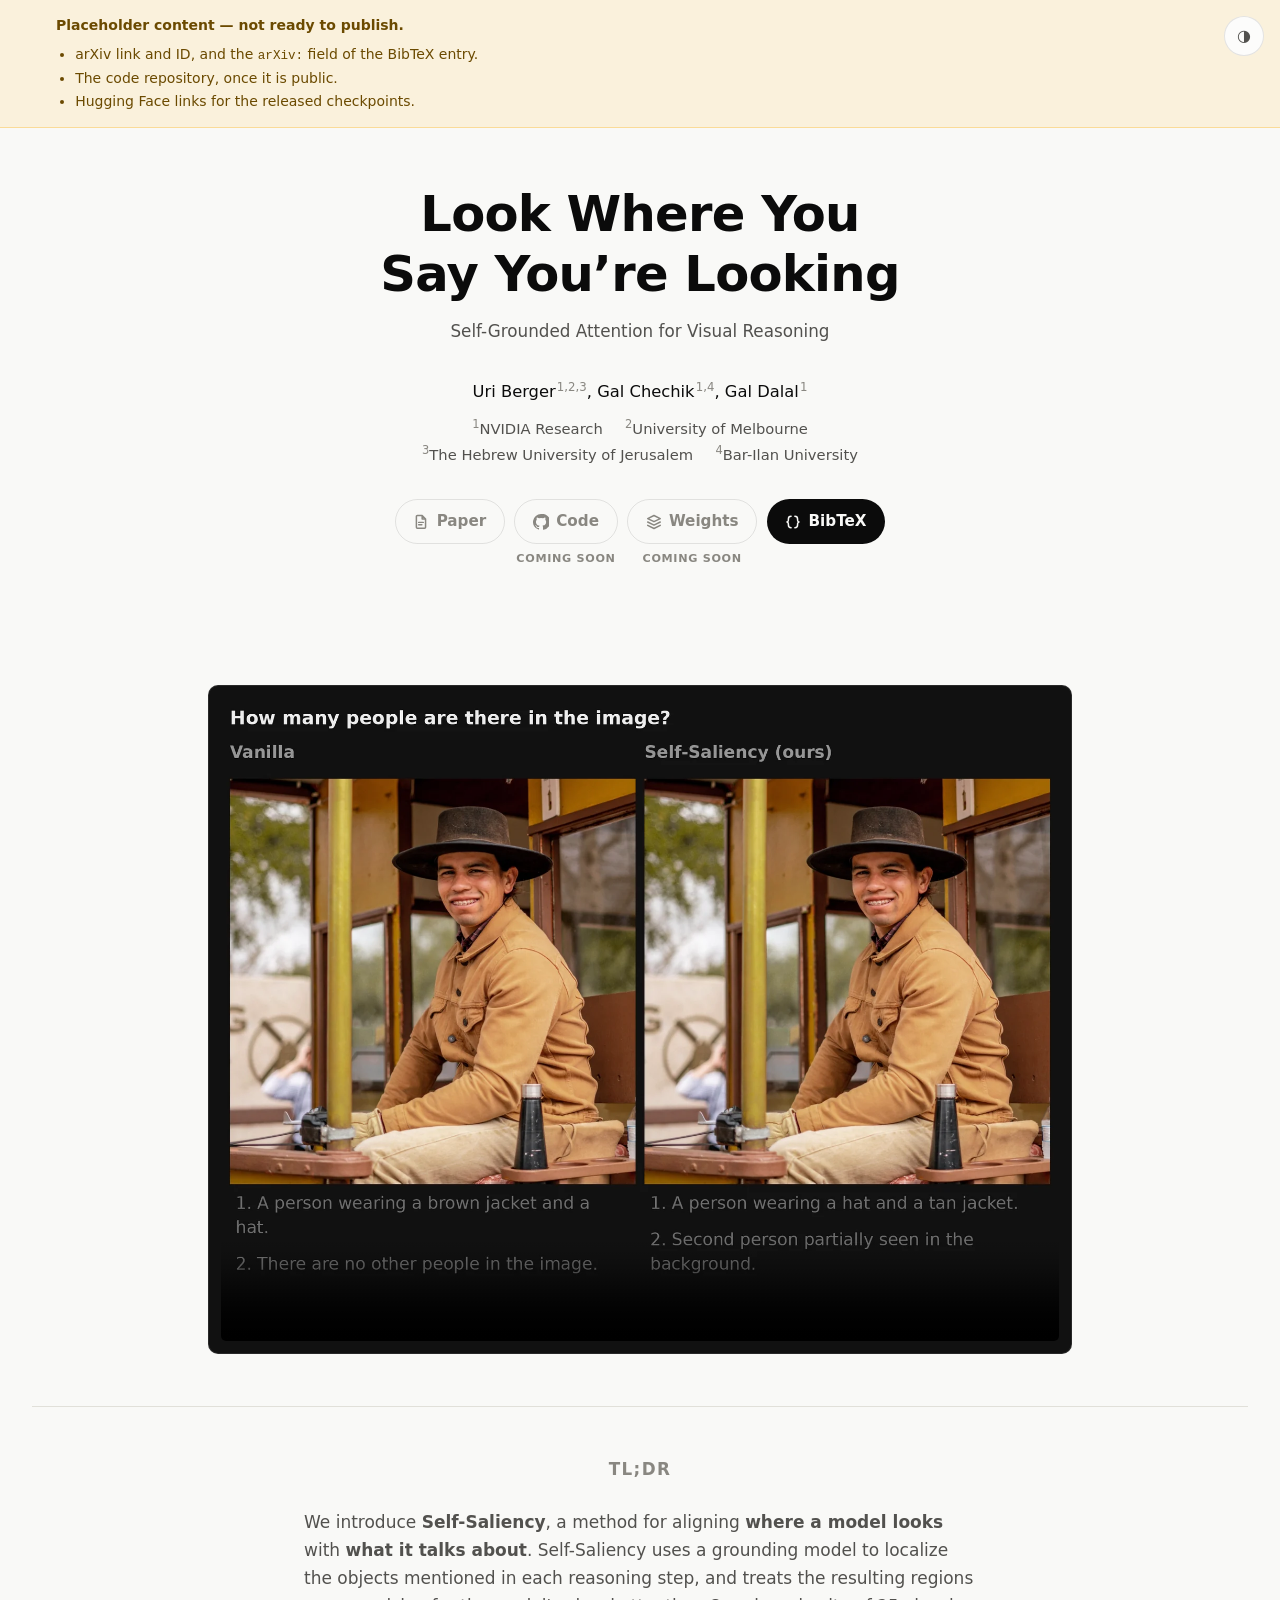
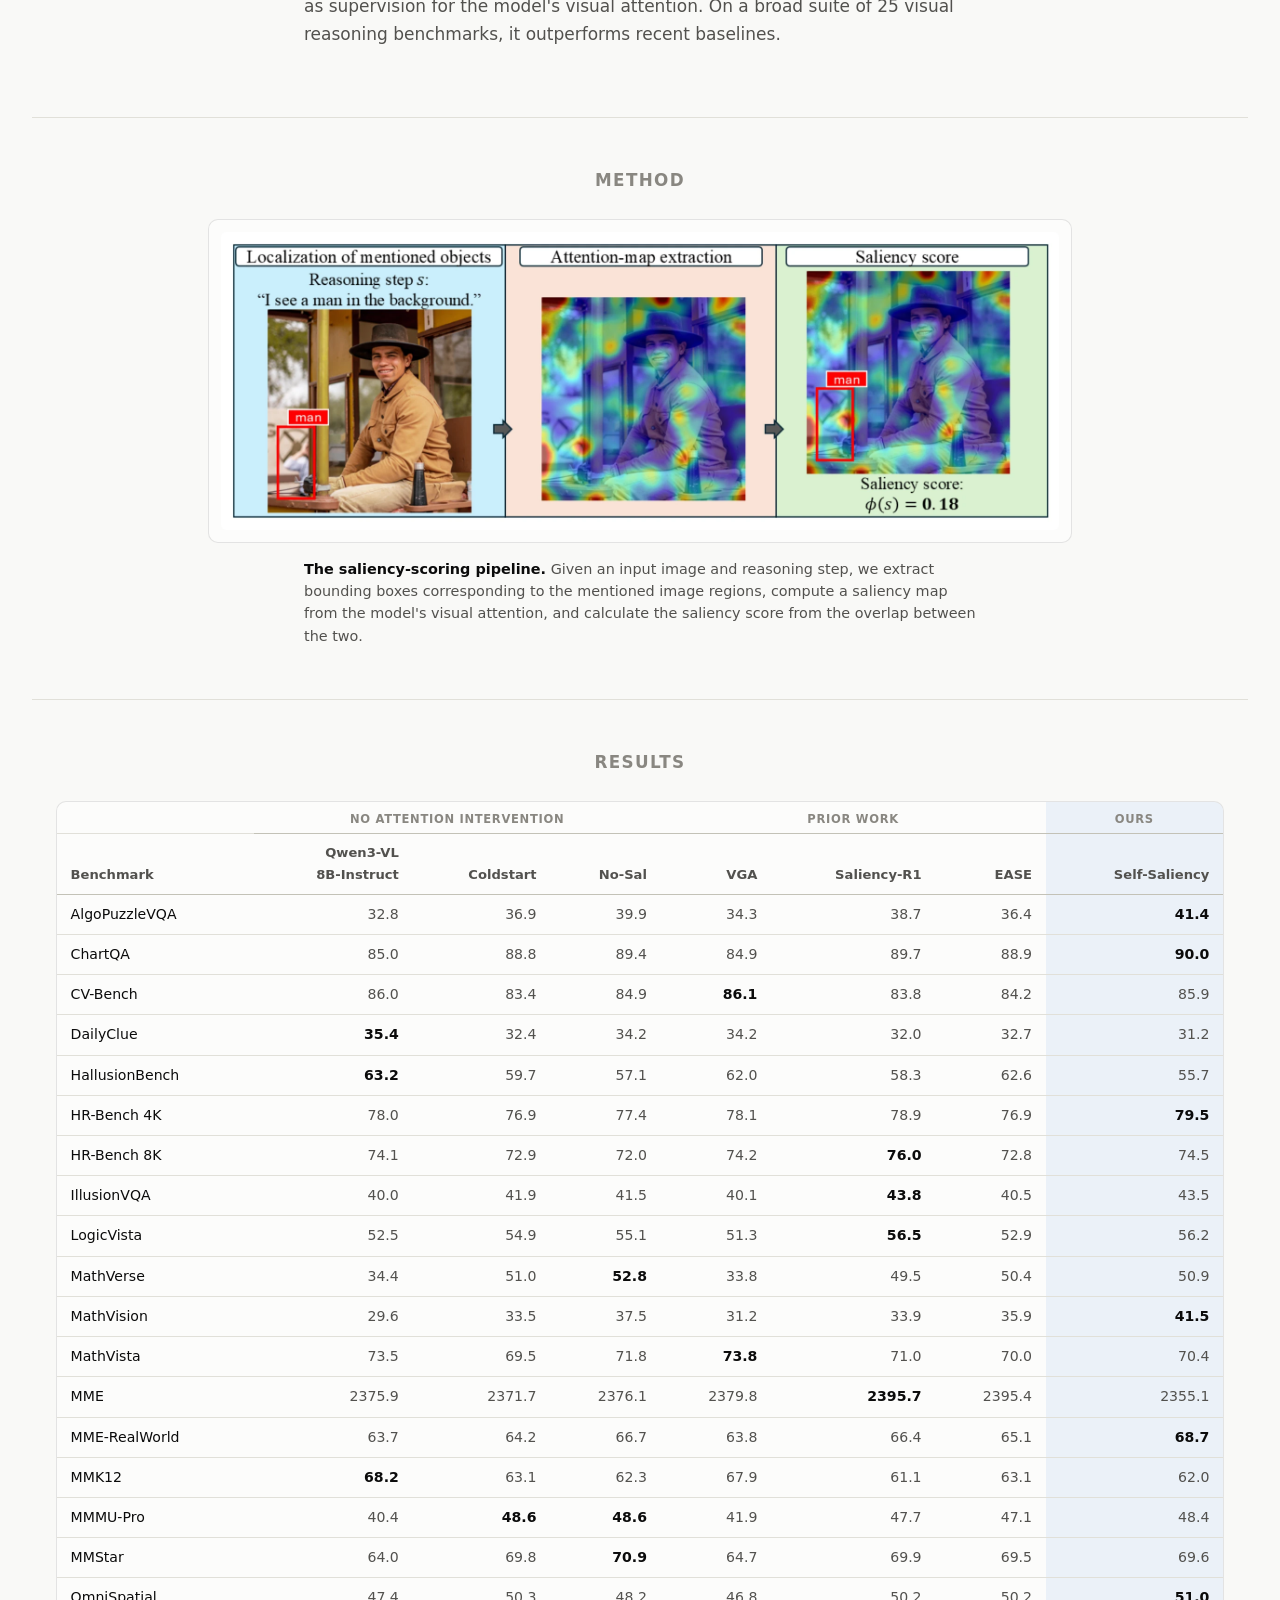
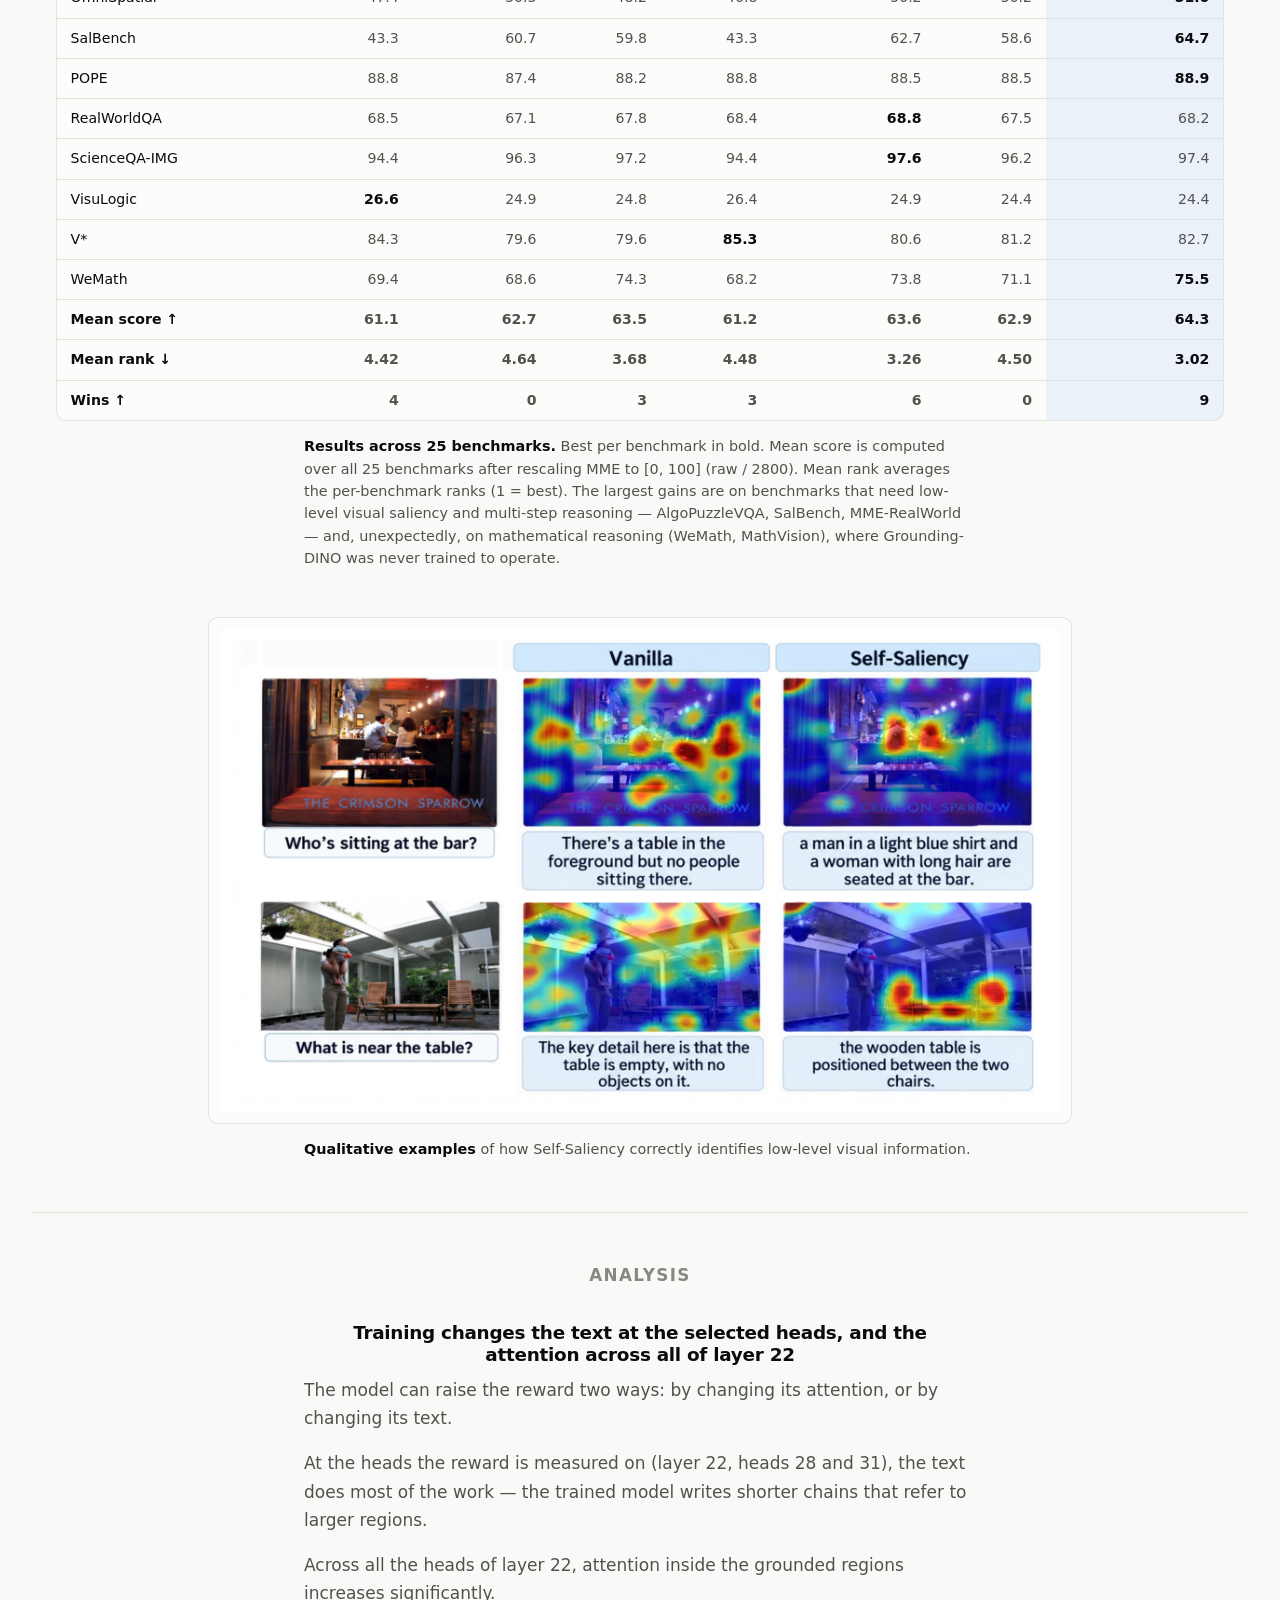
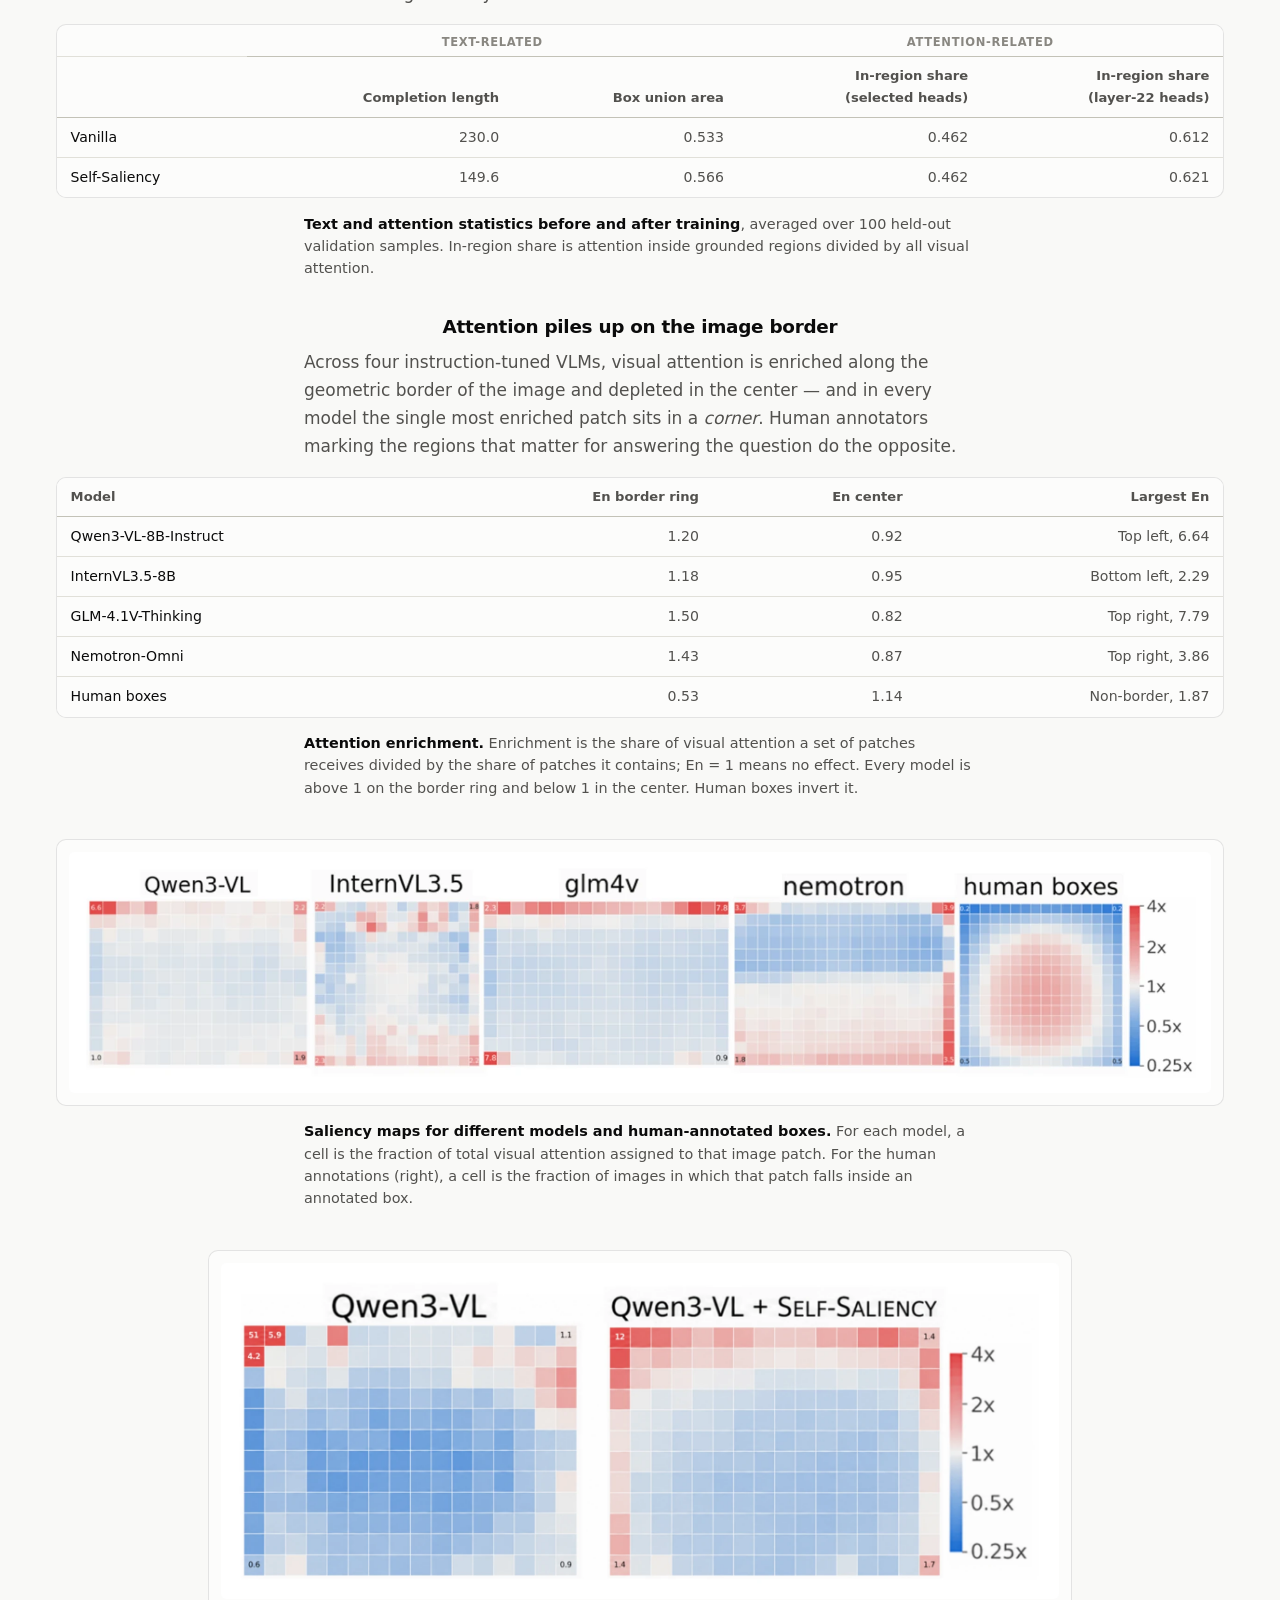
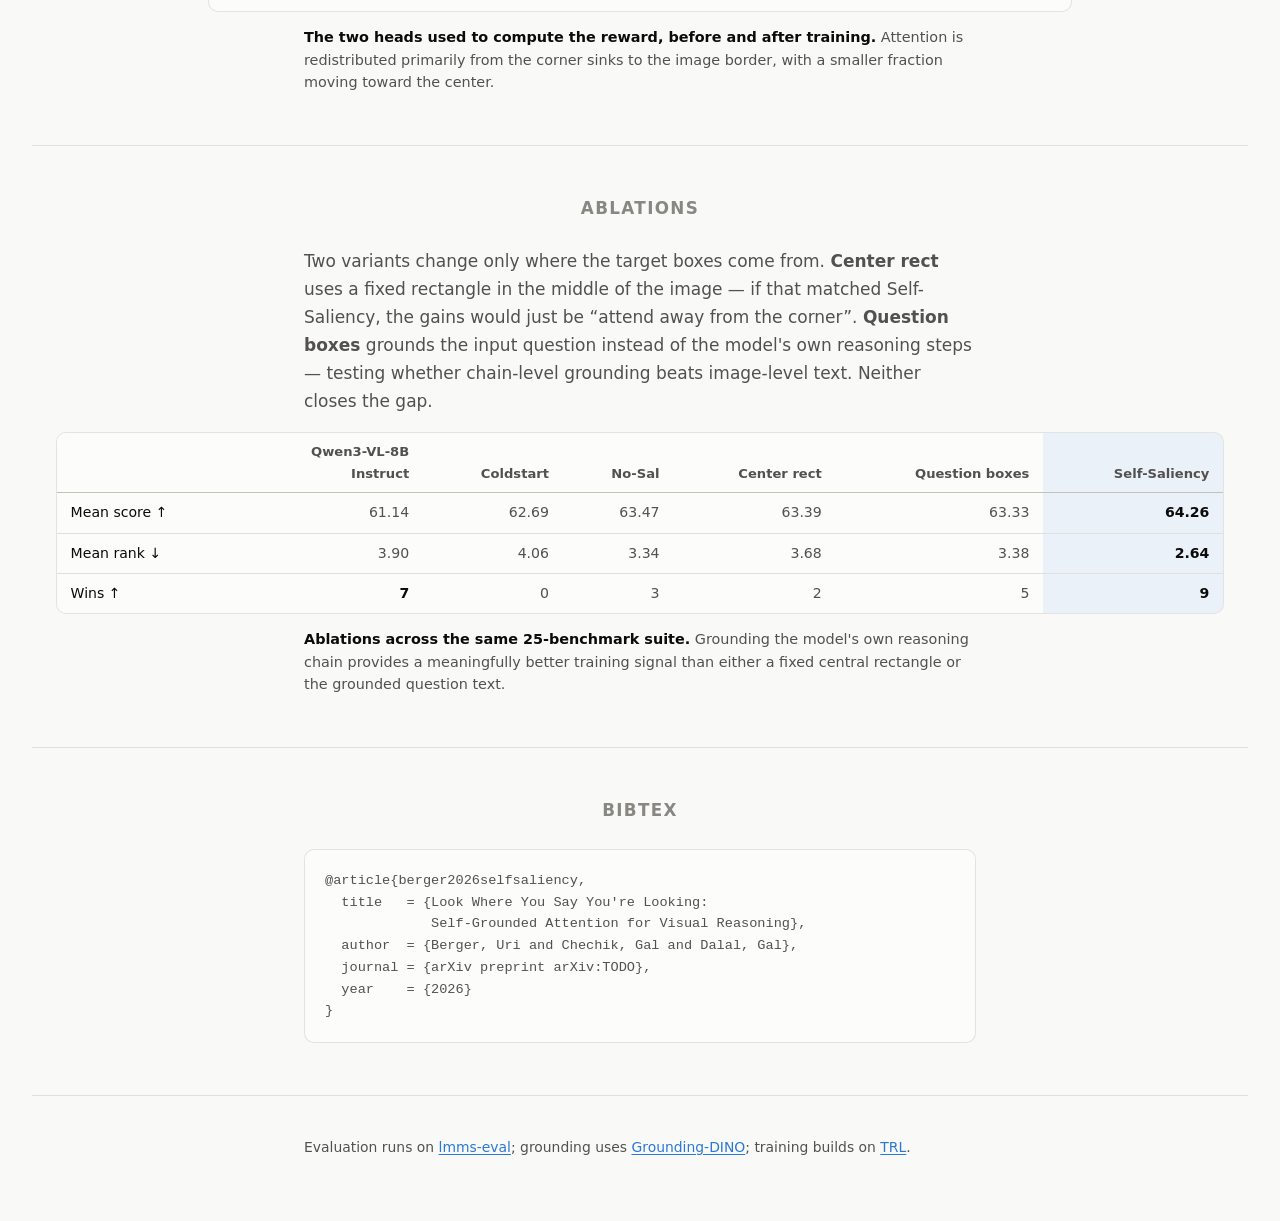
==== index.html @ 47819e26 "tighten the page: new teaser, TL;DR, less prose Content, in the order it reads:  * no venue chip; NV" ====
<!DOCTYPE html>
<html lang="en">
<head>
<meta charset="utf-8">
<meta name="viewport" content="width=device-width, initial-scale=1">

<title>Self-Saliency &mdash; Look Where You Say You're Looking</title>
<meta name="description" content="Self-Saliency post-trains a vision-language model to put its visual attention inside the image regions its own reasoning chain just named. Best mean score, best mean rank and most wins across a 25-benchmark visual-reasoning suite.">

<!-- TODO(publish): confirm this is the final Pages URL before the social card is scraped. -->
<link rel="canonical" href="https://uriberger.github.io/self-saliency/">
<meta property="og:type" content="website">
<meta property="og:title" content="Self-Saliency: Look Where You Say You're Looking">
<meta property="og:description" content="Grounding a VLM's own reasoning chain, and rewarding it for attending to the regions it just described.">
<meta property="og:url" content="https://uriberger.github.io/self-saliency/">
<meta property="og:image" content="https://uriberger.github.io/self-saliency/static/images/og-image.jpg">
<meta name="twitter:card" content="summary_large_image">

<!-- Google Scholar. TODO(publish): add citation_arxiv_id and citation_pdf_url. -->
<meta name="citation_title" content="Look Where You Say You're Looking: Self-Grounded Attention for Visual Reasoning">
<meta name="citation_author" content="Berger, Uri">
<meta name="citation_author" content="Chechik, Gal">
<meta name="citation_author" content="Dalal, Gal">

<link rel="icon" href="data:image/svg+xml,<svg xmlns='http://www.w3.org/2000/svg' viewBox='0 0 32 32'><circle cx='16' cy='16' r='13' fill='none' stroke='%232a78d6' stroke-width='3'/><circle cx='16' cy='16' r='4' fill='%232a78d6'/></svg>">
<link rel="stylesheet" href="static/css/index.css">
</head>

<body>
<a class="skip" href="#main">Skip to content</a>

<!-- ====================================================================
     TODO(publish): delete this entire banner once the placeholders below
     are filled in. Each item is also marked inline with <mark class="todo">.
     ==================================================================== -->
<div class="todo-banner" id="todo-banner">
  <div class="wrap">
    <strong>Placeholder content &mdash; not ready to publish.</strong>
    <ul>
      <li>arXiv link and ID, and the <code>arXiv:</code> field of the BibTeX entry.</li>
      <li>The code repository, once it is public.</li>
      <li>Hugging Face links for the released checkpoints.</li>
    </ul>
  </div>
</div>

<button class="theme-toggle" id="theme-toggle" type="button"
        aria-label="Switch between light and dark theme">&#9681;</button>

<main id="main">

<!-- ================================ hero ================================ -->
<header class="hero wrap">
  <h1>Look Where You Say You&rsquo;re Looking</h1>
  <p class="subtitle">Self-Grounded Attention for Visual Reasoning</p>

  <!-- Homepage/ORCID links can be added by wrapping each name in an <a>. -->
  <p class="authors">
    Uri Berger<sup>1,2,3</sup>,
    Gal Chechik<sup>1,4</sup>,
    Gal Dalal<sup>1</sup>
  </p>
  <p class="affil">
    <span><sup>1</sup>NVIDIA Research</span>
    <span><sup>2</sup>University of Melbourne</span>
    <span><sup>3</sup>The Hebrew University of Jerusalem</span>
    <span><sup>4</sup>Bar-Ilan University</span>
  </p>

  <ul class="links">
    <li><a aria-disabled="true" title="TODO(publish): arXiv link">
      <svg class="ico-stroke" viewBox="0 0 16 16" aria-hidden="true"><path d="M9.2 1.6H4.4a1 1 0 00-1 1v10.8a1 1 0 001 1h7.2a1 1 0 001-1V5zM9.2 1.6V5h3.4M5.7 8.4h4.6M5.7 10.8h3.2"/></svg>
      Paper</a></li>
    <li><a aria-disabled="true" title="TODO(publish): link the repository once it is public">
      <svg class="ico-fill" viewBox="0 0 16 16" aria-hidden="true"><path d="M8 0a8 8 0 00-2.5 15.6c.4.07.55-.17.55-.38v-1.3C3.83 14.3 3.35 13 3.35 13c-.36-.92-.89-1.17-.89-1.17-.73-.5.06-.49.06-.49.8.06 1.23.83 1.23.83.72 1.23 1.88.87 2.34.67.07-.52.28-.87.51-1.07-1.78-.2-3.64-.89-3.64-3.95 0-.87.31-1.59.82-2.15-.08-.2-.36-1.02.08-2.12 0 0 .67-.21 2.2.82a7.6 7.6 0 014 0c1.53-1.03 2.2-.82 2.2-.82.44 1.1.16 1.92.08 2.12.51.56.82 1.28.82 2.15 0 3.07-1.87 3.75-3.65 3.95.29.25.54.73.54 1.48v2.2c0 .21.14.46.55.38A8 8 0 008 0z"/></svg>
      Code</a><span class="soon">Coming soon</span></li>
    <li><a aria-disabled="true" title="TODO(publish): Hugging Face links">
      <svg class="ico-stroke" viewBox="0 0 16 16" aria-hidden="true"><path d="M8 1.5l6.3 3.1L8 7.7 1.7 4.6zM1.7 8l6.3 3.1L14.3 8M1.7 11.4l6.3 3.1 6.3-3.1"/></svg>
      Weights</a><span class="soon">Coming soon</span></li>
    <li><a href="#bibtex">
      <svg class="ico-stroke" viewBox="0 0 16 16" aria-hidden="true"><path d="M6.1 2.2c-2 0-2.7 1.2-2.7 2.7v1.3c0 1-.5 1.5-1.4 1.8.9.3 1.4.8 1.4 1.8v1.3c0 1.5.7 2.7 2.7 2.7M9.9 2.2c2 0 2.7 1.2 2.7 2.7v1.3c0 1 .5 1.5 1.4 1.8-.9.3-1.4.8-1.4 1.8v1.3c0 1.5-.7 2.7-2.7 2.7"/></svg>
      BibTeX</a></li>
  </ul>
</header>

<!-- ============================== teaser ================================ -->
<section class="wrap" aria-label="Teaser">
  <figure class="fig-narrow">
    <div class="fig fig--dark">
      <video id="teaser" playsinline muted loop controls preload="metadata"
             poster="static/images/chain-poster.webp">
        <source src="static/videos/chain.mp4" type="video/mp4">
        Your browser cannot play this video. It shows two counting questions
        answered side by side: the vanilla model's visual attention scatters and
        it miscounts, while Self-Saliency's attention lands on the people its
        reasoning names and it counts correctly.
      </video>
    </div>
  </figure>
</section>

<!-- =============================== tl;dr =============================== -->
<section class="wrap" aria-labelledby="tldr-h">
  <h2 id="tldr-h">TL;DR</h2>
  <div class="prose">
    <p>
      We introduce <b>Self-Saliency</b>, a method for aligning <b>where a model
      looks</b> with <b>what it talks about</b>. Self-Saliency uses a grounding
      model to localize the objects mentioned in each reasoning step, and treats
      the resulting regions as supervision for the model's visual attention. On
      a broad suite of 25 visual reasoning benchmarks, it outperforms recent
      baselines.
    </p>
  </div>
</section>

<!-- =============================== method =============================== -->
<section class="wrap" aria-labelledby="method-h">
  <h2 id="method-h">Method</h2>

  <figure class="fig-narrow">
    <div class="fig">
      <img src="static/images/fig2.webp" width="1800" height="642" loading="lazy"
           alt="Pipeline diagram: an input image and reasoning step feed a grounding model that produces bounding boxes; the model's visual attention produces a saliency map; the two are combined into a saliency score.">
    </div>
    <figcaption>
      <b>The saliency-scoring pipeline.</b> Given an input image and reasoning
      step, we extract bounding boxes corresponding to the mentioned image
      regions, compute a saliency map from the model's visual attention, and
      calculate the saliency score from the overlap between the two.
    </figcaption>
  </figure>
</section>

<!-- =============================== results ============================== -->
<section class="wrap" aria-labelledby="results-h">
  <h2 id="results-h">Results</h2>

  <figure>
    <div class="table-scroll">
      <table>
        <thead>
          <tr class="colgroup">
            <td></td>
            <th colspan="3" scope="colgroup" data-span>No attention intervention</th>
            <th colspan="3" scope="colgroup" data-span>Prior work</th>
            <th class="col-ours" scope="colgroup" data-span>Ours</th>
          </tr>
          <tr>
            <th scope="col">Benchmark</th>
            <th scope="col">Qwen3-VL<br>8B-Instruct</th>
            <th scope="col">Coldstart</th>
            <th scope="col">No-Sal</th>
            <th scope="col">VGA</th>
            <th scope="col">Saliency-R1</th>
            <th scope="col">EASE</th>
            <th scope="col" class="col-ours">Self-Saliency</th>
          </tr>
        </thead>
        <tbody>
          <tr><th scope="row">AlgoPuzzleVQA</th><td>32.8</td><td>36.9</td><td>39.9</td><td>34.3</td><td>38.7</td><td>36.4</td><td class="col-ours best">41.4</td></tr>
          <tr><th scope="row">ChartQA</th><td>85.0</td><td>88.8</td><td>89.4</td><td>84.9</td><td>89.7</td><td>88.9</td><td class="col-ours best">90.0</td></tr>
          <tr><th scope="row">CV-Bench</th><td>86.0</td><td>83.4</td><td>84.9</td><td class="best">86.1</td><td>83.8</td><td>84.2</td><td class="col-ours">85.9</td></tr>
          <tr><th scope="row">DailyClue</th><td class="best">35.4</td><td>32.4</td><td>34.2</td><td>34.2</td><td>32.0</td><td>32.7</td><td class="col-ours">31.2</td></tr>
          <tr><th scope="row">HallusionBench</th><td class="best">63.2</td><td>59.7</td><td>57.1</td><td>62.0</td><td>58.3</td><td>62.6</td><td class="col-ours">55.7</td></tr>
          <tr><th scope="row">HR-Bench 4K</th><td>78.0</td><td>76.9</td><td>77.4</td><td>78.1</td><td>78.9</td><td>76.9</td><td class="col-ours best">79.5</td></tr>
          <tr><th scope="row">HR-Bench 8K</th><td>74.1</td><td>72.9</td><td>72.0</td><td>74.2</td><td class="best">76.0</td><td>72.8</td><td class="col-ours">74.5</td></tr>
          <tr><th scope="row">IllusionVQA</th><td>40.0</td><td>41.9</td><td>41.5</td><td>40.1</td><td class="best">43.8</td><td>40.5</td><td class="col-ours">43.5</td></tr>
          <tr><th scope="row">LogicVista</th><td>52.5</td><td>54.9</td><td>55.1</td><td>51.3</td><td class="best">56.5</td><td>52.9</td><td class="col-ours">56.2</td></tr>
          <tr><th scope="row">MathVerse</th><td>34.4</td><td>51.0</td><td class="best">52.8</td><td>33.8</td><td>49.5</td><td>50.4</td><td class="col-ours">50.9</td></tr>
          <tr><th scope="row">MathVision</th><td>29.6</td><td>33.5</td><td>37.5</td><td>31.2</td><td>33.9</td><td>35.9</td><td class="col-ours best">41.5</td></tr>
          <tr><th scope="row">MathVista</th><td>73.5</td><td>69.5</td><td>71.8</td><td class="best">73.8</td><td>71.0</td><td>70.0</td><td class="col-ours">70.4</td></tr>
          <tr><th scope="row">MME</th><td>2375.9</td><td>2371.7</td><td>2376.1</td><td>2379.8</td><td class="best">2395.7</td><td>2395.4</td><td class="col-ours">2355.1</td></tr>
          <tr><th scope="row">MME-RealWorld</th><td>63.7</td><td>64.2</td><td>66.7</td><td>63.8</td><td>66.4</td><td>65.1</td><td class="col-ours best">68.7</td></tr>
          <tr><th scope="row">MMK12</th><td class="best">68.2</td><td>63.1</td><td>62.3</td><td>67.9</td><td>61.1</td><td>63.1</td><td class="col-ours">62.0</td></tr>
          <tr><th scope="row">MMMU-Pro</th><td>40.4</td><td class="best">48.6</td><td class="best">48.6</td><td>41.9</td><td>47.7</td><td>47.1</td><td class="col-ours">48.4</td></tr>
          <tr><th scope="row">MMStar</th><td>64.0</td><td>69.8</td><td class="best">70.9</td><td>64.7</td><td>69.9</td><td>69.5</td><td class="col-ours">69.6</td></tr>
          <tr><th scope="row">OmniSpatial</th><td>47.4</td><td>50.3</td><td>48.2</td><td>46.8</td><td>50.2</td><td>50.2</td><td class="col-ours best">51.0</td></tr>
          <tr><th scope="row">SalBench</th><td>43.3</td><td>60.7</td><td>59.8</td><td>43.3</td><td>62.7</td><td>58.6</td><td class="col-ours best">64.7</td></tr>
          <tr><th scope="row">POPE</th><td>88.8</td><td>87.4</td><td>88.2</td><td>88.8</td><td>88.5</td><td>88.5</td><td class="col-ours best">88.9</td></tr>
          <tr><th scope="row">RealWorldQA</th><td>68.5</td><td>67.1</td><td>67.8</td><td>68.4</td><td class="best">68.8</td><td>67.5</td><td class="col-ours">68.2</td></tr>
          <tr><th scope="row">ScienceQA-IMG</th><td>94.4</td><td>96.3</td><td>97.2</td><td>94.4</td><td class="best">97.6</td><td>96.2</td><td class="col-ours">97.4</td></tr>
          <tr><th scope="row">VisuLogic</th><td class="best">26.6</td><td>24.9</td><td>24.8</td><td>26.4</td><td>24.9</td><td>24.4</td><td class="col-ours">24.4</td></tr>
          <tr><th scope="row">V*</th><td>84.3</td><td>79.6</td><td>79.6</td><td class="best">85.3</td><td>80.6</td><td>81.2</td><td class="col-ours">82.7</td></tr>
          <tr><th scope="row">WeMath</th><td>69.4</td><td>68.6</td><td>74.3</td><td>68.2</td><td>73.8</td><td>71.1</td><td class="col-ours best">75.5</td></tr>

          <tr class="summary"><th scope="row">Mean score &uarr;</th><td>61.1</td><td>62.7</td><td>63.5</td><td>61.2</td><td>63.6</td><td>62.9</td><td class="col-ours best">64.3</td></tr>
          <tr class="summary"><th scope="row">Mean rank &darr;</th><td>4.42</td><td>4.64</td><td>3.68</td><td>4.48</td><td>3.26</td><td>4.50</td><td class="col-ours best">3.02</td></tr>
          <tr class="summary"><th scope="row">Wins &uarr;</th><td>4</td><td>0</td><td>3</td><td>3</td><td>6</td><td>0</td><td class="col-ours best">9</td></tr>
        </tbody>
      </table>
    </div>
    <figcaption>
      <b>Results across 25 benchmarks.</b> Best per benchmark in bold. Mean
      score is computed over all 25 benchmarks after rescaling MME to [0,&nbsp;100]
      (raw&nbsp;/&nbsp;2800). Mean rank averages the per-benchmark ranks
      (1&nbsp;=&nbsp;best). The largest gains are on benchmarks that need
      low-level visual saliency and multi-step reasoning &mdash; AlgoPuzzleVQA,
      SalBench, MME-RealWorld &mdash; and, unexpectedly, on mathematical
      reasoning (WeMath, MathVision), where Grounding-DINO was never trained to
      operate.
    </figcaption>
  </figure>

  <figure class="fig-narrow spaced-lg">
    <div class="fig">
      <img src="static/images/fig3.webp" width="1800" height="1032" loading="lazy"
           alt="Qualitative examples in which Self-Saliency attends to and correctly reads small, low-level visual details.">
    </div>
    <figcaption>
      <b>Qualitative examples</b> of how Self-Saliency correctly identifies
      low-level visual information.
    </figcaption>
  </figure>
</section>

<!-- ============================== analysis ============================== -->
<section class="wrap" aria-labelledby="analysis-h">
  <h2 id="analysis-h">Analysis</h2>

  <h3 class="prose subhead">
    Training changes the text at the selected heads, and the attention across
    all of layer 22
  </h3>
  <div class="prose">
    <p>
      The model can raise the reward two ways: by changing its attention, or by
      changing its text.
    </p>
    <p>
      At the heads the reward is measured on (layer 22, heads 28 and 31), the
      text does most of the work &mdash; the trained model writes shorter chains
      that refer to larger regions.
    </p>
    <p>
      Across all the heads of layer 22, attention inside the grounded regions
      increases significantly.
    </p>
  </div>

  <figure>
    <div class="table-scroll">
      <table>
        <thead>
          <tr class="colgroup">
            <td></td>
            <th colspan="2" scope="colgroup" data-span>Text-related</th>
            <th colspan="2" scope="colgroup" data-span>Attention-related</th>
          </tr>
          <tr>
            <th scope="col"></th>
            <th scope="col">Completion length</th>
            <th scope="col">Box union area</th>
            <th scope="col">In-region share<br>(selected heads)</th>
            <th scope="col">In-region share<br>(layer-22 heads)</th>
          </tr>
        </thead>
        <tbody>
          <tr><th scope="row">Vanilla</th><td>230.0</td><td>0.533</td><td>0.462</td><td>0.612</td></tr>
          <tr><th scope="row">Self-Saliency</th><td>149.6</td><td>0.566</td><td>0.462</td><td>0.621</td></tr>
        </tbody>
      </table>
    </div>
    <figcaption>
      <b>Text and attention statistics before and after training</b>, averaged
      over 100 held-out validation samples. In-region share is attention inside
      grounded regions divided by all visual attention.
    </figcaption>
  </figure>

  <h3 class="prose subhead">Attention piles up on the image border</h3>
  <div class="prose">
    <p>
      Across four instruction-tuned VLMs, visual attention is enriched along the
      geometric border of the image and depleted in the center &mdash; and in
      every model the single most enriched patch sits in a <em>corner</em>.
      Human annotators marking the regions that matter for answering the
      question do the opposite.
    </p>
  </div>

  <figure>
    <div class="table-scroll">
      <table>
        <thead>
          <tr>
            <th scope="col">Model</th>
            <th scope="col">En border ring</th>
            <th scope="col">En center</th>
            <th scope="col">Largest En</th>
          </tr>
        </thead>
        <tbody>
          <tr><th scope="row">Qwen3-VL-8B-Instruct</th><td>1.20</td><td>0.92</td><td>Top left, 6.64</td></tr>
          <tr><th scope="row">InternVL3.5-8B</th><td>1.18</td><td>0.95</td><td>Bottom left, 2.29</td></tr>
          <tr><th scope="row">GLM-4.1V-Thinking</th><td>1.50</td><td>0.82</td><td>Top right, 7.79</td></tr>
          <tr><th scope="row">Nemotron-Omni</th><td>1.43</td><td>0.87</td><td>Top right, 3.86</td></tr>
          <tr><th scope="row">Human boxes</th><td>0.53</td><td>1.14</td><td>Non-border, 1.87</td></tr>
        </tbody>
      </table>
    </div>
    <figcaption>
      <b>Attention enrichment.</b> Enrichment is the share of visual attention a
      set of patches receives divided by the share of patches it contains;
      En&nbsp;=&nbsp;1 means no effect. Every model is above 1 on the border ring
      and below 1 in the center. Human boxes invert it.
    </figcaption>
  </figure>

  <figure class="spaced">
    <div class="fig">
      <img src="static/images/fig4.webp" width="1800" height="380" loading="lazy"
           alt="Five patch-grid heatmaps. The four model maps light up along the image border with a bright corner; the human-annotation map is brightest in the middle.">
    </div>
    <figcaption>
      <b>Saliency maps for different models and human-annotated boxes.</b> For
      each model, a cell is the fraction of total visual attention assigned to
      that image patch. For the human annotations (right), a cell is the
      fraction of images in which that patch falls inside an annotated box.
    </figcaption>
  </figure>

  <figure class="fig-narrow spaced">
    <div class="fig">
      <img src="static/images/fig5.webp" width="1800" height="722" loading="lazy"
           alt="Two patch-grid heatmaps of the two heads used to compute the reward, before and after training. The bright top-left corner is much weaker after training and the mass is spread along the border and toward the center.">
    </div>
    <figcaption>
      <b>The two heads used to compute the reward, before and after
      training.</b> Attention is redistributed primarily from the corner sinks
      to the image border, with a smaller fraction moving toward the center.
    </figcaption>
  </figure>
</section>

<!-- ============================= ablations ============================== -->
<section class="wrap" aria-labelledby="ablation-h">
  <h2 id="ablation-h">Ablations</h2>

  <div class="prose">
    <p>
      Two variants change only where the target boxes come from.
      <b>Center rect</b> uses a fixed rectangle in the middle of the image
      &mdash; if that matched Self-Saliency, the gains would just be
      &ldquo;attend away from the corner&rdquo;.
      <b>Question boxes</b> grounds the input question instead of the model's
      own reasoning steps &mdash; testing whether chain-level grounding beats
      image-level text. Neither closes the gap.
    </p>
  </div>

  <figure>
    <div class="table-scroll">
      <table>
        <thead>
          <tr>
            <th scope="col"></th>
            <th scope="col">Qwen3-VL-8B<br>Instruct</th>
            <th scope="col">Coldstart</th>
            <th scope="col">No-Sal</th>
            <th scope="col">Center rect</th>
            <th scope="col">Question boxes</th>
            <th scope="col" class="col-ours">Self-Saliency</th>
          </tr>
        </thead>
        <tbody>
          <tr><th scope="row">Mean score &uarr;</th><td>61.14</td><td>62.69</td><td>63.47</td><td>63.39</td><td>63.33</td><td class="col-ours best">64.26</td></tr>
          <tr><th scope="row">Mean rank &darr;</th><td>3.90</td><td>4.06</td><td>3.34</td><td>3.68</td><td>3.38</td><td class="col-ours best">2.64</td></tr>
          <tr><th scope="row">Wins &uarr;</th><td class="best">7</td><td>0</td><td>3</td><td>2</td><td>5</td><td class="col-ours best">9</td></tr>
        </tbody>
      </table>
    </div>
    <figcaption>
      <b>Ablations across the same 25-benchmark suite.</b> Grounding the model's
      own reasoning chain provides a meaningfully better training signal than
      either a fixed central rectangle or the grounded question text.
    </figcaption>
  </figure>
</section>

<!-- ============================== bibtex =============================== -->
<section class="wrap" id="bibtex" aria-labelledby="bibtex-h">
  <h2 id="bibtex-h">BibTeX</h2>
  <div class="prose">
<!-- TODO(publish): fill in the arXiv ID once the preprint is posted. -->
<pre><code>@article{berger2026selfsaliency,
  title   = {Look Where You Say You're Looking:
             Self-Grounded Attention for Visual Reasoning},
  author  = {Berger, Uri and Chechik, Gal and Dalal, Gal},
  journal = {arXiv preprint arXiv:TODO},
  year    = {2026}
}</code></pre>
  </div>
</section>

</main>

<footer class="wrap">
  <div class="prose">
    <p>
      Evaluation runs on <a href="https://github.com/EvolvingLMMs-Lab/lmms-eval">lmms-eval</a>;
      grounding uses <a href="https://github.com/IDEA-Research/GroundingDINO">Grounding-DINO</a>;
      training builds on <a href="https://github.com/huggingface/trl">TRL</a>.
    </p>
  </div>
</footer>

<script src="static/js/index.js"></script>
</body>
</html>
---- static/css/index.css ----
/* Self-Saliency project page
   Design tokens follow the validated reference palette: chart/page surfaces,
   ink roles and the slot-1 blue accent, with dark mode stepped for the dark
   surface rather than flipped. */

:root {
  color-scheme: light;

  --plane:        #f9f9f7;
  --surface:      #fcfcfb;
  --ink:          #0b0b0b;
  --ink-2:        #52514e;
  --ink-muted:    #898781;
  --rule:         #e1e0d9;
  --baseline:     #c3c2b7;
  --border:       rgba(11, 11, 11, 0.10);
  --accent:       #2a78d6;
  --accent-wash:  rgba(42, 120, 214, 0.08);
  --warn:         #fab219;
  --warn-ink:     #6b4a00;
  --warn-wash:    rgba(250, 178, 25, 0.12);

  --measure: 42rem;      /* prose column */
  --wide:    76rem;      /* figures and tables */

  --sans: system-ui, -apple-system, "Segoe UI", sans-serif;
  --mono: ui-monospace, SFMono-Regular, Menlo, Consolas, monospace;
}

@media (prefers-color-scheme: dark) {
  :root:where(:not([data-theme="light"])) {
    color-scheme: dark;
    --plane:       #0d0d0d;
    --surface:     #1a1a19;
    --ink:         #ffffff;
    --ink-2:       #c3c2b7;
    --ink-muted:   #898781;
    --rule:        #2c2c2a;
    --baseline:    #383835;
    --border:      rgba(255, 255, 255, 0.10);
    --accent:      #3987e5;
    --accent-wash: rgba(57, 135, 229, 0.14);
    --warn-ink:    #fab219;
    --warn-wash:   rgba(250, 178, 25, 0.10);
  }
}

:root[data-theme="dark"] {
  color-scheme: dark;
  --plane:       #0d0d0d;
  --surface:     #1a1a19;
  --ink:         #ffffff;
  --ink-2:       #c3c2b7;
  --ink-muted:   #898781;
  --rule:        #2c2c2a;
  --baseline:    #383835;
  --border:      rgba(255, 255, 255, 0.10);
  --accent:      #3987e5;
  --accent-wash: rgba(57, 135, 229, 0.14);
  --warn-ink:    #fab219;
  --warn-wash:   rgba(250, 178, 25, 0.10);
}

*, *::before, *::after { box-sizing: border-box; }

html { scroll-behavior: smooth; }
@media (prefers-reduced-motion: reduce) {
  html { scroll-behavior: auto; }
}

body {
  margin: 0;
  background: var(--plane);
  color: var(--ink);
  font-family: var(--sans);
  font-size: 17px;
  line-height: 1.65;
  -webkit-font-smoothing: antialiased;
  text-rendering: optimizeLegibility;
}

.skip {
  position: absolute; left: -9999px;
  background: var(--surface); color: var(--ink);
  padding: 0.6rem 1rem; border-radius: 6px; z-index: 100;
}
.skip:focus { left: 1rem; top: 1rem; }

a { color: var(--accent); text-underline-offset: 2px; }
a:hover { text-decoration-thickness: 2px; }

:focus-visible {
  outline: 2px solid var(--accent);
  outline-offset: 2px;
  border-radius: 4px;
}

/* ---------- layout ---------- */

.wrap  { max-width: var(--wide);    margin-inline: auto; padding-inline: 1.5rem; }
.prose { max-width: var(--measure); margin-inline: auto; }
.prose p { color: var(--ink-2); }
.prose p:first-child { margin-top: 0; }

section { padding-block: 3.25rem; }
section + section { border-top: 1px solid var(--rule); }

h1, h2, h3 { line-height: 1.22; letter-spacing: -0.015em; margin: 0; }

h2 {
  font-size: 1.05rem; font-weight: 650;
  text-transform: uppercase; letter-spacing: 0.08em;
  color: var(--ink-muted);
  margin-bottom: 1.75rem;
  text-align: center;
}

h3 {
  font-size: 1.15rem; font-weight: 640;
  margin: 2.25rem 0 0.6rem;
}

/* ---------- theme toggle ---------- */

.theme-toggle {
  position: fixed; top: 1rem; right: 1rem; z-index: 50;
  width: 2.5rem; height: 2.5rem;
  display: grid; place-items: center;
  background: var(--surface);
  border: 1px solid var(--border);
  border-radius: 50%;
  color: var(--ink-2);
  cursor: pointer;
  font-size: 1rem; line-height: 1;
}
.theme-toggle:hover { color: var(--ink); border-color: var(--baseline); }

/* ---------- placeholder banner (delete before publishing) ---------- */

.todo-banner {
  background: var(--warn-wash);
  border-bottom: 1px solid rgba(250, 178, 25, 0.35);
  color: var(--warn-ink);
  font-size: 0.875rem;
  padding: 0.85rem 1.5rem;
}
.todo-banner strong { font-weight: 660; }
.todo-banner ul { margin: 0.4rem 0 0; padding-left: 1.2rem; }
.todo-banner code { font-family: var(--mono); font-size: 0.9em; }

mark.todo {
  background: var(--warn-wash);
  color: inherit;
  border-bottom: 1.5px dashed rgba(250, 178, 25, 0.8);
  padding: 0 0.15em;
  border-radius: 2px;
}

/* ---------- hero ---------- */

.hero { padding-block: 3.5rem 2.5rem; text-align: center; }

.hero h1 {
  font-size: clamp(1.9rem, 1.2rem + 2.6vw, 3.1rem);
  font-weight: 700;
  max-width: 20ch;
  margin-inline: auto;
  text-wrap: balance;
}

.hero .subtitle {
  margin: 0.85rem auto 0;
  max-width: 46ch;
  color: var(--ink-2);
  font-size: 1.05rem;
  text-wrap: balance;
}

.authors {
  margin: 2rem auto 0;
  max-width: 52ch;
  font-size: 1.02rem;
  color: var(--ink);
}
.authors a { color: inherit; text-decoration-color: var(--baseline); }
.authors sup { color: var(--ink-muted); font-size: 0.72em; padding-left: 0.1em; }

.affil {
  margin: 0.55rem auto 0;
  max-width: 60ch;
  font-size: 0.92rem;
  color: var(--ink-2);
}
/* each affiliation is atomic: lines break between them, never inside a name */
.affil span { display: inline-block; white-space: nowrap; margin: 0 0.55rem; }
.affil sup { color: var(--ink-muted); font-size: 0.78em; }

/* link buttons */

.links {
  display: flex; flex-wrap: wrap; justify-content: center; align-items: flex-start;
  gap: 0.6rem;
  margin-top: 2rem;
  padding: 0;
  list-style: none;
}
.links li { display: flex; flex-direction: column; align-items: center; gap: 0.35rem; }

.soon {
  font-size: 0.7rem; font-weight: 650;
  letter-spacing: 0.06em; text-transform: uppercase;
  color: var(--ink-muted);
}
.links a {
  display: inline-flex; align-items: center; gap: 0.45rem;
  background: var(--ink);
  color: var(--plane);
  text-decoration: none;
  font-size: 0.95rem; font-weight: 550;
  padding: 0.55rem 1.1rem;
  border-radius: 999px;
  border: 1px solid transparent;
}
.links a:hover { opacity: 0.85; }
.links a[aria-disabled="true"] {
  background: transparent;
  color: var(--ink-muted);
  border-color: var(--border);
  cursor: not-allowed;
}
.links svg { width: 1.05em; height: 1.05em; flex: none; }
.links svg.ico-fill { fill: currentColor; }
.links svg.ico-stroke {
  fill: none; stroke: currentColor;
  stroke-width: 1.5; stroke-linecap: round; stroke-linejoin: round;
}

/* ---------- figures ---------- */

figure { margin: 0; }

.fig {
  margin-top: 0.5rem;
  background: var(--surface);
  border: 1px solid var(--border);
  border-radius: 10px;
  padding: 0.75rem;
}
.fig img, .fig video {
  display: block; width: 100%; height: auto;
  border-radius: 5px;
}
/* the teaser is rendered on its own near-black canvas; match it so the video
   does not sit in a lighter box */
.fig--dark { background: #111111; border-color: rgba(255, 255, 255, 0.10); }

figcaption {
  max-width: var(--measure);
  margin: 0.9rem auto 0;
  font-size: 0.9rem;
  line-height: 1.55;
  color: var(--ink-2);
}
figcaption b { color: var(--ink); font-weight: 620; }

.fig-narrow { max-width: 54rem; margin-inline: auto; }

/* spacing utilities, so figures that follow a figure get room */
.spaced    { margin-top: 2.5rem; }
.spaced-lg { margin-top: 3rem; }

/* a centred sub-heading inside a section */
.subhead { text-align: center; }

/* ---------- tables ---------- */

.table-scroll {
  overflow-x: auto;
  border: 1px solid var(--border);
  border-radius: 10px;
  background: var(--surface);
}

table {
  border-collapse: collapse;
  width: 100%;
  font-size: 0.88rem;
  font-variant-numeric: tabular-nums;
}

th, td {
  padding: 0.5rem 0.85rem;
  text-align: right;
  white-space: nowrap;
  border-bottom: 1px solid var(--rule);
}

/* losing cells recede, so the winner carries both weight and ink contrast */
tbody td { color: var(--ink-2); }

thead th {
  position: sticky; top: 0;
  background: var(--surface);
  color: var(--ink-2);
  font-weight: 600;
  font-size: 0.82rem;
  vertical-align: bottom;
  border-bottom: 1px solid var(--baseline);
}

/* the leading header sits over the left-aligned row labels */
thead tr:not(.colgroup) th:first-child { text-align: left; }

th[scope="row"] {
  position: sticky; left: 0;
  background: var(--surface);
  text-align: left;
  font-weight: 500;
  color: var(--ink);
}

tbody tr:last-child th, tbody tr:last-child td { border-bottom: none; }

/* the group header row above the method columns */
.colgroup th {
  text-align: center;
  font-size: 0.72rem; font-weight: 640;
  letter-spacing: 0.06em; text-transform: uppercase;
  color: var(--ink-muted);
  border-bottom: 1px solid var(--rule);
  padding-bottom: 0.3rem;
}
.colgroup th[data-span] { border-bottom: 1px solid var(--baseline); }

/* the winner carries weight AND ink contrast: losing cells sit at secondary ink,
   so the bold reads at a glance without recruiting a hue, which would collide
   with the "Ours" column wash */
td.best { font-weight: 800; color: var(--ink); }

.col-ours { background: var(--accent-wash); }
thead th.col-ours { background: var(--accent-wash); }

tr.summary th[scope="row"], tr.summary td { border-top: 1px solid var(--baseline); }
tr.summary td, tr.summary th[scope="row"] { font-weight: 620; }
tr.summary:first-of-type td { padding-top: 0.6rem; }

/* ---------- bibtex ---------- */

pre {
  background: var(--surface);
  border: 1px solid var(--border);
  border-radius: 10px;
  padding: 1.25rem;
  overflow-x: auto;
  font-family: var(--mono);
  font-size: 0.85rem;
  line-height: 1.6;
  color: var(--ink-2);
  margin: 0;
}

/* ---------- footer ---------- */

footer {
  border-top: 1px solid var(--rule);
  padding-block: 2.5rem 3.5rem;
  font-size: 0.87rem;
  color: var(--ink-muted);
}
footer p { margin: 0.4rem 0; }

@media (max-width: 40rem) {
  body { font-size: 16px; }
  section { padding-block: 2.5rem; }
  th, td { padding: 0.45rem 0.6rem; }
}
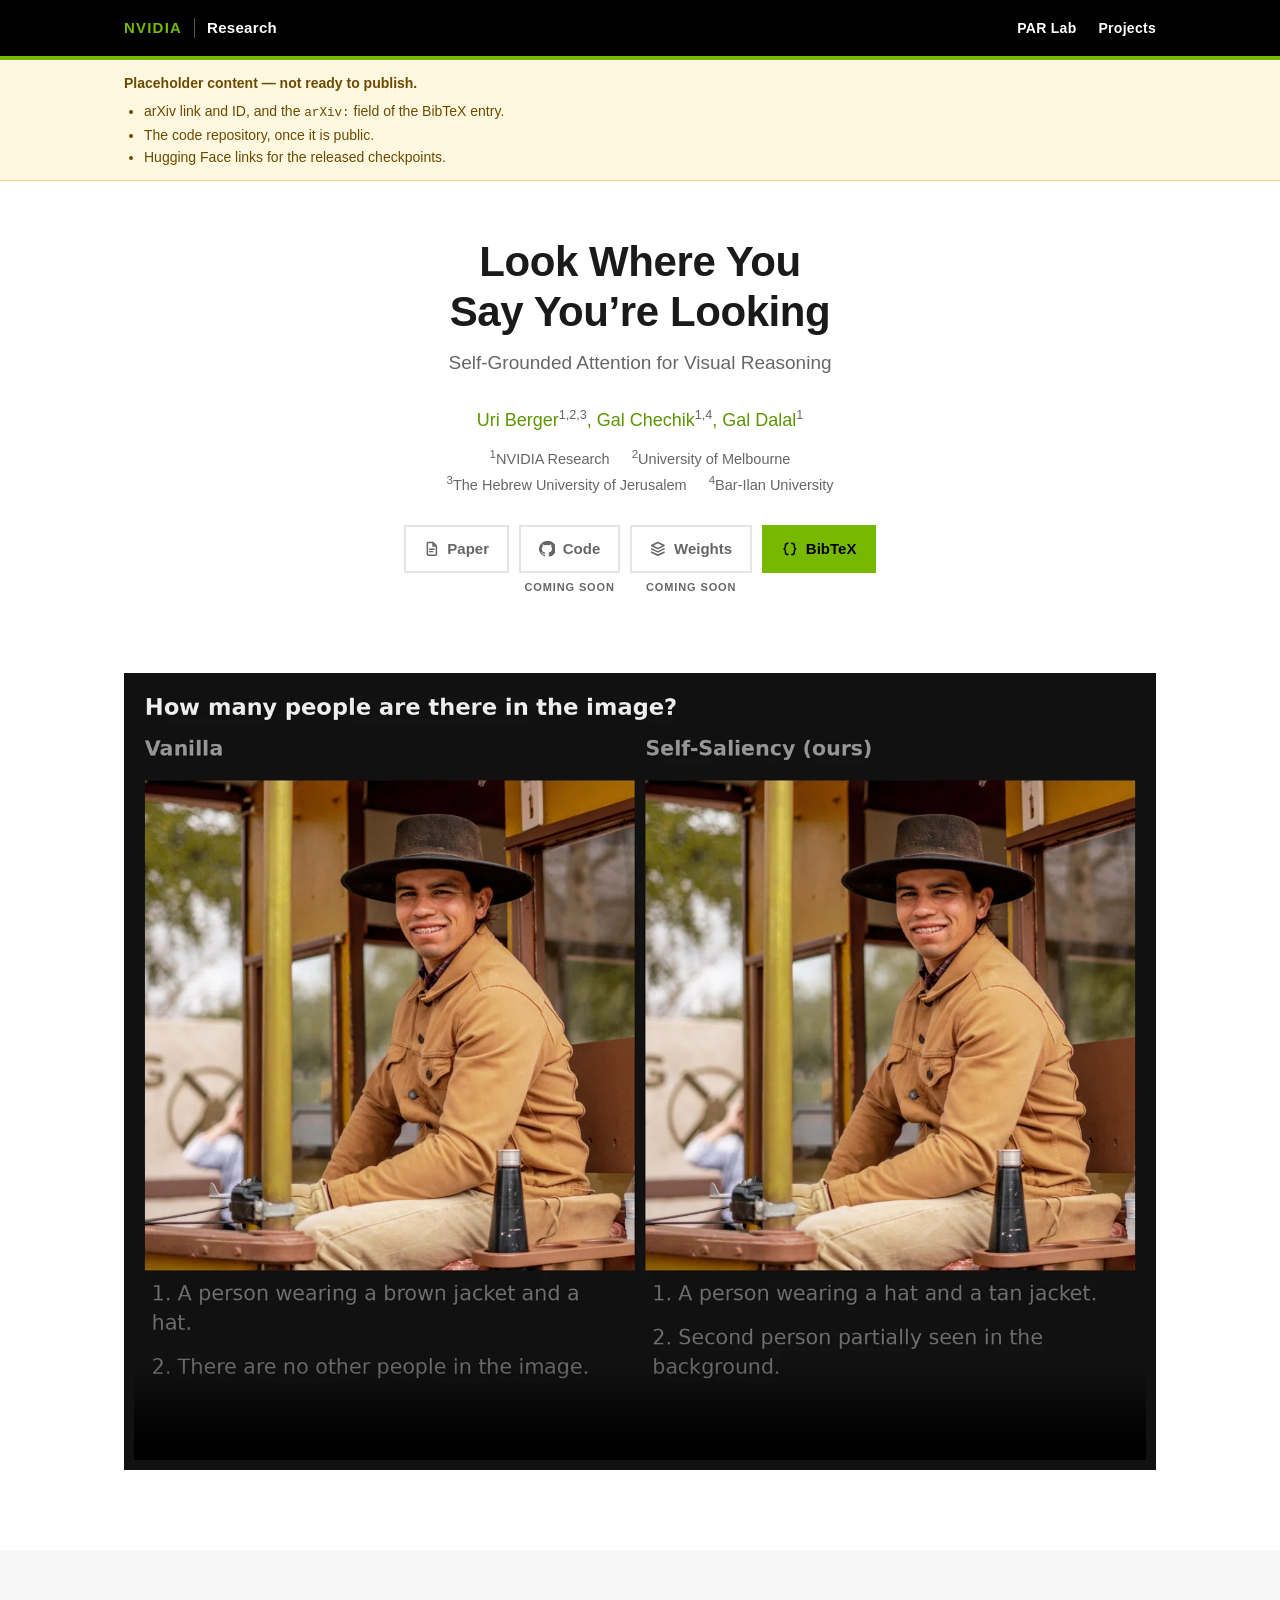
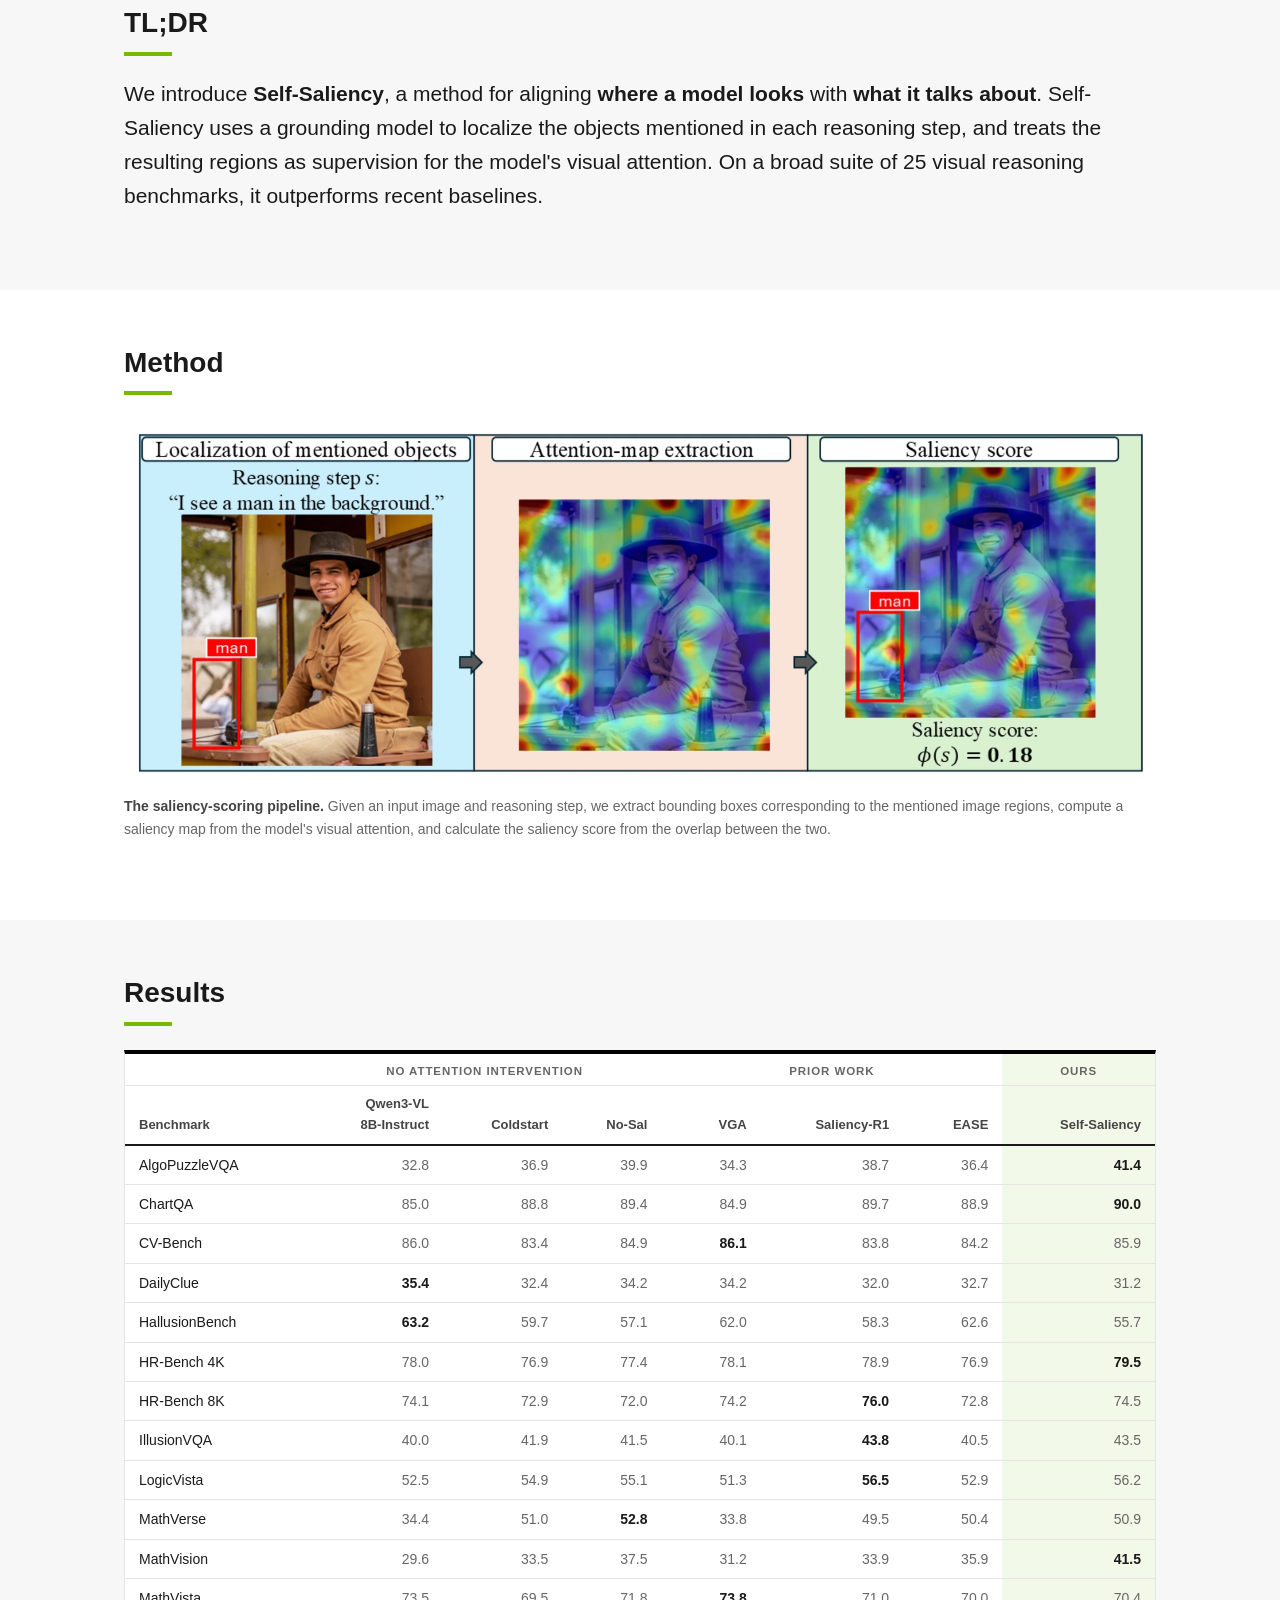
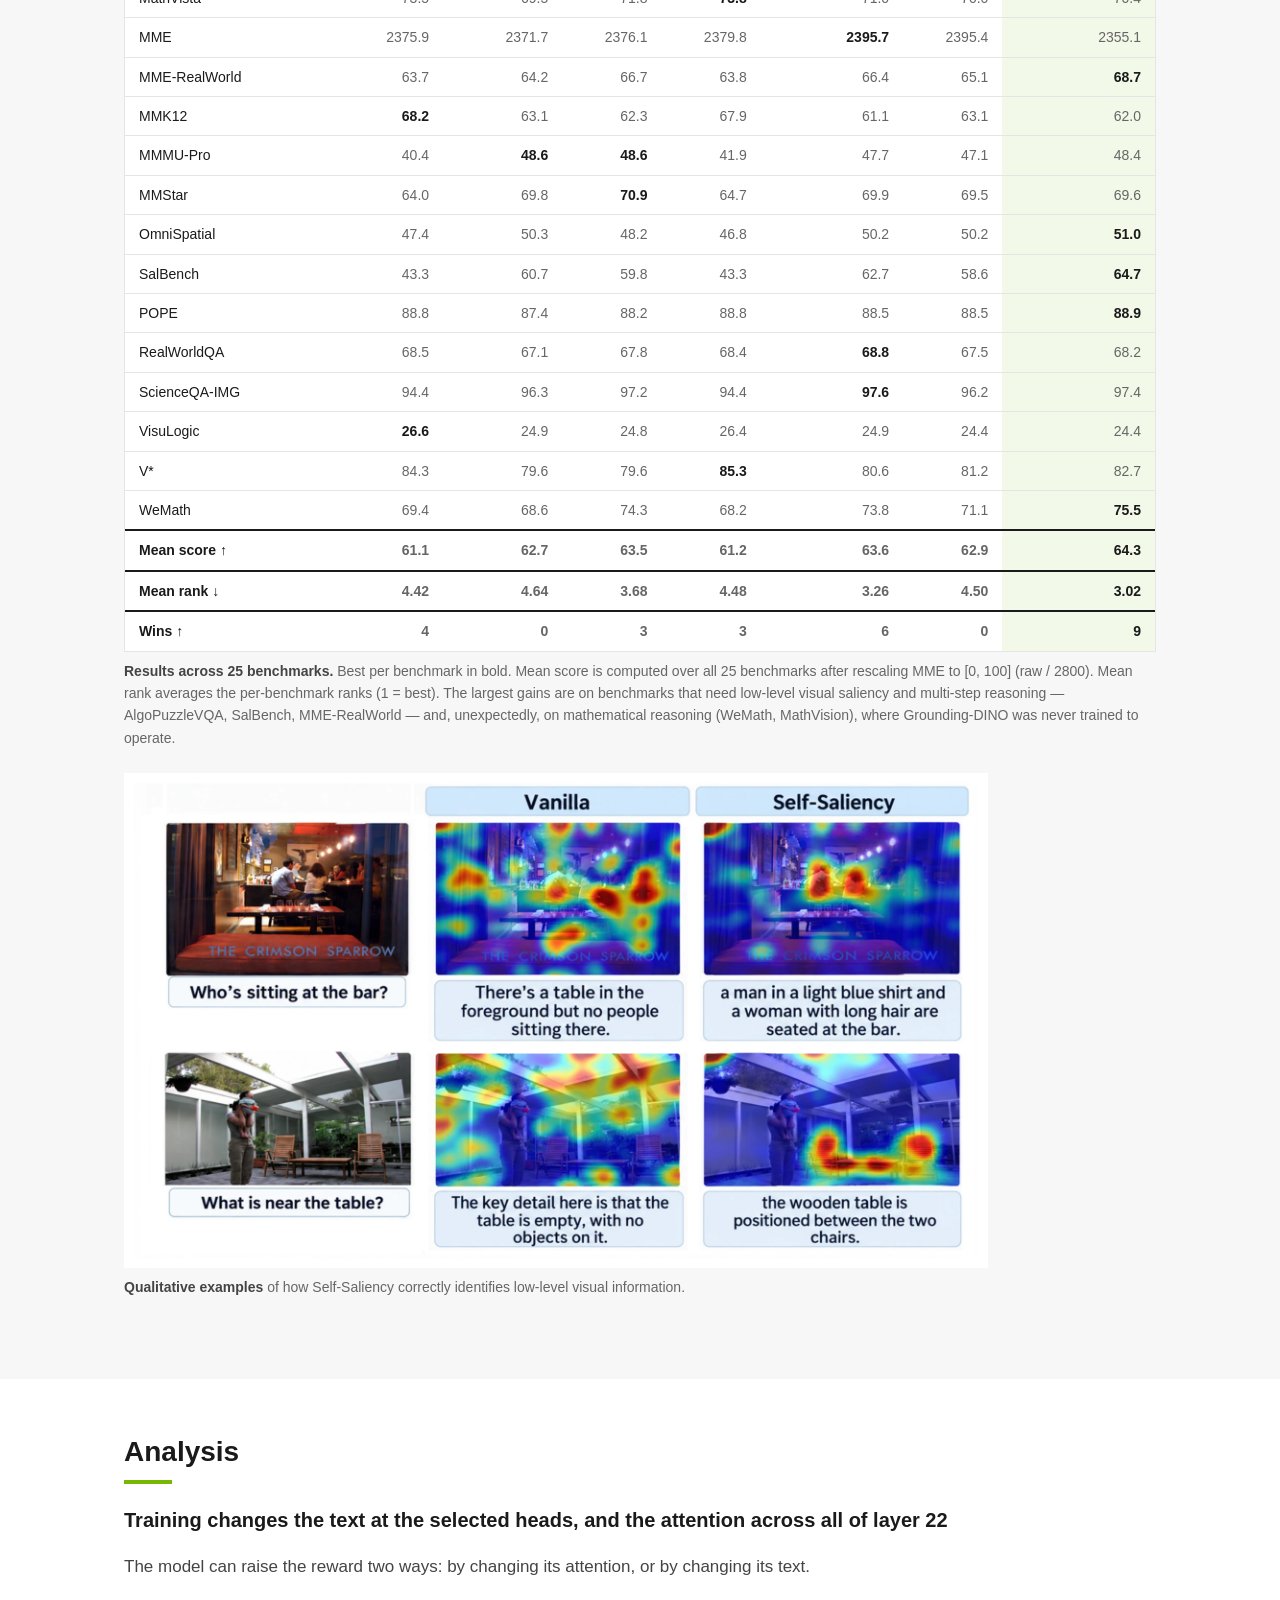
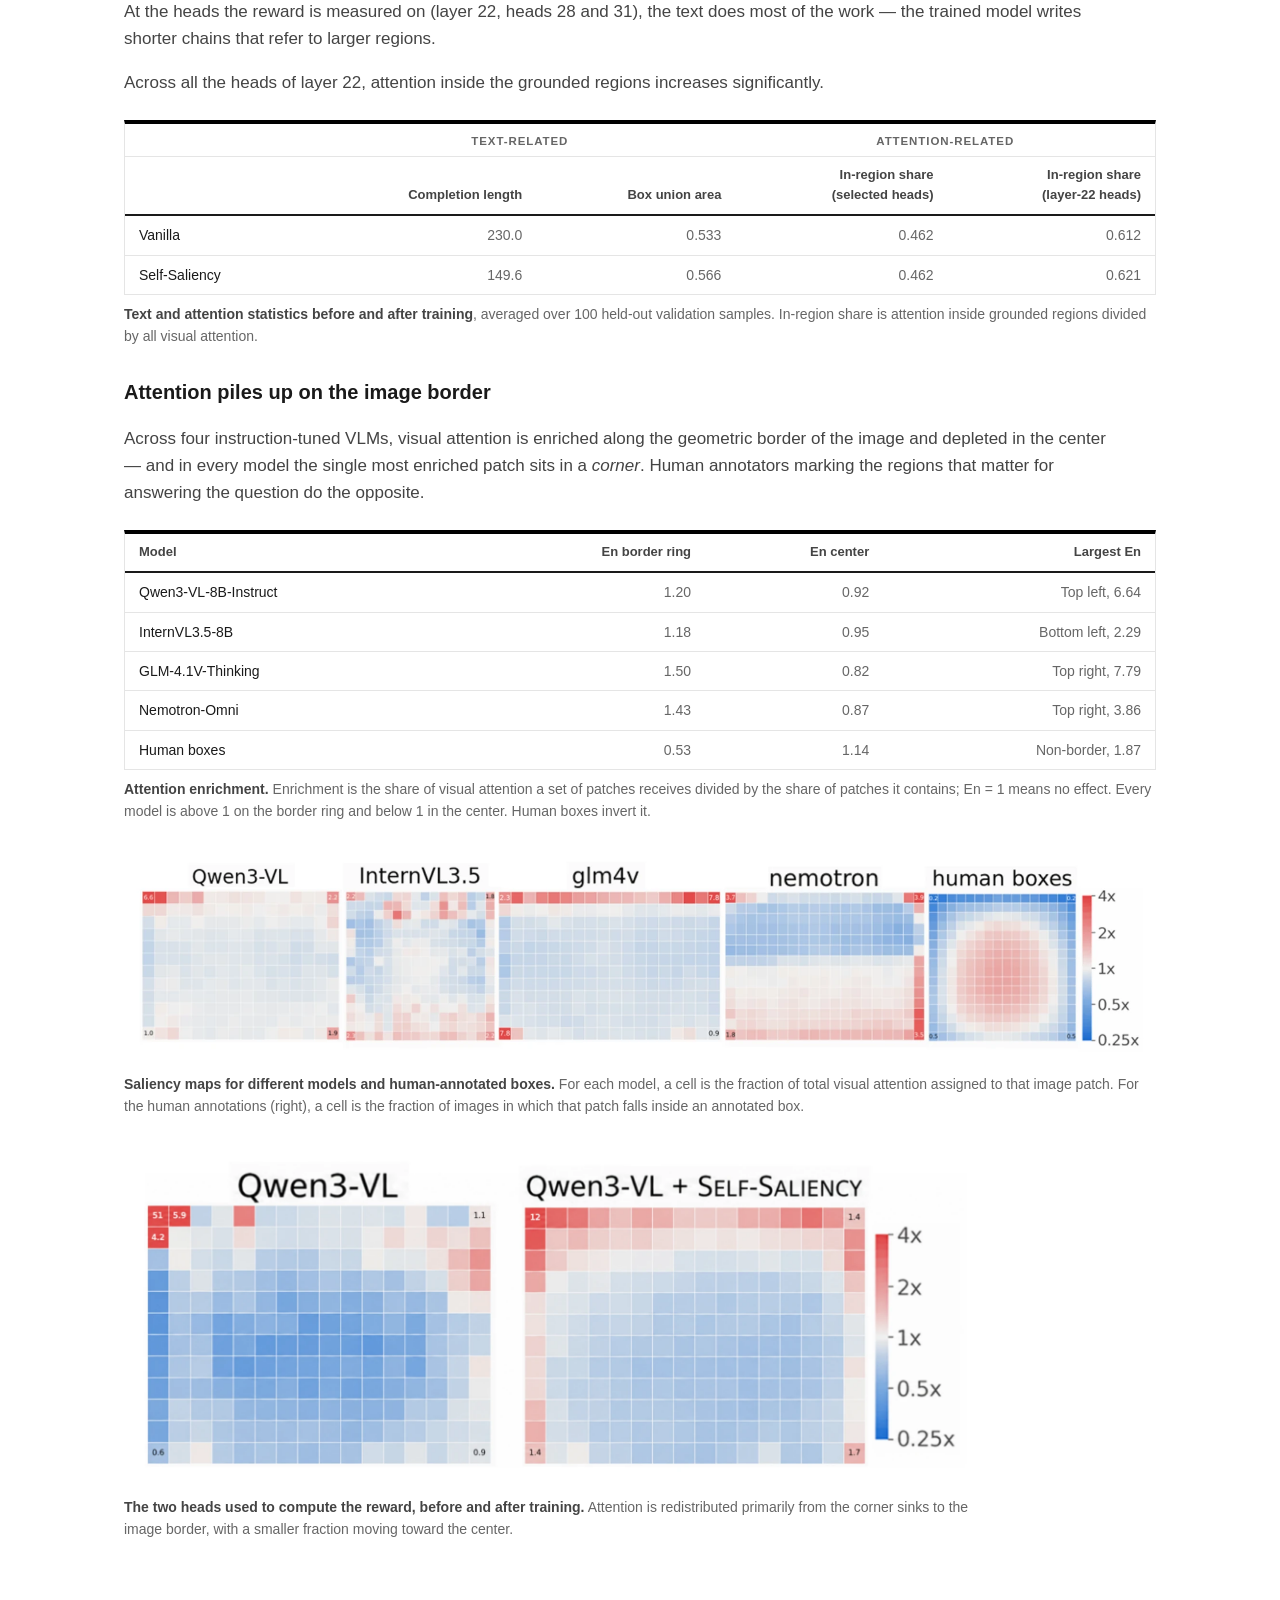
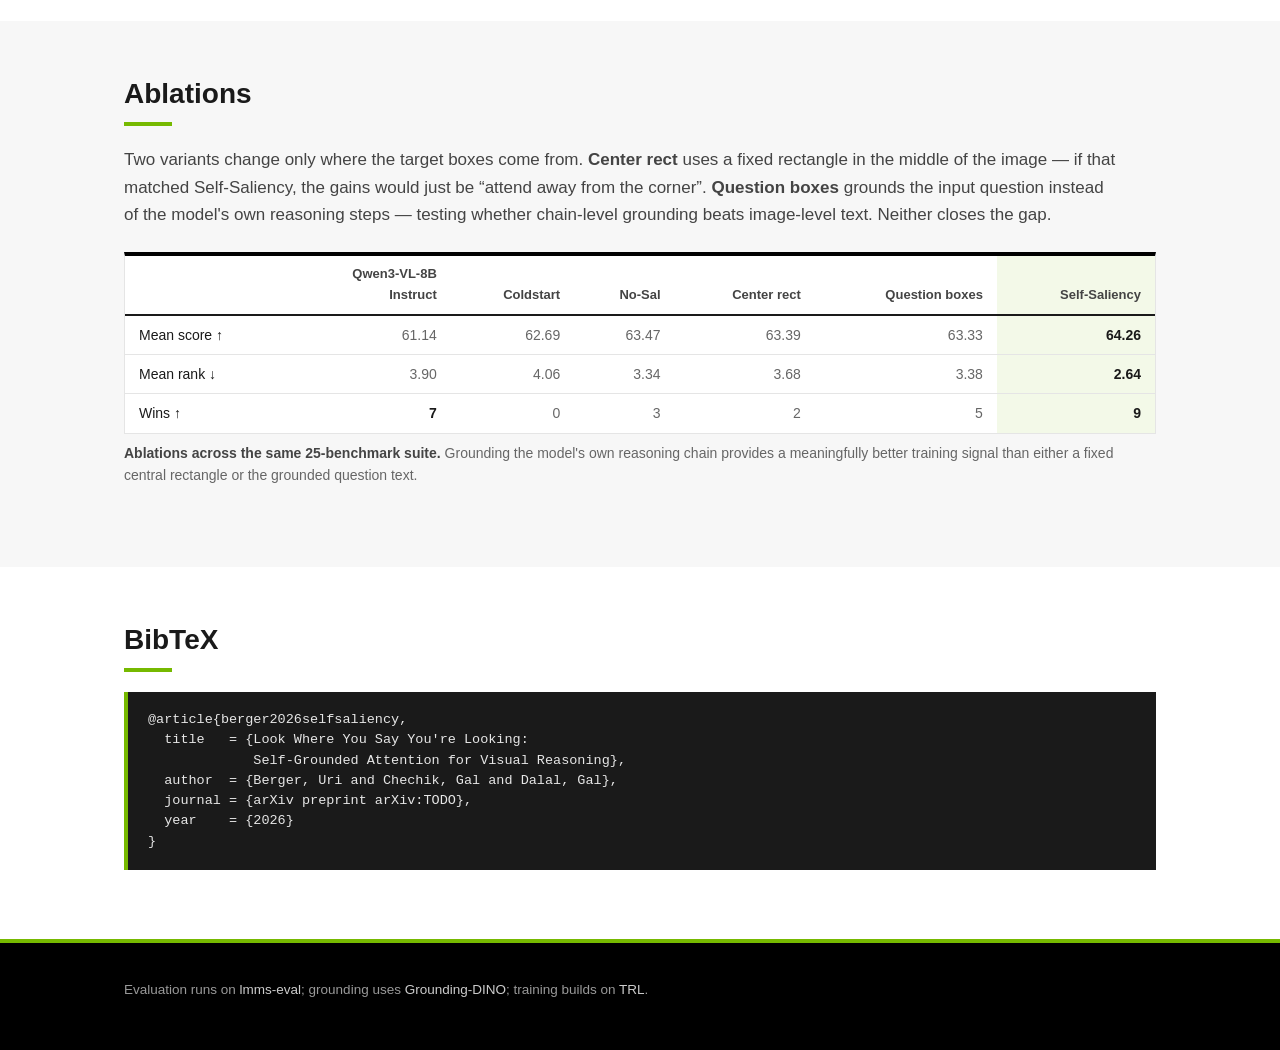
==== commit ec939a73: "restyle on the NVIDIA Research project template Follows research.nvidia.com/labs/par/projects/plamo/" ====
--- a/index.html
+++ b/index.html
@@ -22,19 +22,32 @@
 <meta name="citation_author" content="Chechik, Gal">
 <meta name="citation_author" content="Dalal, Gal">
 
-<link rel="icon" href="data:image/svg+xml,<svg xmlns='http://www.w3.org/2000/svg' viewBox='0 0 32 32'><circle cx='16' cy='16' r='13' fill='none' stroke='%232a78d6' stroke-width='3'/><circle cx='16' cy='16' r='4' fill='%232a78d6'/></svg>">
+<link rel="icon" href="data:image/svg+xml,<svg xmlns='http://www.w3.org/2000/svg' viewBox='0 0 32 32'><circle cx='16' cy='16' r='13' fill='none' stroke='%2376b900' stroke-width='3'/><circle cx='16' cy='16' r='4' fill='%2376b900'/></svg>">
+<link rel="stylesheet" href="static/css/nvidia-project.css">
 <link rel="stylesheet" href="static/css/index.css">
 </head>
 
-<body>
+<body class="nv">
 <a class="skip" href="#main">Skip to content</a>
 
+<header class="nv-topbar">
+  <div class="nv-container">
+    <a class="nv-brand" href="https://research.nvidia.com/">
+      <span class="nv-brand-mark">NVIDIA</span><span class="nv-brand-sep"></span><span>Research</span>
+    </a>
+    <nav class="nv-topnav" aria-label="NVIDIA Research">
+      <a href="https://research.nvidia.com/labs/par/">PAR Lab</a>
+      <a href="https://research.nvidia.com/labs/par/projects/">Projects</a>
+    </nav>
+  </div>
+</header>
+
 <!-- ====================================================================
-     TODO(publish): delete this entire banner once the placeholders below
-     are filled in. Each item is also marked inline with <mark class="todo">.
+     TODO(publish): delete this entire banner once the items below are done.
+     Each is also marked inline with a TODO(publish) comment.
      ==================================================================== -->
 <div class="todo-banner" id="todo-banner">
-  <div class="wrap">
+  <div class="nv-container">
     <strong>Placeholder content &mdash; not ready to publish.</strong>
     <ul>
       <li>arXiv link and ID, and the <code>arXiv:</code> field of the BibTeX entry.</li>
@@ -44,49 +57,47 @@
   </div>
 </div>
 
-<button class="theme-toggle" id="theme-toggle" type="button"
-        aria-label="Switch between light and dark theme">&#9681;</button>
-
 <main id="main">
 
 <!-- ================================ hero ================================ -->
-<header class="hero wrap">
+<div class="nv-container nv-paper-head">
   <h1>Look Where You Say You&rsquo;re Looking</h1>
-  <p class="subtitle">Self-Grounded Attention for Visual Reasoning</p>
-
-  <!-- Homepage/ORCID links can be added by wrapping each name in an <a>. -->
-  <p class="authors">
+  <p class="nv-subtitle">Self-Grounded Attention for Visual Reasoning</p>
+
+  <!-- TODO(publish): Uri Berger has no research.nvidia.com/person page (404);
+       wrap the name in an <a> once there is a homepage to point at. -->
+  <p class="nv-authors">
     Uri Berger<sup>1,2,3</sup>,
-    Gal Chechik<sup>1,4</sup>,
-    Gal Dalal<sup>1</sup>
+    <a href="https://research.nvidia.com/person/gal-chechik">Gal Chechik</a><sup>1,4</sup>,
+    <a href="https://research.nvidia.com/person/gal-dalal">Gal Dalal</a><sup>1</sup>
   </p>
-  <p class="affil">
+  <p class="nv-affil">
     <span><sup>1</sup>NVIDIA Research</span>
     <span><sup>2</sup>University of Melbourne</span>
     <span><sup>3</sup>The Hebrew University of Jerusalem</span>
     <span><sup>4</sup>Bar-Ilan University</span>
   </p>
 
-  <ul class="links">
-    <li><a aria-disabled="true" title="TODO(publish): arXiv link">
+  <ul class="nv-buttons">
+    <li><a class="nv-btn" aria-disabled="true" title="TODO(publish): arXiv link">
       <svg class="ico-stroke" viewBox="0 0 16 16" aria-hidden="true"><path d="M9.2 1.6H4.4a1 1 0 00-1 1v10.8a1 1 0 001 1h7.2a1 1 0 001-1V5zM9.2 1.6V5h3.4M5.7 8.4h4.6M5.7 10.8h3.2"/></svg>
       Paper</a></li>
-    <li><a aria-disabled="true" title="TODO(publish): link the repository once it is public">
+    <li><a class="nv-btn" aria-disabled="true" title="TODO(publish): link the repository once it is public">
       <svg class="ico-fill" viewBox="0 0 16 16" aria-hidden="true"><path d="M8 0a8 8 0 00-2.5 15.6c.4.07.55-.17.55-.38v-1.3C3.83 14.3 3.35 13 3.35 13c-.36-.92-.89-1.17-.89-1.17-.73-.5.06-.49.06-.49.8.06 1.23.83 1.23.83.72 1.23 1.88.87 2.34.67.07-.52.28-.87.51-1.07-1.78-.2-3.64-.89-3.64-3.95 0-.87.31-1.59.82-2.15-.08-.2-.36-1.02.08-2.12 0 0 .67-.21 2.2.82a7.6 7.6 0 014 0c1.53-1.03 2.2-.82 2.2-.82.44 1.1.16 1.92.08 2.12.51.56.82 1.28.82 2.15 0 3.07-1.87 3.75-3.65 3.95.29.25.54.73.54 1.48v2.2c0 .21.14.46.55.38A8 8 0 008 0z"/></svg>
-      Code</a><span class="soon">Coming soon</span></li>
-    <li><a aria-disabled="true" title="TODO(publish): Hugging Face links">
+      Code</a><span class="nv-soon">Coming soon</span></li>
+    <li><a class="nv-btn" aria-disabled="true" title="TODO(publish): Hugging Face links">
       <svg class="ico-stroke" viewBox="0 0 16 16" aria-hidden="true"><path d="M8 1.5l6.3 3.1L8 7.7 1.7 4.6zM1.7 8l6.3 3.1L14.3 8M1.7 11.4l6.3 3.1 6.3-3.1"/></svg>
-      Weights</a><span class="soon">Coming soon</span></li>
-    <li><a href="#bibtex">
+      Weights</a><span class="nv-soon">Coming soon</span></li>
+    <li><a class="nv-btn" href="#bibtex">
       <svg class="ico-stroke" viewBox="0 0 16 16" aria-hidden="true"><path d="M6.1 2.2c-2 0-2.7 1.2-2.7 2.7v1.3c0 1-.5 1.5-1.4 1.8.9.3 1.4.8 1.4 1.8v1.3c0 1.5.7 2.7 2.7 2.7M9.9 2.2c2 0 2.7 1.2 2.7 2.7v1.3c0 1 .5 1.5 1.4 1.8-.9.3-1.4.8-1.4 1.8v1.3c0 1.5-.7 2.7-2.7 2.7"/></svg>
       BibTeX</a></li>
   </ul>
-</header>
+</div>
 
 <!-- ============================== teaser ================================ -->
-<section class="wrap" aria-label="Teaser">
-  <figure class="fig-narrow">
-    <div class="fig fig--dark">
+<section class="nv-section" aria-label="Teaser">
+  <div class="nv-container">
+    <figure class="nv-figure nv-figure--dark">
       <video id="teaser" playsinline muted loop controls preload="metadata"
              poster="static/images/chain-poster.webp">
         <source src="static/videos/chain.mp4" type="video/mp4">
@@ -95,14 +106,14 @@
         it miscounts, while Self-Saliency's attention lands on the people its
         reasoning names and it counts correctly.
       </video>
-    </div>
-  </figure>
+    </figure>
+  </div>
 </section>
 
 <!-- =============================== tl;dr =============================== -->
-<section class="wrap" aria-labelledby="tldr-h">
-  <h2 id="tldr-h">TL;DR</h2>
-  <div class="prose">
+<section class="nv-section nv-alt" aria-labelledby="tldr-h">
+  <div class="nv-container nv-tldr">
+    <h2 id="tldr-h">TL;DR</h2>
     <p>
       We introduce <b>Self-Saliency</b>, a method for aligning <b>where a model
       looks</b> with <b>what it talks about</b>. Self-Saliency uses a grounding
@@ -115,114 +126,113 @@
 </section>
 
 <!-- =============================== method =============================== -->
-<section class="wrap" aria-labelledby="method-h">
-  <h2 id="method-h">Method</h2>
-
-  <figure class="fig-narrow">
-    <div class="fig">
+<section class="nv-section" aria-labelledby="method-h">
+  <div class="nv-container">
+    <h2 id="method-h">Method</h2>
+    <figure class="nv-figure">
       <img src="static/images/fig2.webp" width="1800" height="642" loading="lazy"
            alt="Pipeline diagram: an input image and reasoning step feed a grounding model that produces bounding boxes; the model's visual attention produces a saliency map; the two are combined into a saliency score.">
-    </div>
-    <figcaption>
-      <b>The saliency-scoring pipeline.</b> Given an input image and reasoning
-      step, we extract bounding boxes corresponding to the mentioned image
-      regions, compute a saliency map from the model's visual attention, and
-      calculate the saliency score from the overlap between the two.
-    </figcaption>
-  </figure>
+      <figcaption>
+        <b>The saliency-scoring pipeline.</b> Given an input image and reasoning
+        step, we extract bounding boxes corresponding to the mentioned image
+        regions, compute a saliency map from the model's visual attention, and
+        calculate the saliency score from the overlap between the two.
+      </figcaption>
+    </figure>
+  </div>
 </section>
 
 <!-- =============================== results ============================== -->
-<section class="wrap" aria-labelledby="results-h">
-  <h2 id="results-h">Results</h2>
-
-  <figure>
-    <div class="table-scroll">
-      <table>
-        <thead>
-          <tr class="colgroup">
-            <td></td>
-            <th colspan="3" scope="colgroup" data-span>No attention intervention</th>
-            <th colspan="3" scope="colgroup" data-span>Prior work</th>
-            <th class="col-ours" scope="colgroup" data-span>Ours</th>
-          </tr>
-          <tr>
-            <th scope="col">Benchmark</th>
-            <th scope="col">Qwen3-VL<br>8B-Instruct</th>
-            <th scope="col">Coldstart</th>
-            <th scope="col">No-Sal</th>
-            <th scope="col">VGA</th>
-            <th scope="col">Saliency-R1</th>
-            <th scope="col">EASE</th>
-            <th scope="col" class="col-ours">Self-Saliency</th>
-          </tr>
-        </thead>
-        <tbody>
-          <tr><th scope="row">AlgoPuzzleVQA</th><td>32.8</td><td>36.9</td><td>39.9</td><td>34.3</td><td>38.7</td><td>36.4</td><td class="col-ours best">41.4</td></tr>
-          <tr><th scope="row">ChartQA</th><td>85.0</td><td>88.8</td><td>89.4</td><td>84.9</td><td>89.7</td><td>88.9</td><td class="col-ours best">90.0</td></tr>
-          <tr><th scope="row">CV-Bench</th><td>86.0</td><td>83.4</td><td>84.9</td><td class="best">86.1</td><td>83.8</td><td>84.2</td><td class="col-ours">85.9</td></tr>
-          <tr><th scope="row">DailyClue</th><td class="best">35.4</td><td>32.4</td><td>34.2</td><td>34.2</td><td>32.0</td><td>32.7</td><td class="col-ours">31.2</td></tr>
-          <tr><th scope="row">HallusionBench</th><td class="best">63.2</td><td>59.7</td><td>57.1</td><td>62.0</td><td>58.3</td><td>62.6</td><td class="col-ours">55.7</td></tr>
-          <tr><th scope="row">HR-Bench 4K</th><td>78.0</td><td>76.9</td><td>77.4</td><td>78.1</td><td>78.9</td><td>76.9</td><td class="col-ours best">79.5</td></tr>
-          <tr><th scope="row">HR-Bench 8K</th><td>74.1</td><td>72.9</td><td>72.0</td><td>74.2</td><td class="best">76.0</td><td>72.8</td><td class="col-ours">74.5</td></tr>
-          <tr><th scope="row">IllusionVQA</th><td>40.0</td><td>41.9</td><td>41.5</td><td>40.1</td><td class="best">43.8</td><td>40.5</td><td class="col-ours">43.5</td></tr>
-          <tr><th scope="row">LogicVista</th><td>52.5</td><td>54.9</td><td>55.1</td><td>51.3</td><td class="best">56.5</td><td>52.9</td><td class="col-ours">56.2</td></tr>
-          <tr><th scope="row">MathVerse</th><td>34.4</td><td>51.0</td><td class="best">52.8</td><td>33.8</td><td>49.5</td><td>50.4</td><td class="col-ours">50.9</td></tr>
-          <tr><th scope="row">MathVision</th><td>29.6</td><td>33.5</td><td>37.5</td><td>31.2</td><td>33.9</td><td>35.9</td><td class="col-ours best">41.5</td></tr>
-          <tr><th scope="row">MathVista</th><td>73.5</td><td>69.5</td><td>71.8</td><td class="best">73.8</td><td>71.0</td><td>70.0</td><td class="col-ours">70.4</td></tr>
-          <tr><th scope="row">MME</th><td>2375.9</td><td>2371.7</td><td>2376.1</td><td>2379.8</td><td class="best">2395.7</td><td>2395.4</td><td class="col-ours">2355.1</td></tr>
-          <tr><th scope="row">MME-RealWorld</th><td>63.7</td><td>64.2</td><td>66.7</td><td>63.8</td><td>66.4</td><td>65.1</td><td class="col-ours best">68.7</td></tr>
-          <tr><th scope="row">MMK12</th><td class="best">68.2</td><td>63.1</td><td>62.3</td><td>67.9</td><td>61.1</td><td>63.1</td><td class="col-ours">62.0</td></tr>
-          <tr><th scope="row">MMMU-Pro</th><td>40.4</td><td class="best">48.6</td><td class="best">48.6</td><td>41.9</td><td>47.7</td><td>47.1</td><td class="col-ours">48.4</td></tr>
-          <tr><th scope="row">MMStar</th><td>64.0</td><td>69.8</td><td class="best">70.9</td><td>64.7</td><td>69.9</td><td>69.5</td><td class="col-ours">69.6</td></tr>
-          <tr><th scope="row">OmniSpatial</th><td>47.4</td><td>50.3</td><td>48.2</td><td>46.8</td><td>50.2</td><td>50.2</td><td class="col-ours best">51.0</td></tr>
-          <tr><th scope="row">SalBench</th><td>43.3</td><td>60.7</td><td>59.8</td><td>43.3</td><td>62.7</td><td>58.6</td><td class="col-ours best">64.7</td></tr>
-          <tr><th scope="row">POPE</th><td>88.8</td><td>87.4</td><td>88.2</td><td>88.8</td><td>88.5</td><td>88.5</td><td class="col-ours best">88.9</td></tr>
-          <tr><th scope="row">RealWorldQA</th><td>68.5</td><td>67.1</td><td>67.8</td><td>68.4</td><td class="best">68.8</td><td>67.5</td><td class="col-ours">68.2</td></tr>
-          <tr><th scope="row">ScienceQA-IMG</th><td>94.4</td><td>96.3</td><td>97.2</td><td>94.4</td><td class="best">97.6</td><td>96.2</td><td class="col-ours">97.4</td></tr>
-          <tr><th scope="row">VisuLogic</th><td class="best">26.6</td><td>24.9</td><td>24.8</td><td>26.4</td><td>24.9</td><td>24.4</td><td class="col-ours">24.4</td></tr>
-          <tr><th scope="row">V*</th><td>84.3</td><td>79.6</td><td>79.6</td><td class="best">85.3</td><td>80.6</td><td>81.2</td><td class="col-ours">82.7</td></tr>
-          <tr><th scope="row">WeMath</th><td>69.4</td><td>68.6</td><td>74.3</td><td>68.2</td><td>73.8</td><td>71.1</td><td class="col-ours best">75.5</td></tr>
-
-          <tr class="summary"><th scope="row">Mean score &uarr;</th><td>61.1</td><td>62.7</td><td>63.5</td><td>61.2</td><td>63.6</td><td>62.9</td><td class="col-ours best">64.3</td></tr>
-          <tr class="summary"><th scope="row">Mean rank &darr;</th><td>4.42</td><td>4.64</td><td>3.68</td><td>4.48</td><td>3.26</td><td>4.50</td><td class="col-ours best">3.02</td></tr>
-          <tr class="summary"><th scope="row">Wins &uarr;</th><td>4</td><td>0</td><td>3</td><td>3</td><td>6</td><td>0</td><td class="col-ours best">9</td></tr>
-        </tbody>
-      </table>
-    </div>
-    <figcaption>
-      <b>Results across 25 benchmarks.</b> Best per benchmark in bold. Mean
-      score is computed over all 25 benchmarks after rescaling MME to [0,&nbsp;100]
-      (raw&nbsp;/&nbsp;2800). Mean rank averages the per-benchmark ranks
-      (1&nbsp;=&nbsp;best). The largest gains are on benchmarks that need
-      low-level visual saliency and multi-step reasoning &mdash; AlgoPuzzleVQA,
-      SalBench, MME-RealWorld &mdash; and, unexpectedly, on mathematical
-      reasoning (WeMath, MathVision), where Grounding-DINO was never trained to
-      operate.
-    </figcaption>
-  </figure>
-
-  <figure class="fig-narrow spaced-lg">
-    <div class="fig">
+<section class="nv-section nv-alt" aria-labelledby="results-h">
+  <div class="nv-container">
+    <h2 id="results-h">Results</h2>
+
+    <figure class="nv-figure">
+      <div class="nv-table-scroll">
+        <table>
+          <thead>
+            <tr class="colgroup">
+              <td></td>
+              <th colspan="3" scope="colgroup">No attention intervention</th>
+              <th colspan="3" scope="colgroup">Prior work</th>
+              <th class="col-ours" scope="colgroup">Ours</th>
+            </tr>
+            <tr>
+              <th scope="col">Benchmark</th>
+              <th scope="col">Qwen3-VL<br>8B-Instruct</th>
+              <th scope="col">Coldstart</th>
+              <th scope="col">No-Sal</th>
+              <th scope="col">VGA</th>
+              <th scope="col">Saliency-R1</th>
+              <th scope="col">EASE</th>
+              <th scope="col" class="col-ours">Self-Saliency</th>
+            </tr>
+          </thead>
+          <tbody>
+            <tr><th scope="row">AlgoPuzzleVQA</th><td>32.8</td><td>36.9</td><td>39.9</td><td>34.3</td><td>38.7</td><td>36.4</td><td class="col-ours best">41.4</td></tr>
+            <tr><th scope="row">ChartQA</th><td>85.0</td><td>88.8</td><td>89.4</td><td>84.9</td><td>89.7</td><td>88.9</td><td class="col-ours best">90.0</td></tr>
+            <tr><th scope="row">CV-Bench</th><td>86.0</td><td>83.4</td><td>84.9</td><td class="best">86.1</td><td>83.8</td><td>84.2</td><td class="col-ours">85.9</td></tr>
+            <tr><th scope="row">DailyClue</th><td class="best">35.4</td><td>32.4</td><td>34.2</td><td>34.2</td><td>32.0</td><td>32.7</td><td class="col-ours">31.2</td></tr>
+            <tr><th scope="row">HallusionBench</th><td class="best">63.2</td><td>59.7</td><td>57.1</td><td>62.0</td><td>58.3</td><td>62.6</td><td class="col-ours">55.7</td></tr>
+            <tr><th scope="row">HR-Bench 4K</th><td>78.0</td><td>76.9</td><td>77.4</td><td>78.1</td><td>78.9</td><td>76.9</td><td class="col-ours best">79.5</td></tr>
+            <tr><th scope="row">HR-Bench 8K</th><td>74.1</td><td>72.9</td><td>72.0</td><td>74.2</td><td class="best">76.0</td><td>72.8</td><td class="col-ours">74.5</td></tr>
+            <tr><th scope="row">IllusionVQA</th><td>40.0</td><td>41.9</td><td>41.5</td><td>40.1</td><td class="best">43.8</td><td>40.5</td><td class="col-ours">43.5</td></tr>
+            <tr><th scope="row">LogicVista</th><td>52.5</td><td>54.9</td><td>55.1</td><td>51.3</td><td class="best">56.5</td><td>52.9</td><td class="col-ours">56.2</td></tr>
+            <tr><th scope="row">MathVerse</th><td>34.4</td><td>51.0</td><td class="best">52.8</td><td>33.8</td><td>49.5</td><td>50.4</td><td class="col-ours">50.9</td></tr>
+            <tr><th scope="row">MathVision</th><td>29.6</td><td>33.5</td><td>37.5</td><td>31.2</td><td>33.9</td><td>35.9</td><td class="col-ours best">41.5</td></tr>
+            <tr><th scope="row">MathVista</th><td>73.5</td><td>69.5</td><td>71.8</td><td class="best">73.8</td><td>71.0</td><td>70.0</td><td class="col-ours">70.4</td></tr>
+            <tr><th scope="row">MME</th><td>2375.9</td><td>2371.7</td><td>2376.1</td><td>2379.8</td><td class="best">2395.7</td><td>2395.4</td><td class="col-ours">2355.1</td></tr>
+            <tr><th scope="row">MME-RealWorld</th><td>63.7</td><td>64.2</td><td>66.7</td><td>63.8</td><td>66.4</td><td>65.1</td><td class="col-ours best">68.7</td></tr>
+            <tr><th scope="row">MMK12</th><td class="best">68.2</td><td>63.1</td><td>62.3</td><td>67.9</td><td>61.1</td><td>63.1</td><td class="col-ours">62.0</td></tr>
+            <tr><th scope="row">MMMU-Pro</th><td>40.4</td><td class="best">48.6</td><td class="best">48.6</td><td>41.9</td><td>47.7</td><td>47.1</td><td class="col-ours">48.4</td></tr>
+            <tr><th scope="row">MMStar</th><td>64.0</td><td>69.8</td><td class="best">70.9</td><td>64.7</td><td>69.9</td><td>69.5</td><td class="col-ours">69.6</td></tr>
+            <tr><th scope="row">OmniSpatial</th><td>47.4</td><td>50.3</td><td>48.2</td><td>46.8</td><td>50.2</td><td>50.2</td><td class="col-ours best">51.0</td></tr>
+            <tr><th scope="row">SalBench</th><td>43.3</td><td>60.7</td><td>59.8</td><td>43.3</td><td>62.7</td><td>58.6</td><td class="col-ours best">64.7</td></tr>
+            <tr><th scope="row">POPE</th><td>88.8</td><td>87.4</td><td>88.2</td><td>88.8</td><td>88.5</td><td>88.5</td><td class="col-ours best">88.9</td></tr>
+            <tr><th scope="row">RealWorldQA</th><td>68.5</td><td>67.1</td><td>67.8</td><td>68.4</td><td class="best">68.8</td><td>67.5</td><td class="col-ours">68.2</td></tr>
+            <tr><th scope="row">ScienceQA-IMG</th><td>94.4</td><td>96.3</td><td>97.2</td><td>94.4</td><td class="best">97.6</td><td>96.2</td><td class="col-ours">97.4</td></tr>
+            <tr><th scope="row">VisuLogic</th><td class="best">26.6</td><td>24.9</td><td>24.8</td><td>26.4</td><td>24.9</td><td>24.4</td><td class="col-ours">24.4</td></tr>
+            <tr><th scope="row">V*</th><td>84.3</td><td>79.6</td><td>79.6</td><td class="best">85.3</td><td>80.6</td><td>81.2</td><td class="col-ours">82.7</td></tr>
+            <tr><th scope="row">WeMath</th><td>69.4</td><td>68.6</td><td>74.3</td><td>68.2</td><td>73.8</td><td>71.1</td><td class="col-ours best">75.5</td></tr>
+
+            <tr class="summary"><th scope="row">Mean score &uarr;</th><td>61.1</td><td>62.7</td><td>63.5</td><td>61.2</td><td>63.6</td><td>62.9</td><td class="col-ours best">64.3</td></tr>
+            <tr class="summary"><th scope="row">Mean rank &darr;</th><td>4.42</td><td>4.64</td><td>3.68</td><td>4.48</td><td>3.26</td><td>4.50</td><td class="col-ours best">3.02</td></tr>
+            <tr class="summary"><th scope="row">Wins &uarr;</th><td>4</td><td>0</td><td>3</td><td>3</td><td>6</td><td>0</td><td class="col-ours best">9</td></tr>
+          </tbody>
+        </table>
+      </div>
+      <figcaption>
+        <b>Results across 25 benchmarks.</b> Best per benchmark in bold. Mean
+        score is computed over all 25 benchmarks after rescaling MME to
+        [0,&nbsp;100] (raw&nbsp;/&nbsp;2800). Mean rank averages the
+        per-benchmark ranks (1&nbsp;=&nbsp;best). The largest gains are on
+        benchmarks that need low-level visual saliency and multi-step reasoning
+        &mdash; AlgoPuzzleVQA, SalBench, MME-RealWorld &mdash; and, unexpectedly,
+        on mathematical reasoning (WeMath, MathVision), where Grounding-DINO was
+        never trained to operate.
+      </figcaption>
+    </figure>
+
+    <figure class="nv-figure nv-figure--narrow">
       <img src="static/images/fig3.webp" width="1800" height="1032" loading="lazy"
            alt="Qualitative examples in which Self-Saliency attends to and correctly reads small, low-level visual details.">
-    </div>
-    <figcaption>
-      <b>Qualitative examples</b> of how Self-Saliency correctly identifies
-      low-level visual information.
-    </figcaption>
-  </figure>
+      <figcaption>
+        <b>Qualitative examples</b> of how Self-Saliency correctly identifies
+        low-level visual information.
+      </figcaption>
+    </figure>
+  </div>
 </section>
 
 <!-- ============================== analysis ============================== -->
-<section class="wrap" aria-labelledby="analysis-h">
-  <h2 id="analysis-h">Analysis</h2>
-
-  <h3 class="prose subhead">
-    Training changes the text at the selected heads, and the attention across
-    all of layer 22
-  </h3>
-  <div class="prose">
+<section class="nv-section" aria-labelledby="analysis-h">
+  <div class="nv-container">
+    <h2 id="analysis-h">Analysis</h2>
+
+    <h3>
+      Training changes the text at the selected heads, and the attention across
+      all of layer 22
+    </h3>
     <p>
       The model can raise the reward two ways: by changing its attention, or by
       changing its text.
@@ -236,40 +246,38 @@
       Across all the heads of layer 22, attention inside the grounded regions
       increases significantly.
     </p>
-  </div>
-
-  <figure>
-    <div class="table-scroll">
-      <table>
-        <thead>
-          <tr class="colgroup">
-            <td></td>
-            <th colspan="2" scope="colgroup" data-span>Text-related</th>
-            <th colspan="2" scope="colgroup" data-span>Attention-related</th>
-          </tr>
-          <tr>
-            <th scope="col"></th>
-            <th scope="col">Completion length</th>
-            <th scope="col">Box union area</th>
-            <th scope="col">In-region share<br>(selected heads)</th>
-            <th scope="col">In-region share<br>(layer-22 heads)</th>
-          </tr>
-        </thead>
-        <tbody>
-          <tr><th scope="row">Vanilla</th><td>230.0</td><td>0.533</td><td>0.462</td><td>0.612</td></tr>
-          <tr><th scope="row">Self-Saliency</th><td>149.6</td><td>0.566</td><td>0.462</td><td>0.621</td></tr>
-        </tbody>
-      </table>
-    </div>
-    <figcaption>
-      <b>Text and attention statistics before and after training</b>, averaged
-      over 100 held-out validation samples. In-region share is attention inside
-      grounded regions divided by all visual attention.
-    </figcaption>
-  </figure>
-
-  <h3 class="prose subhead">Attention piles up on the image border</h3>
-  <div class="prose">
+
+    <figure class="nv-figure">
+      <div class="nv-table-scroll">
+        <table>
+          <thead>
+            <tr class="colgroup">
+              <td></td>
+              <th colspan="2" scope="colgroup">Text-related</th>
+              <th colspan="2" scope="colgroup">Attention-related</th>
+            </tr>
+            <tr>
+              <th scope="col"></th>
+              <th scope="col">Completion length</th>
+              <th scope="col">Box union area</th>
+              <th scope="col">In-region share<br>(selected heads)</th>
+              <th scope="col">In-region share<br>(layer-22 heads)</th>
+            </tr>
+          </thead>
+          <tbody>
+            <tr><th scope="row">Vanilla</th><td>230.0</td><td>0.533</td><td>0.462</td><td>0.612</td></tr>
+            <tr><th scope="row">Self-Saliency</th><td>149.6</td><td>0.566</td><td>0.462</td><td>0.621</td></tr>
+          </tbody>
+        </table>
+      </div>
+      <figcaption>
+        <b>Text and attention statistics before and after training</b>, averaged
+        over 100 held-out validation samples. In-region share is attention inside
+        grounded regions divided by all visual attention.
+      </figcaption>
+    </figure>
+
+    <h3>Attention piles up on the image border</h3>
     <p>
       Across four instruction-tuned VLMs, visual attention is enriched along the
       geometric border of the image and depleted in the center &mdash; and in
@@ -277,67 +285,63 @@
       Human annotators marking the regions that matter for answering the
       question do the opposite.
     </p>
-  </div>
-
-  <figure>
-    <div class="table-scroll">
-      <table>
-        <thead>
-          <tr>
-            <th scope="col">Model</th>
-            <th scope="col">En border ring</th>
-            <th scope="col">En center</th>
-            <th scope="col">Largest En</th>
-          </tr>
-        </thead>
-        <tbody>
-          <tr><th scope="row">Qwen3-VL-8B-Instruct</th><td>1.20</td><td>0.92</td><td>Top left, 6.64</td></tr>
-          <tr><th scope="row">InternVL3.5-8B</th><td>1.18</td><td>0.95</td><td>Bottom left, 2.29</td></tr>
-          <tr><th scope="row">GLM-4.1V-Thinking</th><td>1.50</td><td>0.82</td><td>Top right, 7.79</td></tr>
-          <tr><th scope="row">Nemotron-Omni</th><td>1.43</td><td>0.87</td><td>Top right, 3.86</td></tr>
-          <tr><th scope="row">Human boxes</th><td>0.53</td><td>1.14</td><td>Non-border, 1.87</td></tr>
-        </tbody>
-      </table>
-    </div>
-    <figcaption>
-      <b>Attention enrichment.</b> Enrichment is the share of visual attention a
-      set of patches receives divided by the share of patches it contains;
-      En&nbsp;=&nbsp;1 means no effect. Every model is above 1 on the border ring
-      and below 1 in the center. Human boxes invert it.
-    </figcaption>
-  </figure>
-
-  <figure class="spaced">
-    <div class="fig">
+
+    <figure class="nv-figure">
+      <div class="nv-table-scroll">
+        <table>
+          <thead>
+            <tr>
+              <th scope="col">Model</th>
+              <th scope="col">En border ring</th>
+              <th scope="col">En center</th>
+              <th scope="col">Largest En</th>
+            </tr>
+          </thead>
+          <tbody>
+            <tr><th scope="row">Qwen3-VL-8B-Instruct</th><td>1.20</td><td>0.92</td><td>Top left, 6.64</td></tr>
+            <tr><th scope="row">InternVL3.5-8B</th><td>1.18</td><td>0.95</td><td>Bottom left, 2.29</td></tr>
+            <tr><th scope="row">GLM-4.1V-Thinking</th><td>1.50</td><td>0.82</td><td>Top right, 7.79</td></tr>
+            <tr><th scope="row">Nemotron-Omni</th><td>1.43</td><td>0.87</td><td>Top right, 3.86</td></tr>
+            <tr><th scope="row">Human boxes</th><td>0.53</td><td>1.14</td><td>Non-border, 1.87</td></tr>
+          </tbody>
+        </table>
+      </div>
+      <figcaption>
+        <b>Attention enrichment.</b> Enrichment is the share of visual attention
+        a set of patches receives divided by the share of patches it contains;
+        En&nbsp;=&nbsp;1 means no effect. Every model is above 1 on the border
+        ring and below 1 in the center. Human boxes invert it.
+      </figcaption>
+    </figure>
+
+    <figure class="nv-figure">
       <img src="static/images/fig4.webp" width="1800" height="380" loading="lazy"
            alt="Five patch-grid heatmaps. The four model maps light up along the image border with a bright corner; the human-annotation map is brightest in the middle.">
-    </div>
-    <figcaption>
-      <b>Saliency maps for different models and human-annotated boxes.</b> For
-      each model, a cell is the fraction of total visual attention assigned to
-      that image patch. For the human annotations (right), a cell is the
-      fraction of images in which that patch falls inside an annotated box.
-    </figcaption>
-  </figure>
-
-  <figure class="fig-narrow spaced">
-    <div class="fig">
+      <figcaption>
+        <b>Saliency maps for different models and human-annotated boxes.</b> For
+        each model, a cell is the fraction of total visual attention assigned to
+        that image patch. For the human annotations (right), a cell is the
+        fraction of images in which that patch falls inside an annotated box.
+      </figcaption>
+    </figure>
+
+    <figure class="nv-figure nv-figure--narrow">
       <img src="static/images/fig5.webp" width="1800" height="722" loading="lazy"
            alt="Two patch-grid heatmaps of the two heads used to compute the reward, before and after training. The bright top-left corner is much weaker after training and the mass is spread along the border and toward the center.">
-    </div>
-    <figcaption>
-      <b>The two heads used to compute the reward, before and after
-      training.</b> Attention is redistributed primarily from the corner sinks
-      to the image border, with a smaller fraction moving toward the center.
-    </figcaption>
-  </figure>
+      <figcaption>
+        <b>The two heads used to compute the reward, before and after
+        training.</b> Attention is redistributed primarily from the corner sinks
+        to the image border, with a smaller fraction moving toward the center.
+      </figcaption>
+    </figure>
+  </div>
 </section>
 
 <!-- ============================= ablations ============================== -->
-<section class="wrap" aria-labelledby="ablation-h">
-  <h2 id="ablation-h">Ablations</h2>
-
-  <div class="prose">
+<section class="nv-section nv-alt" aria-labelledby="ablation-h">
+  <div class="nv-container">
+    <h2 id="ablation-h">Ablations</h2>
+
     <p>
       Two variants change only where the target boxes come from.
       <b>Center rect</b> uses a fixed rectangle in the middle of the image
@@ -347,43 +351,44 @@
       own reasoning steps &mdash; testing whether chain-level grounding beats
       image-level text. Neither closes the gap.
     </p>
-  </div>
-
-  <figure>
-    <div class="table-scroll">
-      <table>
-        <thead>
-          <tr>
-            <th scope="col"></th>
-            <th scope="col">Qwen3-VL-8B<br>Instruct</th>
-            <th scope="col">Coldstart</th>
-            <th scope="col">No-Sal</th>
-            <th scope="col">Center rect</th>
-            <th scope="col">Question boxes</th>
-            <th scope="col" class="col-ours">Self-Saliency</th>
-          </tr>
-        </thead>
-        <tbody>
-          <tr><th scope="row">Mean score &uarr;</th><td>61.14</td><td>62.69</td><td>63.47</td><td>63.39</td><td>63.33</td><td class="col-ours best">64.26</td></tr>
-          <tr><th scope="row">Mean rank &darr;</th><td>3.90</td><td>4.06</td><td>3.34</td><td>3.68</td><td>3.38</td><td class="col-ours best">2.64</td></tr>
-          <tr><th scope="row">Wins &uarr;</th><td class="best">7</td><td>0</td><td>3</td><td>2</td><td>5</td><td class="col-ours best">9</td></tr>
-        </tbody>
-      </table>
-    </div>
-    <figcaption>
-      <b>Ablations across the same 25-benchmark suite.</b> Grounding the model's
-      own reasoning chain provides a meaningfully better training signal than
-      either a fixed central rectangle or the grounded question text.
-    </figcaption>
-  </figure>
+
+    <figure class="nv-figure">
+      <div class="nv-table-scroll">
+        <table>
+          <thead>
+            <tr>
+              <th scope="col"></th>
+              <th scope="col">Qwen3-VL-8B<br>Instruct</th>
+              <th scope="col">Coldstart</th>
+              <th scope="col">No-Sal</th>
+              <th scope="col">Center rect</th>
+              <th scope="col">Question boxes</th>
+              <th scope="col" class="col-ours">Self-Saliency</th>
+            </tr>
+          </thead>
+          <tbody>
+            <tr><th scope="row">Mean score &uarr;</th><td>61.14</td><td>62.69</td><td>63.47</td><td>63.39</td><td>63.33</td><td class="col-ours best">64.26</td></tr>
+            <tr><th scope="row">Mean rank &darr;</th><td>3.90</td><td>4.06</td><td>3.34</td><td>3.68</td><td>3.38</td><td class="col-ours best">2.64</td></tr>
+            <tr><th scope="row">Wins &uarr;</th><td class="best">7</td><td>0</td><td>3</td><td>2</td><td>5</td><td class="col-ours best">9</td></tr>
+          </tbody>
+        </table>
+      </div>
+      <figcaption>
+        <b>Ablations across the same 25-benchmark suite.</b> Grounding the
+        model's own reasoning chain provides a meaningfully better training
+        signal than either a fixed central rectangle or the grounded question
+        text.
+      </figcaption>
+    </figure>
+  </div>
 </section>
 
 <!-- ============================== bibtex =============================== -->
-<section class="wrap" id="bibtex" aria-labelledby="bibtex-h">
-  <h2 id="bibtex-h">BibTeX</h2>
-  <div class="prose">
+<section class="nv-section" id="bibtex" aria-labelledby="bibtex-h">
+  <div class="nv-container">
+    <h2 id="bibtex-h">BibTeX</h2>
 <!-- TODO(publish): fill in the arXiv ID once the preprint is posted. -->
-<pre><code>@article{berger2026selfsaliency,
+<pre class="nv-bibtex"><code>@article{berger2026selfsaliency,
   title   = {Look Where You Say You're Looking:
              Self-Grounded Attention for Visual Reasoning},
   author  = {Berger, Uri and Chechik, Gal and Dalal, Gal},
@@ -395,8 +400,8 @@
 
 </main>
 
-<footer class="wrap">
-  <div class="prose">
+<footer class="nv-footer">
+  <div class="nv-container">
     <p>
       Evaluation runs on <a href="https://github.com/EvolvingLMMs-Lab/lmms-eval">lmms-eval</a>;
       grounding uses <a href="https://github.com/IDEA-Research/GroundingDINO">Grounding-DINO</a>;
--- a/static/css/nvidia-project.css
+++ b/static/css/nvidia-project.css
@@ -0,0 +1,164 @@
+/* Shared NVIDIA Research style for PAR project pages.
+   Usage: <link rel="stylesheet" href="../assets/nvidia-project.css"> */
+
+:root {
+  --nv-green: #76b900;
+  --nv-green-dark: #5e9400;
+  --nv-black: #000000;
+  --nv-ink: #1a1a1a;
+  --nv-ink-2: #444444;
+  --nv-ink-3: #666666;
+  --nv-rule: #e5e5e5;
+  --nv-bg-alt: #f7f7f7;
+  --nv-white: #ffffff;
+  --nv-max: 1080px;
+  --nv-font: "NVIDIA Sans", "NVIDIA", Arial, Helvetica, sans-serif;
+  --nv-mono: "Roboto Mono", Menlo, Consolas, monospace;
+}
+
+*, *::before, *::after { box-sizing: border-box; }
+
+html { scroll-behavior: smooth; }
+
+body.nv {
+  margin: 0;
+  font-family: var(--nv-font);
+  font-size: 17px;
+  line-height: 1.6;
+  color: var(--nv-ink);
+  background: var(--nv-white);
+  -webkit-font-smoothing: antialiased;
+}
+
+.nv a { color: var(--nv-green-dark); text-decoration: none; }
+.nv a:hover { text-decoration: underline; }
+
+.nv-container { max-width: var(--nv-max); margin: 0 auto; padding: 0 24px; }
+
+/* Top bar */
+.nv-topbar {
+  background: var(--nv-black);
+  border-bottom: 4px solid var(--nv-green);
+}
+.nv-topbar .nv-container {
+  display: flex; align-items: center; justify-content: space-between;
+  height: 56px;
+}
+.nv-topbar a { color: var(--nv-white); font-weight: 700; letter-spacing: .02em; }
+.nv-topbar a:hover { color: var(--nv-green); text-decoration: none; }
+.nv-brand { display: flex; align-items: center; gap: 12px; font-size: 15px; }
+.nv-brand .nv-brand-mark { color: var(--nv-green); font-weight: 800; letter-spacing: .08em; }
+.nv-brand .nv-brand-sep { width: 1px; height: 20px; background: #555; }
+.nv-topnav { display: flex; gap: 22px; font-size: 14px; }
+
+/* Hero */
+.nv-hero {
+  background: var(--nv-black);
+  color: var(--nv-white);
+  padding: 64px 0 56px;
+}
+.nv-eyebrow {
+  display: inline-block;
+  color: var(--nv-green);
+  font-size: 13px; font-weight: 700; text-transform: uppercase; letter-spacing: .14em;
+  margin-bottom: 14px;
+}
+.nv-hero h1 {
+  margin: 0 0 18px;
+  font-size: clamp(30px, 4.4vw, 48px);
+  line-height: 1.12; font-weight: 800; letter-spacing: -.01em;
+}
+.nv-hero .nv-lede { max-width: 820px; font-size: 19px; color: #d0d0d0; margin: 0; }
+.nv-authors { margin: 18px 0 6px; font-size: 17px; }
+.nv-authors a { color: var(--nv-white); border-bottom: 1px solid #555; }
+.nv-authors a:hover { border-color: var(--nv-green); text-decoration: none; }
+.nv-affil { font-size: 14px; color: #aaaaaa; }
+.nv-venue {
+  display: inline-block; margin-top: 16px; padding: 4px 10px;
+  border: 1px solid var(--nv-green); color: var(--nv-green);
+  font-size: 13px; font-weight: 700; letter-spacing: .06em; text-transform: uppercase;
+}
+
+/* Buttons */
+.nv-buttons { display: flex; flex-wrap: wrap; gap: 10px; margin-top: 26px; }
+.nv-btn {
+  display: inline-flex; align-items: center; gap: 8px;
+  padding: 10px 18px;
+  background: var(--nv-green); color: var(--nv-black) !important;
+  font-weight: 700; font-size: 15px;
+  border: 2px solid var(--nv-green);
+  transition: background .15s, color .15s;
+}
+.nv-btn:hover { background: transparent; color: var(--nv-green) !important; text-decoration: none; }
+.nv-btn.nv-btn-outline { background: transparent; color: var(--nv-white) !important; border-color: #666; }
+.nv-btn.nv-btn-outline:hover { border-color: var(--nv-green); color: var(--nv-green) !important; }
+
+/* Sections */
+.nv-section { padding: 56px 0; }
+.nv-section.nv-alt { background: var(--nv-bg-alt); }
+.nv-section h2 {
+  margin: 0 0 20px; font-size: 28px; font-weight: 800; line-height: 1.2;
+}
+.nv-section h2::after {
+  content: ""; display: block; width: 48px; height: 4px;
+  background: var(--nv-green); margin-top: 12px;
+}
+.nv-section h3 { font-size: 20px; margin: 28px 0 10px; }
+.nv-section p { color: var(--nv-ink-2); max-width: 860px; }
+
+.nv-figure { margin: 24px 0; }
+.nv-figure img, .nv-figure video { display: block; width: 100%; height: auto; }
+.nv-figure figcaption { font-size: 14px; color: var(--nv-ink-3); margin-top: 8px; }
+
+.nv-bibtex {
+  background: var(--nv-ink); color: #e6e6e6;
+  padding: 18px 20px; overflow-x: auto;
+  font-family: var(--nv-mono); font-size: 13.5px; line-height: 1.5;
+  border-left: 4px solid var(--nv-green);
+}
+
+/* Project cards (used by /projects/ index) */
+.nv-grid {
+  display: grid; gap: 24px;
+  grid-template-columns: repeat(auto-fill, minmax(300px, 1fr));
+}
+.nv-card {
+  display: flex; flex-direction: column;
+  background: var(--nv-white);
+  border: 1px solid var(--nv-rule);
+  border-top: 4px solid var(--nv-black);
+  padding: 22px 22px 20px;
+  color: var(--nv-ink) !important;
+  transition: border-color .15s, transform .15s, box-shadow .15s;
+}
+.nv-card:hover {
+  border-top-color: var(--nv-green);
+  transform: translateY(-2px);
+  box-shadow: 0 8px 24px rgba(0,0,0,.08);
+  text-decoration: none !important;
+}
+.nv-card .nv-card-name { font-size: 22px; font-weight: 800; margin: 0 0 6px; }
+.nv-card .nv-card-title { font-size: 15px; color: var(--nv-ink-2); margin: 0 0 14px; flex: 1; }
+.nv-card .nv-card-meta {
+  font-size: 12px; font-weight: 700; text-transform: uppercase; letter-spacing: .08em;
+  color: var(--nv-green-dark);
+}
+.nv-card .nv-card-cta { margin-top: 10px; font-size: 14px; font-weight: 700; color: var(--nv-black); }
+.nv-card:hover .nv-card-cta { color: var(--nv-green-dark); }
+
+/* Footer */
+.nv-footer {
+  background: var(--nv-black); color: #999999;
+  padding: 36px 0 44px; font-size: 13.5px;
+  border-top: 4px solid var(--nv-green);
+}
+.nv-footer a { color: #cccccc; }
+.nv-footer a:hover { color: var(--nv-green); }
+.nv-footer .nv-legal { display: flex; flex-wrap: wrap; gap: 6px 18px; margin: 10px 0 0; padding: 0; list-style: none; }
+.nv-footer .nv-copy { margin: 0; }
+
+@media (max-width: 640px) {
+  .nv-topnav { display: none; }
+  .nv-hero { padding: 44px 0 40px; }
+  .nv-section { padding: 40px 0; }
+}
--- a/static/css/index.css
+++ b/static/css/index.css
@@ -1,376 +1,221 @@
-/* Self-Saliency project page
-   Design tokens follow the validated reference palette: chart/page surfaces,
-   ink roles and the slot-1 blue accent, with dark mode stepped for the dark
-   surface rather than flipped. */
+/* Self-Saliency project page — page-specific styles.
+   Layered on static/css/nvidia-project.css, the shared NVIDIA Research project
+   stylesheet, which supplies the top bar, the section/figure/BibTeX/footer
+   rules, the green button and every --nv-* token used below. Only what that
+   file does not already cover belongs here.
+
+   Light only, deliberately: the NVIDIA template has no dark variant, and a
+   second theme would drift from it on every future edit. */
 
 :root {
-  color-scheme: light;
-
-  --plane:        #f9f9f7;
-  --surface:      #fcfcfb;
-  --ink:          #0b0b0b;
-  --ink-2:        #52514e;
-  --ink-muted:    #898781;
-  --rule:         #e1e0d9;
-  --baseline:     #c3c2b7;
-  --border:       rgba(11, 11, 11, 0.10);
-  --accent:       #2a78d6;
-  --accent-wash:  rgba(42, 120, 214, 0.08);
-  --warn:         #fab219;
-  --warn-ink:     #6b4a00;
-  --warn-wash:    rgba(250, 178, 25, 0.12);
-
-  --measure: 42rem;      /* prose column */
-  --wide:    76rem;      /* figures and tables */
-
-  --sans: system-ui, -apple-system, "Segoe UI", sans-serif;
-  --mono: ui-monospace, SFMono-Regular, Menlo, Consolas, monospace;
-}
-
-@media (prefers-color-scheme: dark) {
-  :root:where(:not([data-theme="light"])) {
-    color-scheme: dark;
-    --plane:       #0d0d0d;
-    --surface:     #1a1a19;
-    --ink:         #ffffff;
-    --ink-2:       #c3c2b7;
-    --ink-muted:   #898781;
-    --rule:        #2c2c2a;
-    --baseline:    #383835;
-    --border:      rgba(255, 255, 255, 0.10);
-    --accent:      #3987e5;
-    --accent-wash: rgba(57, 135, 229, 0.14);
-    --warn-ink:    #fab219;
-    --warn-wash:   rgba(250, 178, 25, 0.10);
-  }
-}
-
-:root[data-theme="dark"] {
-  color-scheme: dark;
-  --plane:       #0d0d0d;
-  --surface:     #1a1a19;
-  --ink:         #ffffff;
-  --ink-2:       #c3c2b7;
-  --ink-muted:   #898781;
-  --rule:        #2c2c2a;
-  --baseline:    #383835;
-  --border:      rgba(255, 255, 255, 0.10);
-  --accent:      #3987e5;
-  --accent-wash: rgba(57, 135, 229, 0.14);
-  --warn-ink:    #fab219;
-  --warn-wash:   rgba(250, 178, 25, 0.10);
-}
-
-*, *::before, *::after { box-sizing: border-box; }
-
-html { scroll-behavior: smooth; }
-@media (prefers-reduced-motion: reduce) {
-  html { scroll-behavior: auto; }
-}
-
-body {
+  --measure: 62rem;   /* prose column; --nv-max is the page's outer width */
+}
+
+/* ---------- placeholder banner (delete before publishing) ---------- */
+
+.todo-banner {
+  background: #fff8e1;
+  border-bottom: 1px solid #f0d58a;
+  color: #6b4a00;
+  font-size: 14px;
+  padding: 12px 0;
+}
+.todo-banner strong { font-weight: 700; }
+.todo-banner ul { margin: 6px 0 0; padding-left: 20px; }
+.todo-banner code { font-family: var(--nv-mono); font-size: 0.9em; }
+
+.skip { position: absolute; left: -9999px; }
+.skip:focus {
+  left: 16px; top: 16px; z-index: 100;
+  background: var(--nv-white); color: var(--nv-ink);
+  padding: 10px 16px; border: 2px solid var(--nv-green);
+}
+
+:focus-visible { outline: 2px solid var(--nv-green); outline-offset: 2px; }
+
+/* ---------- hero ---------- */
+
+.nv-paper-head {
+  padding: 56px 0 8px;
+  text-align: center;
+}
+
+.nv-paper-head h1 {
   margin: 0;
-  background: var(--plane);
-  color: var(--ink);
-  font-family: var(--sans);
-  font-size: 17px;
-  line-height: 1.65;
-  -webkit-font-smoothing: antialiased;
-  text-rendering: optimizeLegibility;
-}
-
-.skip {
-  position: absolute; left: -9999px;
-  background: var(--surface); color: var(--ink);
-  padding: 0.6rem 1rem; border-radius: 6px; z-index: 100;
-}
-.skip:focus { left: 1rem; top: 1rem; }
-
-a { color: var(--accent); text-underline-offset: 2px; }
-a:hover { text-decoration-thickness: 2px; }
-
-:focus-visible {
-  outline: 2px solid var(--accent);
-  outline-offset: 2px;
-  border-radius: 4px;
-}
-
-/* ---------- layout ---------- */
-
-.wrap  { max-width: var(--wide);    margin-inline: auto; padding-inline: 1.5rem; }
-.prose { max-width: var(--measure); margin-inline: auto; }
-.prose p { color: var(--ink-2); }
-.prose p:first-child { margin-top: 0; }
-
-section { padding-block: 3.25rem; }
-section + section { border-top: 1px solid var(--rule); }
-
-h1, h2, h3 { line-height: 1.22; letter-spacing: -0.015em; margin: 0; }
-
-h2 {
-  font-size: 1.05rem; font-weight: 650;
-  text-transform: uppercase; letter-spacing: 0.08em;
-  color: var(--ink-muted);
-  margin-bottom: 1.75rem;
-  text-align: center;
-}
-
-h3 {
-  font-size: 1.15rem; font-weight: 640;
-  margin: 2.25rem 0 0.6rem;
-}
-
-/* ---------- theme toggle ---------- */
-
-.theme-toggle {
-  position: fixed; top: 1rem; right: 1rem; z-index: 50;
-  width: 2.5rem; height: 2.5rem;
-  display: grid; place-items: center;
-  background: var(--surface);
-  border: 1px solid var(--border);
-  border-radius: 50%;
-  color: var(--ink-2);
-  cursor: pointer;
-  font-size: 1rem; line-height: 1;
-}
-.theme-toggle:hover { color: var(--ink); border-color: var(--baseline); }
-
-/* ---------- placeholder banner (delete before publishing) ---------- */
-
-.todo-banner {
-  background: var(--warn-wash);
-  border-bottom: 1px solid rgba(250, 178, 25, 0.35);
-  color: var(--warn-ink);
-  font-size: 0.875rem;
-  padding: 0.85rem 1.5rem;
-}
-.todo-banner strong { font-weight: 660; }
-.todo-banner ul { margin: 0.4rem 0 0; padding-left: 1.2rem; }
-.todo-banner code { font-family: var(--mono); font-size: 0.9em; }
-
-mark.todo {
-  background: var(--warn-wash);
-  color: inherit;
-  border-bottom: 1.5px dashed rgba(250, 178, 25, 0.8);
-  padding: 0 0.15em;
-  border-radius: 2px;
-}
-
-/* ---------- hero ---------- */
-
-.hero { padding-block: 3.5rem 2.5rem; text-align: center; }
-
-.hero h1 {
-  font-size: clamp(1.9rem, 1.2rem + 2.6vw, 3.1rem);
-  font-weight: 700;
-  max-width: 20ch;
+  font-size: clamp(28px, 3.6vw, 42px);
+  line-height: 1.18;
+  font-weight: 800;
+  letter-spacing: -0.01em;
+  max-width: 22ch;
   margin-inline: auto;
   text-wrap: balance;
 }
 
-.hero .subtitle {
-  margin: 0.85rem auto 0;
+.nv-paper-head .nv-subtitle {
+  margin: 12px auto 0;
   max-width: 46ch;
-  color: var(--ink-2);
-  font-size: 1.05rem;
+  font-size: 19px;
+  color: var(--nv-ink-3);
   text-wrap: balance;
 }
 
-.authors {
-  margin: 2rem auto 0;
-  max-width: 52ch;
-  font-size: 1.02rem;
-  color: var(--ink);
-}
-.authors a { color: inherit; text-decoration-color: var(--baseline); }
-.authors sup { color: var(--ink-muted); font-size: 0.72em; padding-left: 0.1em; }
-
-.affil {
-  margin: 0.55rem auto 0;
+/* the reference page puts author names in the green, because there every name
+   is a link to a person page. Only two of ours have one, so the colour is set
+   on the paragraph: the three names read as one list rather than two green and
+   one black, and the two that are links still underline on hover. */
+.nv-paper-head .nv-authors {
+  margin: 26px auto 0;
   max-width: 60ch;
-  font-size: 0.92rem;
-  color: var(--ink-2);
+  font-size: 18px;
+  color: var(--nv-green-dark);
+}
+.nv-paper-head .nv-authors sup { font-size: 0.7em; color: var(--nv-ink-3); }
+/* the shared .nv-authors a is white-on-black, for the dark .nv-hero this page
+   does not use. On white that renders the name invisible above its underline. */
+.nv-paper-head .nv-authors a {
+  color: var(--nv-green-dark);
+  border-bottom: 0;
+}
+.nv-paper-head .nv-authors a:hover { text-decoration: underline; }
+
+.nv-paper-head .nv-affil {
+  margin: 10px auto 0;
+  max-width: 68ch;
+  font-size: 14.5px;
+  color: var(--nv-ink-3);
 }
 /* each affiliation is atomic: lines break between them, never inside a name */
-.affil span { display: inline-block; white-space: nowrap; margin: 0 0.55rem; }
-.affil sup { color: var(--ink-muted); font-size: 0.78em; }
-
-/* link buttons */
-
-.links {
-  display: flex; flex-wrap: wrap; justify-content: center; align-items: flex-start;
-  gap: 0.6rem;
-  margin-top: 2rem;
-  padding: 0;
-  list-style: none;
-}
-.links li { display: flex; flex-direction: column; align-items: center; gap: 0.35rem; }
-
-.soon {
-  font-size: 0.7rem; font-weight: 650;
-  letter-spacing: 0.06em; text-transform: uppercase;
-  color: var(--ink-muted);
-}
-.links a {
-  display: inline-flex; align-items: center; gap: 0.45rem;
-  background: var(--ink);
-  color: var(--plane);
-  text-decoration: none;
-  font-size: 0.95rem; font-weight: 550;
-  padding: 0.55rem 1.1rem;
-  border-radius: 999px;
-  border: 1px solid transparent;
-}
-.links a:hover { opacity: 0.85; }
-.links a[aria-disabled="true"] {
+.nv-paper-head .nv-affil span {
+  display: inline-block; white-space: nowrap; margin: 0 9px;
+}
+.nv-paper-head .nv-affil sup { font-size: 0.8em; }
+
+/* buttons, centred under the authors rather than left-aligned */
+.nv-paper-head .nv-buttons { justify-content: center; margin-top: 28px; }
+.nv-buttons li { list-style: none; display: flex; flex-direction: column; align-items: center; gap: 6px; }
+.nv-buttons ul, ul.nv-buttons { padding: 0; margin-top: 28px; }
+
+/* a button for something not released yet: present, obviously inert */
+.nv-btn[aria-disabled="true"] {
   background: transparent;
-  color: var(--ink-muted);
-  border-color: var(--border);
+  color: var(--nv-ink-3) !important;
+  border-color: var(--nv-rule);
   cursor: not-allowed;
 }
-.links svg { width: 1.05em; height: 1.05em; flex: none; }
-.links svg.ico-fill { fill: currentColor; }
-.links svg.ico-stroke {
+.nv-btn[aria-disabled="true"]:hover {
+  background: transparent;
+  color: var(--nv-ink-3) !important;
+  border-color: var(--nv-rule);
+}
+.nv-soon {
+  font-size: 11px; font-weight: 700;
+  letter-spacing: 0.08em; text-transform: uppercase;
+  color: var(--nv-ink-3);
+}
+
+.nv-btn svg { width: 1.05em; height: 1.05em; flex: none; }
+.nv-btn svg.ico-fill { fill: currentColor; }
+.nv-btn svg.ico-stroke {
   fill: none; stroke: currentColor;
   stroke-width: 1.5; stroke-linecap: round; stroke-linejoin: round;
 }
 
-/* ---------- figures ---------- */
-
-figure { margin: 0; }
-
-.fig {
-  margin-top: 0.5rem;
-  background: var(--surface);
-  border: 1px solid var(--border);
-  border-radius: 10px;
-  padding: 0.75rem;
-}
-.fig img, .fig video {
-  display: block; width: 100%; height: auto;
-  border-radius: 5px;
-}
-/* the teaser is rendered on its own near-black canvas; match it so the video
-   does not sit in a lighter box */
-.fig--dark { background: #111111; border-color: rgba(255, 255, 255, 0.10); }
-
-figcaption {
-  max-width: var(--measure);
-  margin: 0.9rem auto 0;
-  font-size: 0.9rem;
-  line-height: 1.55;
-  color: var(--ink-2);
-}
-figcaption b { color: var(--ink); font-weight: 620; }
-
-.fig-narrow { max-width: 54rem; margin-inline: auto; }
-
-/* spacing utilities, so figures that follow a figure get room */
-.spaced    { margin-top: 2.5rem; }
-.spaced-lg { margin-top: 3rem; }
-
-/* a centred sub-heading inside a section */
-.subhead { text-align: center; }
+/* ---------- TL;DR ---------- */
+
+.nv-tldr p {
+  font-size: 21px;
+  line-height: 1.62;
+  color: var(--nv-ink);
+  max-width: 60ch;
+}
+.nv-tldr b { font-weight: 700; }
+
+/* ---------- sections ---------- */
+
+.nv-section p { max-width: var(--measure); }
+.nv-section h3 { font-weight: 700; }
+.nv-section h3:first-of-type { margin-top: 0; }
+
+/* the teaser follows the head directly; it does not need a full section's gap */
+.nv-paper-head + .nv-section { padding-top: 28px; }
+
+/* the teaser sits on its own near-black canvas; match it so the clip does not
+   sit inside a lighter box */
+.nv-figure--dark { background: #111111; padding: 10px; }
+
+.nv-figure figcaption b { color: var(--nv-ink-2); font-weight: 700; }
+.nv-figure--narrow { max-width: 54rem; }
 
 /* ---------- tables ---------- */
 
-.table-scroll {
+.nv-table-scroll {
   overflow-x: auto;
-  border: 1px solid var(--border);
-  border-radius: 10px;
-  background: var(--surface);
+  background: var(--nv-white);   /* reads as a card on the grey .nv-alt sections */
+  border: 1px solid var(--nv-rule);
+  border-top: 4px solid var(--nv-black);
 }
 
 table {
   border-collapse: collapse;
   width: 100%;
-  font-size: 0.88rem;
+  font-size: 14px;
   font-variant-numeric: tabular-nums;
 }
 
 th, td {
-  padding: 0.5rem 0.85rem;
+  padding: 8px 14px;
   text-align: right;
   white-space: nowrap;
-  border-bottom: 1px solid var(--rule);
-}
-
-/* losing cells recede, so the winner carries both weight and ink contrast */
-tbody td { color: var(--ink-2); }
+  border-bottom: 1px solid var(--nv-rule);
+}
+
+/* losing cells recede, so the winner carries weight AND ink contrast without
+   recruiting a hue, which would fight the green accent */
+tbody td { color: var(--nv-ink-3); }
+td.best { font-weight: 800; color: var(--nv-ink); }
 
 thead th {
   position: sticky; top: 0;
-  background: var(--surface);
-  color: var(--ink-2);
-  font-weight: 600;
-  font-size: 0.82rem;
+  background: var(--nv-white);
+  color: var(--nv-ink-2);
+  font-weight: 700;
+  font-size: 13px;
   vertical-align: bottom;
-  border-bottom: 1px solid var(--baseline);
-}
-
-/* the leading header sits over the left-aligned row labels */
+  border-bottom: 2px solid var(--nv-ink);
+}
 thead tr:not(.colgroup) th:first-child { text-align: left; }
 
 th[scope="row"] {
   position: sticky; left: 0;
-  background: var(--surface);
+  background: var(--nv-white);
   text-align: left;
   font-weight: 500;
-  color: var(--ink);
+  color: var(--nv-ink);
 }
 
 tbody tr:last-child th, tbody tr:last-child td { border-bottom: none; }
 
-/* the group header row above the method columns */
 .colgroup th {
   text-align: center;
-  font-size: 0.72rem; font-weight: 640;
-  letter-spacing: 0.06em; text-transform: uppercase;
-  color: var(--ink-muted);
-  border-bottom: 1px solid var(--rule);
-  padding-bottom: 0.3rem;
-}
-.colgroup th[data-span] { border-bottom: 1px solid var(--baseline); }
-
-/* the winner carries weight AND ink contrast: losing cells sit at secondary ink,
-   so the bold reads at a glance without recruiting a hue, which would collide
-   with the "Ours" column wash */
-td.best { font-weight: 800; color: var(--ink); }
-
-.col-ours { background: var(--accent-wash); }
-thead th.col-ours { background: var(--accent-wash); }
-
-tr.summary th[scope="row"], tr.summary td { border-top: 1px solid var(--baseline); }
-tr.summary td, tr.summary th[scope="row"] { font-weight: 620; }
-tr.summary:first-of-type td { padding-top: 0.6rem; }
-
-/* ---------- bibtex ---------- */
-
-pre {
-  background: var(--surface);
-  border: 1px solid var(--border);
-  border-radius: 10px;
-  padding: 1.25rem;
-  overflow-x: auto;
-  font-family: var(--mono);
-  font-size: 0.85rem;
-  line-height: 1.6;
-  color: var(--ink-2);
-  margin: 0;
-}
+  font-size: 11.5px; font-weight: 700;
+  letter-spacing: 0.08em; text-transform: uppercase;
+  color: var(--nv-ink-3);
+  border-bottom: 1px solid var(--nv-rule);
+  padding-bottom: 5px;
+}
+
+.col-ours { background: rgba(118, 185, 0, 0.09); }
+thead th.col-ours { background: rgba(118, 185, 0, 0.09); }
+
+tr.summary th[scope="row"], tr.summary td { border-top: 2px solid var(--nv-ink); }
+tr.summary td, tr.summary th[scope="row"] { font-weight: 700; }
 
 /* ---------- footer ---------- */
 
-footer {
-  border-top: 1px solid var(--rule);
-  padding-block: 2.5rem 3.5rem;
-  font-size: 0.87rem;
-  color: var(--ink-muted);
-}
-footer p { margin: 0.4rem 0; }
-
-@media (max-width: 40rem) {
-  body { font-size: 16px; }
-  section { padding-block: 2.5rem; }
-  th, td { padding: 0.45rem 0.6rem; }
-}
+.nv-footer p { margin: 0 0 6px; max-width: var(--measure); }
+
+@media (max-width: 640px) {
+  .nv-paper-head { padding-top: 36px; }
+  .nv-tldr p { font-size: 19px; }
+  th, td { padding: 7px 10px; }
+}
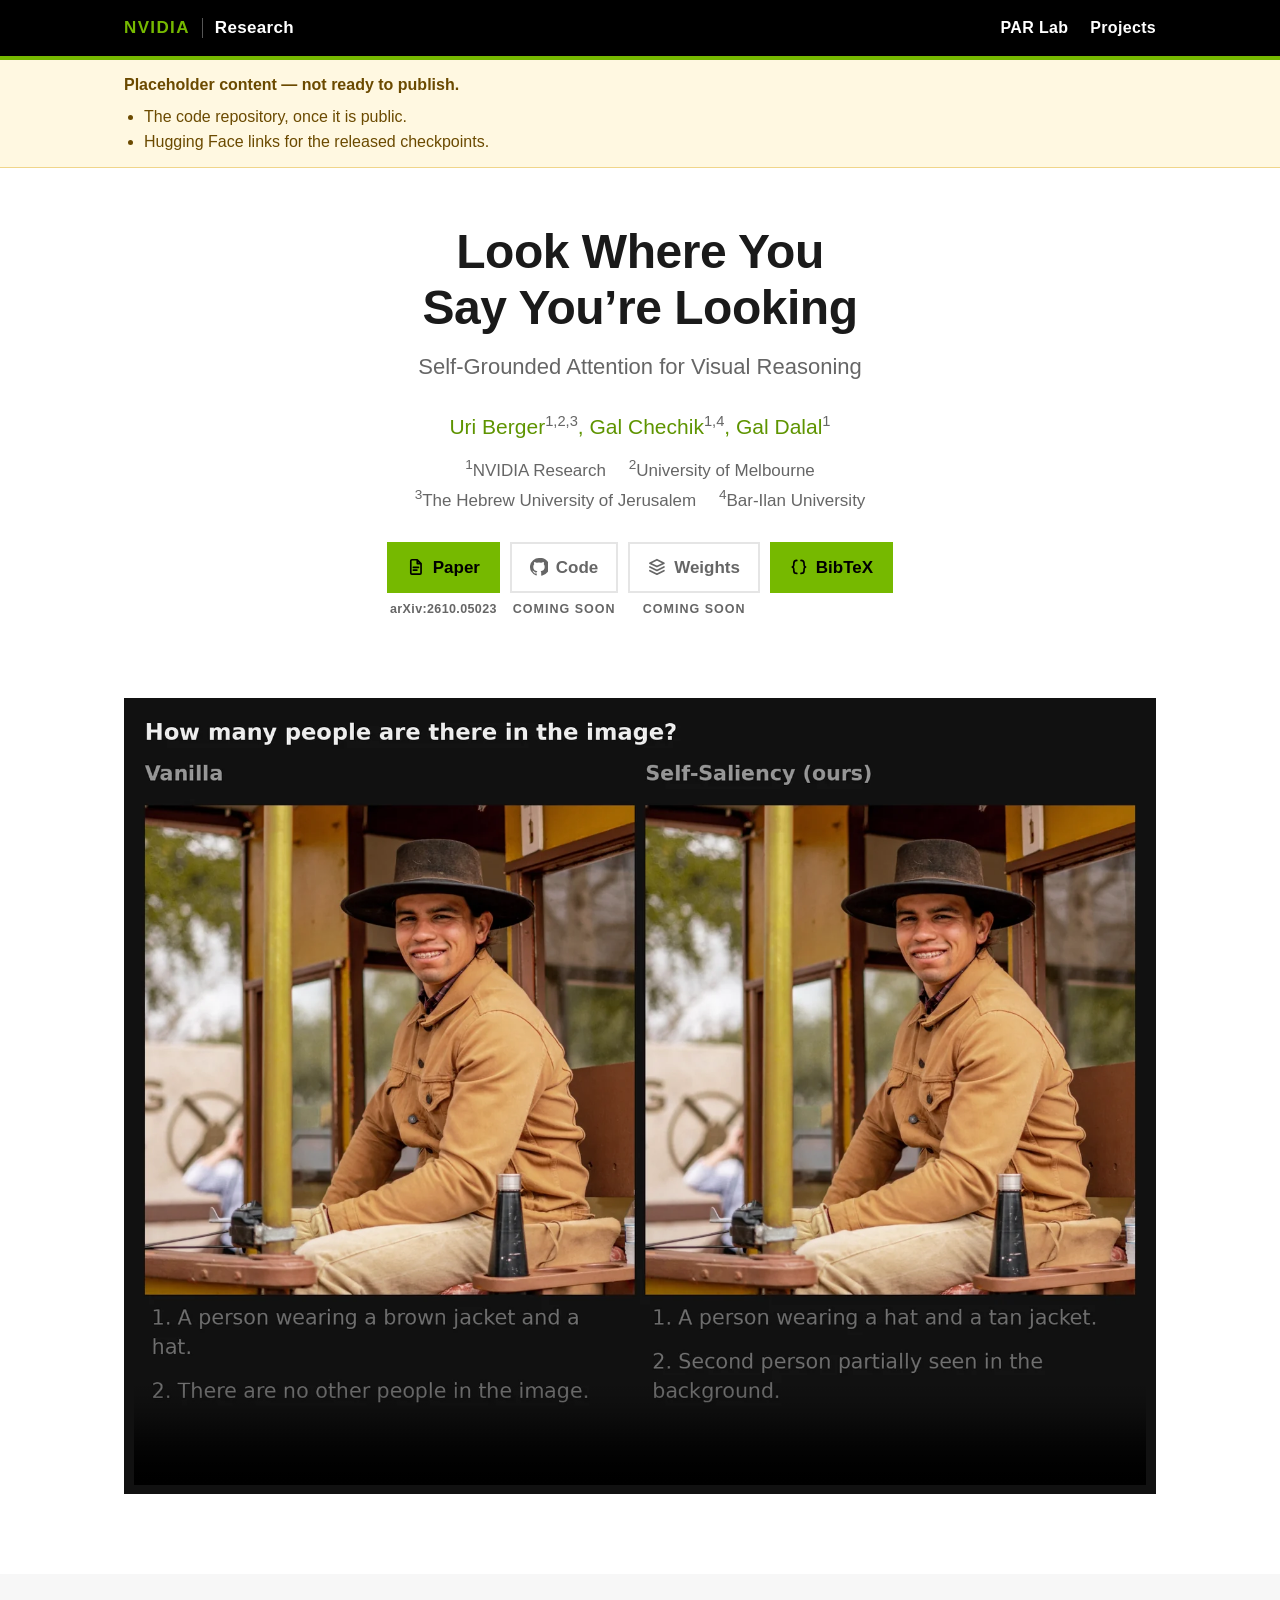
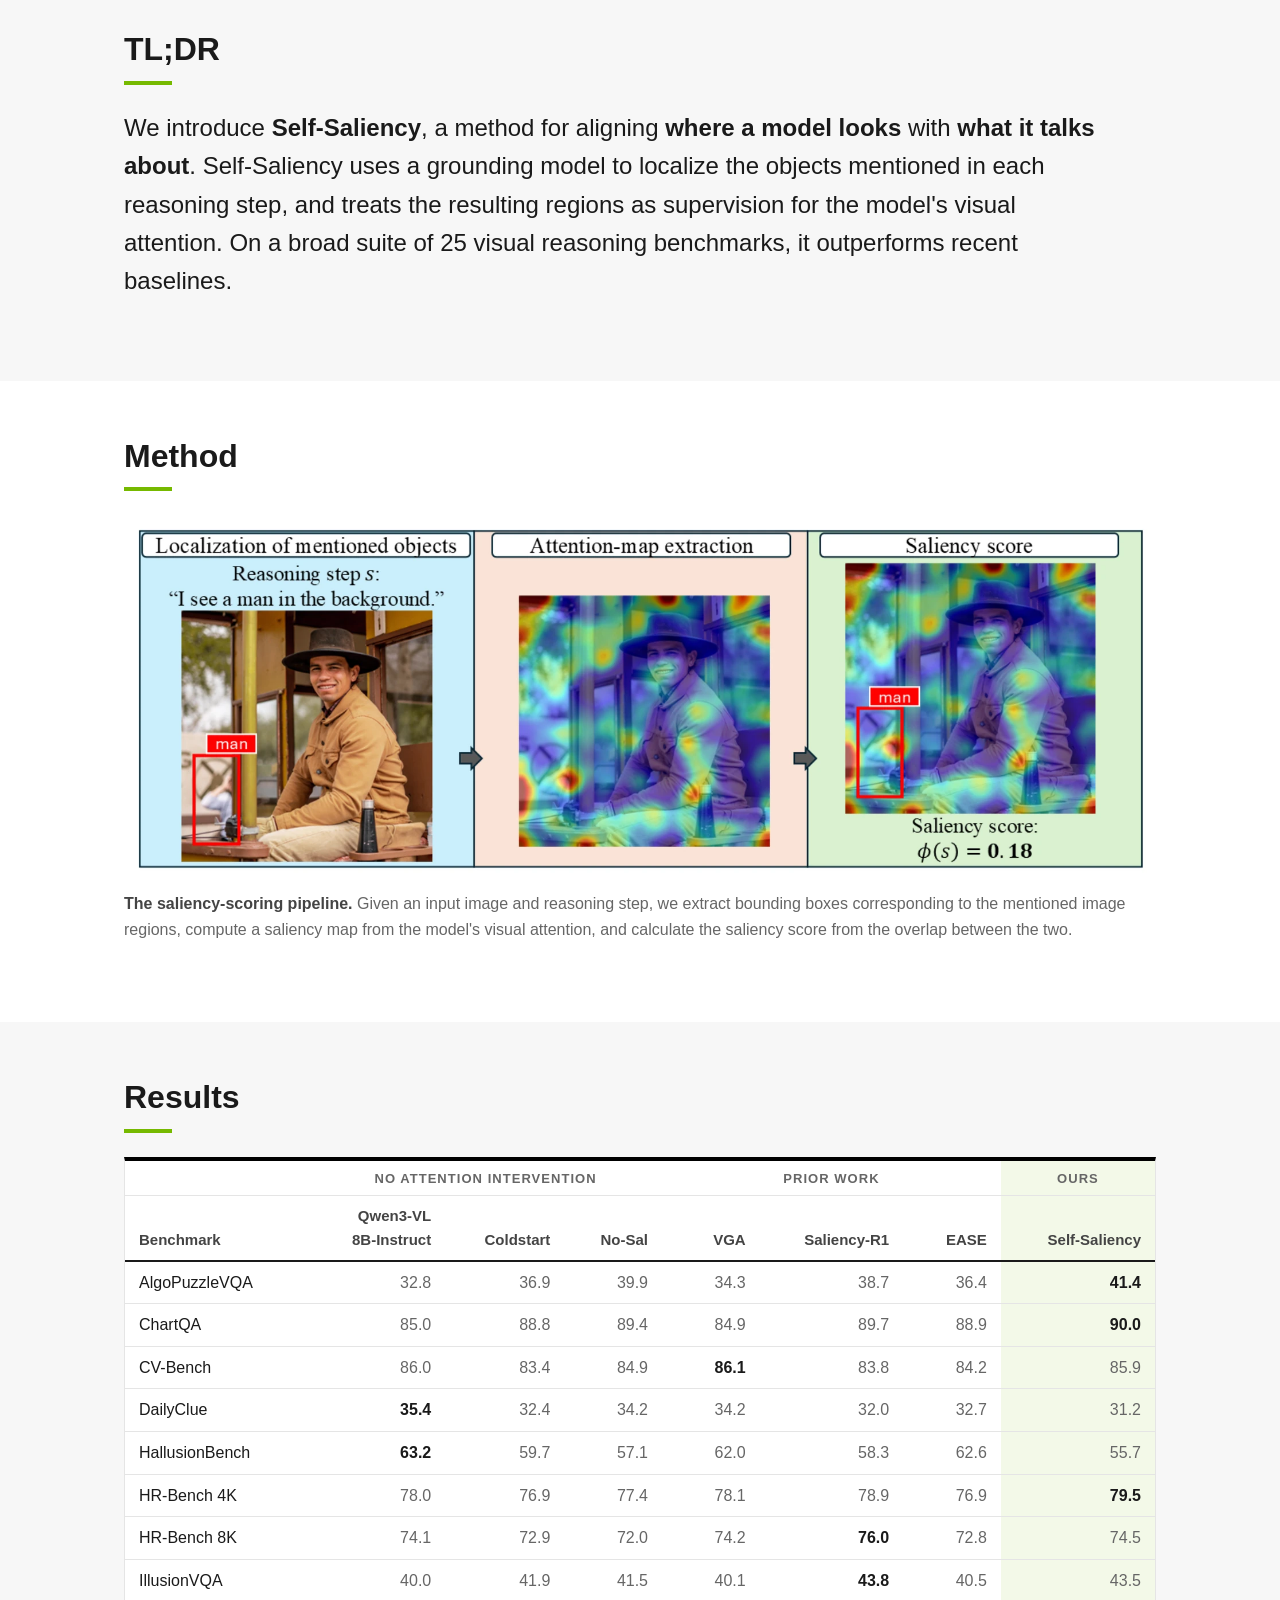
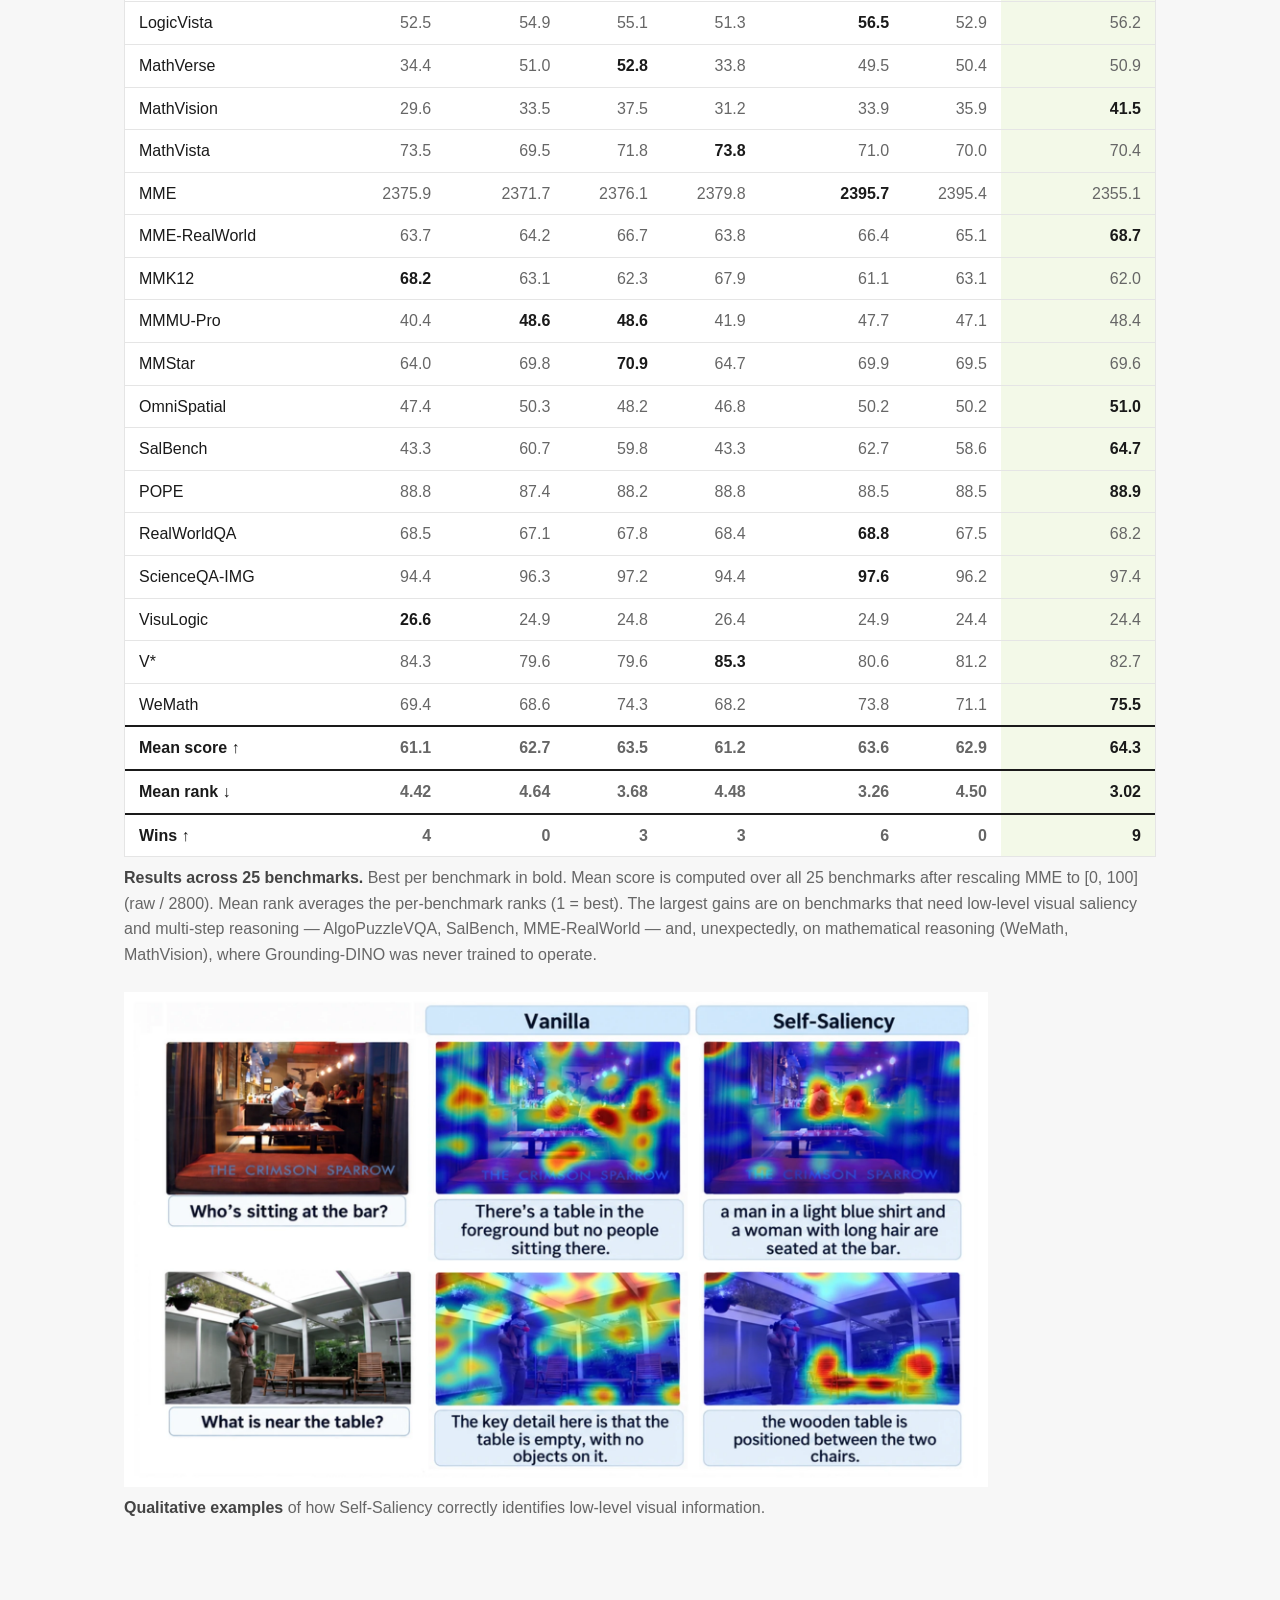
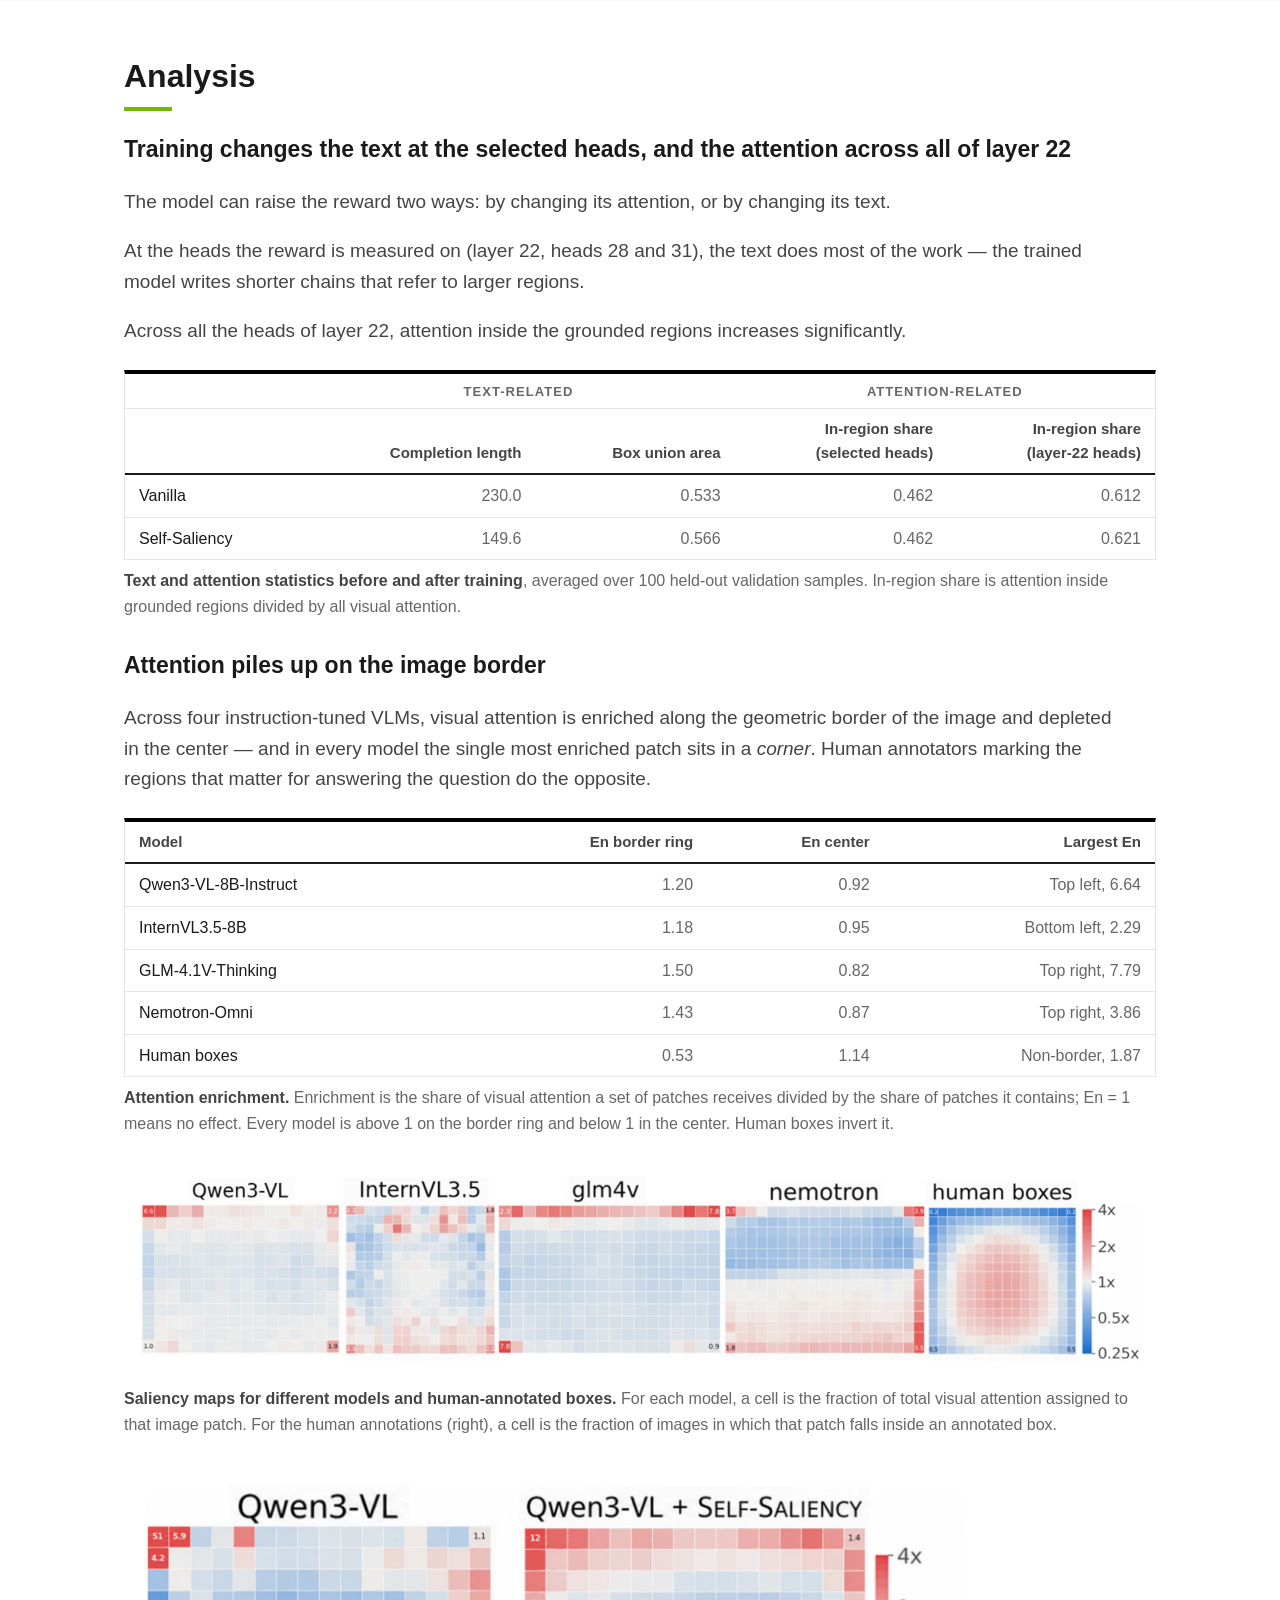
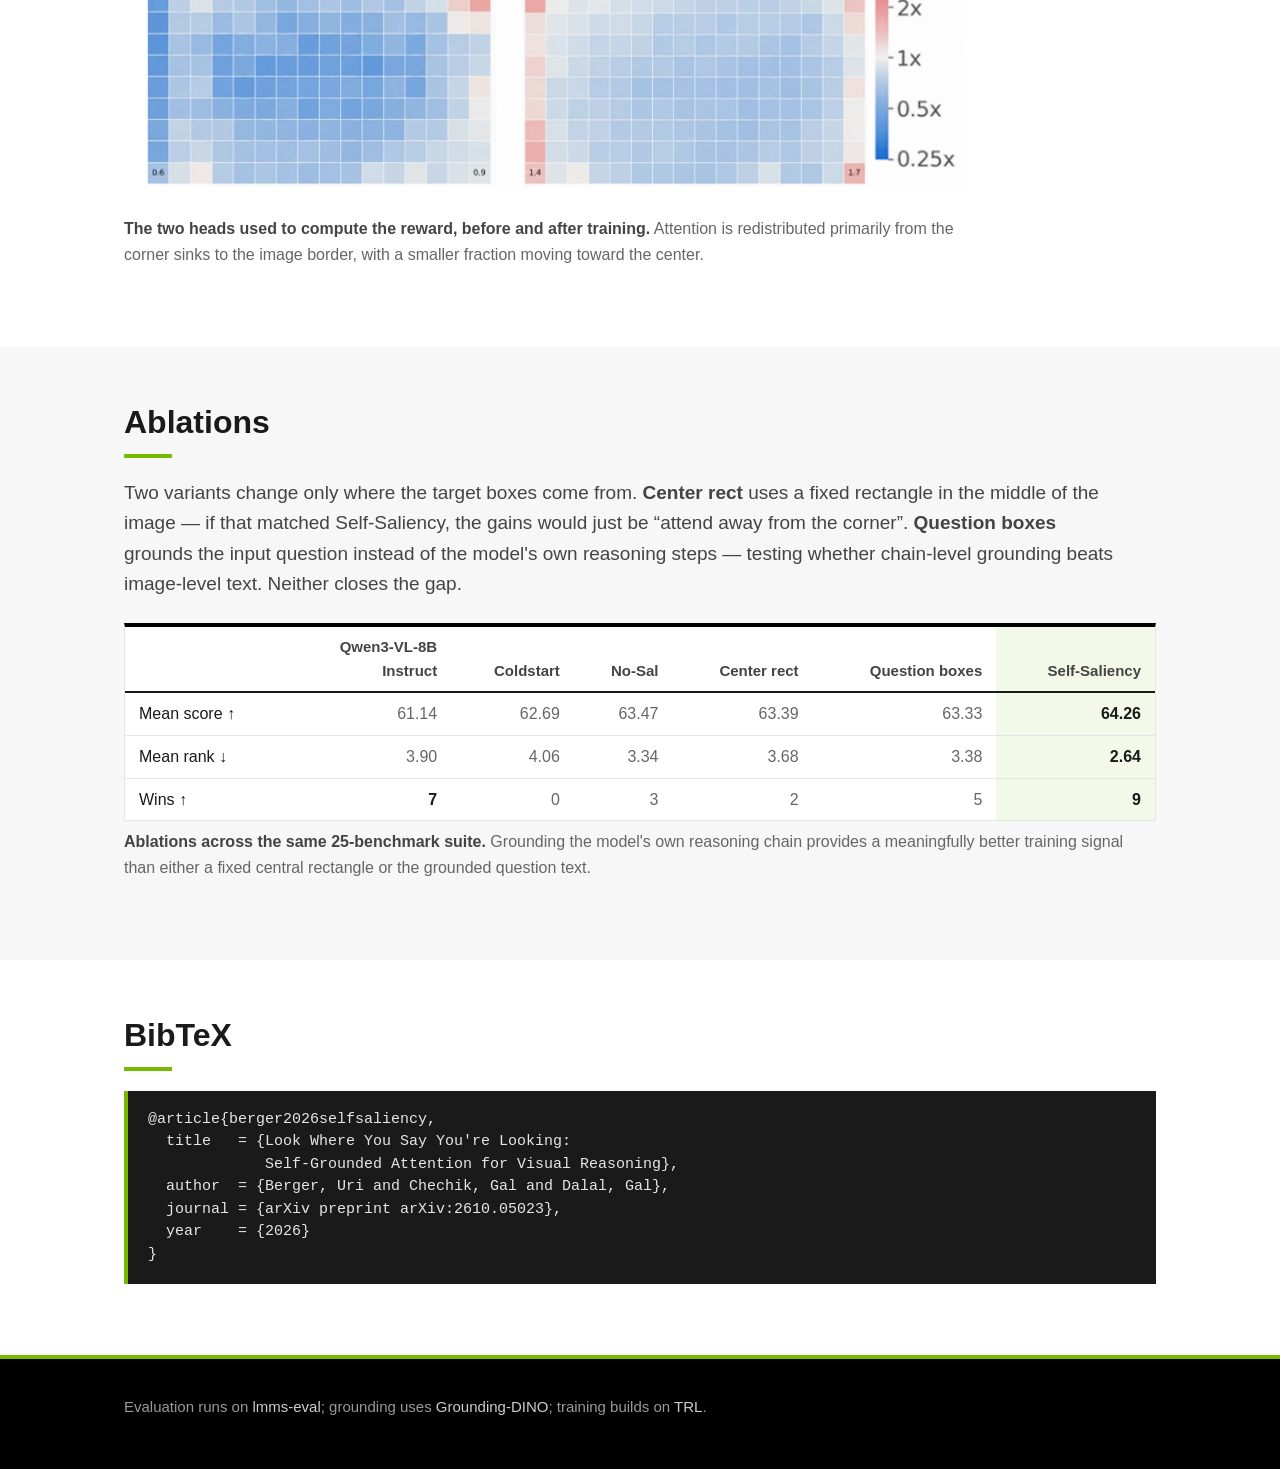
==== commit 126b2e27: "the paper is on arXiv: 2610.05023 Verified against arXiv's API before wiring it in -- title, author " ====
--- a/index.html
+++ b/index.html
@@ -16,11 +16,15 @@
 <meta property="og:image" content="https://uriberger.github.io/self-saliency/static/images/og-image.jpg">
 <meta name="twitter:card" content="summary_large_image">
 
-<!-- Google Scholar. TODO(publish): add citation_arxiv_id and citation_pdf_url. -->
+<!-- Google Scholar -->
 <meta name="citation_title" content="Look Where You Say You're Looking: Self-Grounded Attention for Visual Reasoning">
 <meta name="citation_author" content="Berger, Uri">
 <meta name="citation_author" content="Chechik, Gal">
 <meta name="citation_author" content="Dalal, Gal">
+<meta name="citation_publication_date" content="2026/10/04">
+<meta name="citation_arxiv_id" content="2610.05023">
+<meta name="citation_abstract_html_url" content="https://arxiv.org/abs/2610.05023">
+<meta name="citation_pdf_url" content="https://arxiv.org/pdf/2610.05023">
 
 <link rel="icon" href="data:image/svg+xml,<svg xmlns='http://www.w3.org/2000/svg' viewBox='0 0 32 32'><circle cx='16' cy='16' r='13' fill='none' stroke='%2376b900' stroke-width='3'/><circle cx='16' cy='16' r='4' fill='%2376b900'/></svg>">
 <link rel="stylesheet" href="static/css/nvidia-project.css">
@@ -50,7 +54,6 @@
   <div class="nv-container">
     <strong>Placeholder content &mdash; not ready to publish.</strong>
     <ul>
-      <li>arXiv link and ID, and the <code>arXiv:</code> field of the BibTeX entry.</li>
       <li>The code repository, once it is public.</li>
       <li>Hugging Face links for the released checkpoints.</li>
     </ul>
@@ -79,15 +82,15 @@
   </p>
 
   <ul class="nv-buttons">
-    <li><a class="nv-btn" aria-disabled="true" title="TODO(publish): arXiv link">
+    <li><a class="nv-btn" href="https://arxiv.org/abs/2610.05023">
       <svg class="ico-stroke" viewBox="0 0 16 16" aria-hidden="true"><path d="M9.2 1.6H4.4a1 1 0 00-1 1v10.8a1 1 0 001 1h7.2a1 1 0 001-1V5zM9.2 1.6V5h3.4M5.7 8.4h4.6M5.7 10.8h3.2"/></svg>
-      Paper</a></li>
+      Paper</a><span class="nv-btn-note">arXiv:2610.05023</span></li>
     <li><a class="nv-btn" aria-disabled="true" title="TODO(publish): link the repository once it is public">
       <svg class="ico-fill" viewBox="0 0 16 16" aria-hidden="true"><path d="M8 0a8 8 0 00-2.5 15.6c.4.07.55-.17.55-.38v-1.3C3.83 14.3 3.35 13 3.35 13c-.36-.92-.89-1.17-.89-1.17-.73-.5.06-.49.06-.49.8.06 1.23.83 1.23.83.72 1.23 1.88.87 2.34.67.07-.52.28-.87.51-1.07-1.78-.2-3.64-.89-3.64-3.95 0-.87.31-1.59.82-2.15-.08-.2-.36-1.02.08-2.12 0 0 .67-.21 2.2.82a7.6 7.6 0 014 0c1.53-1.03 2.2-.82 2.2-.82.44 1.1.16 1.92.08 2.12.51.56.82 1.28.82 2.15 0 3.07-1.87 3.75-3.65 3.95.29.25.54.73.54 1.48v2.2c0 .21.14.46.55.38A8 8 0 008 0z"/></svg>
-      Code</a><span class="nv-soon">Coming soon</span></li>
+      Code</a><span class="nv-btn-note nv-btn-note--soon">Coming soon</span></li>
     <li><a class="nv-btn" aria-disabled="true" title="TODO(publish): Hugging Face links">
       <svg class="ico-stroke" viewBox="0 0 16 16" aria-hidden="true"><path d="M8 1.5l6.3 3.1L8 7.7 1.7 4.6zM1.7 8l6.3 3.1L14.3 8M1.7 11.4l6.3 3.1 6.3-3.1"/></svg>
-      Weights</a><span class="nv-soon">Coming soon</span></li>
+      Weights</a><span class="nv-btn-note nv-btn-note--soon">Coming soon</span></li>
     <li><a class="nv-btn" href="#bibtex">
       <svg class="ico-stroke" viewBox="0 0 16 16" aria-hidden="true"><path d="M6.1 2.2c-2 0-2.7 1.2-2.7 2.7v1.3c0 1-.5 1.5-1.4 1.8.9.3 1.4.8 1.4 1.8v1.3c0 1.5.7 2.7 2.7 2.7M9.9 2.2c2 0 2.7 1.2 2.7 2.7v1.3c0 1 .5 1.5 1.4 1.8-.9.3-1.4.8-1.4 1.8v1.3c0 1.5-.7 2.7-2.7 2.7"/></svg>
       BibTeX</a></li>
@@ -387,12 +390,11 @@
 <section class="nv-section" id="bibtex" aria-labelledby="bibtex-h">
   <div class="nv-container">
     <h2 id="bibtex-h">BibTeX</h2>
-<!-- TODO(publish): fill in the arXiv ID once the preprint is posted. -->
 <pre class="nv-bibtex"><code>@article{berger2026selfsaliency,
   title   = {Look Where You Say You're Looking:
              Self-Grounded Attention for Visual Reasoning},
   author  = {Berger, Uri and Chechik, Gal and Dalal, Gal},
-  journal = {arXiv preprint arXiv:TODO},
+  journal = {arXiv preprint arXiv:2610.05023},
   year    = {2026}
 }</code></pre>
   </div>
--- a/static/css/index.css
+++ b/static/css/index.css
@@ -11,13 +11,30 @@
   --measure: 62rem;   /* prose column; --nv-max is the page's outer width */
 }
 
+/* ---------- type scale ----------
+   Every size in the shared stylesheet is an absolute px value, so raising the
+   body alone scales nothing: each one has to be lifted by hand. These are the
+   vendored sizes at roughly 1.15x, rounded to whole px. This block is the only
+   place that overrides nvidia-project.css purely for size — change the factor
+   here rather than sprinkling sizes through the rules below. */
+
+body.nv            { font-size: 19px; }
+.nv-brand          { font-size: 17px; }
+.nv-topnav         { font-size: 16px; }
+.nv-btn            { font-size: 17px; }
+.nv-section h2     { font-size: 32px; }
+.nv-section h3     { font-size: 23px; }
+.nv-figure figcaption { font-size: 16px; }
+.nv-bibtex         { font-size: 15px; }
+.nv-footer         { font-size: 15px; }
+
 /* ---------- placeholder banner (delete before publishing) ---------- */
 
 .todo-banner {
   background: #fff8e1;
   border-bottom: 1px solid #f0d58a;
   color: #6b4a00;
-  font-size: 14px;
+  font-size: 16px;
   padding: 12px 0;
 }
 .todo-banner strong { font-weight: 700; }
@@ -42,7 +59,7 @@
 
 .nv-paper-head h1 {
   margin: 0;
-  font-size: clamp(28px, 3.6vw, 42px);
+  font-size: clamp(32px, 4.1vw, 48px);
   line-height: 1.18;
   font-weight: 800;
   letter-spacing: -0.01em;
@@ -54,7 +71,7 @@
 .nv-paper-head .nv-subtitle {
   margin: 12px auto 0;
   max-width: 46ch;
-  font-size: 19px;
+  font-size: 22px;
   color: var(--nv-ink-3);
   text-wrap: balance;
 }
@@ -66,7 +83,7 @@
 .nv-paper-head .nv-authors {
   margin: 26px auto 0;
   max-width: 60ch;
-  font-size: 18px;
+  font-size: 21px;
   color: var(--nv-green-dark);
 }
 .nv-paper-head .nv-authors sup { font-size: 0.7em; color: var(--nv-ink-3); }
@@ -81,7 +98,7 @@
 .nv-paper-head .nv-affil {
   margin: 10px auto 0;
   max-width: 68ch;
-  font-size: 14.5px;
+  font-size: 17px;
   color: var(--nv-ink-3);
 }
 /* each affiliation is atomic: lines break between them, never inside a name */
@@ -107,11 +124,16 @@
   color: var(--nv-ink-3) !important;
   border-color: var(--nv-rule);
 }
-.nv-soon {
-  font-size: 11px; font-weight: 700;
-  letter-spacing: 0.08em; text-transform: uppercase;
-  color: var(--nv-ink-3);
-}
+/* the small line under a button: the paper's arXiv id, or a release status.
+   The status variant is upper-cased; an identifier must not be, or 2610.05023
+   arrives under a shouted "ARXIV:". */
+.nv-btn-note {
+  font-size: 12.5px; font-weight: 700;
+  letter-spacing: 0.03em;
+  color: var(--nv-ink-3);
+  font-variant-numeric: tabular-nums;
+}
+.nv-btn-note--soon { letter-spacing: 0.08em; text-transform: uppercase; }
 
 .nv-btn svg { width: 1.05em; height: 1.05em; flex: none; }
 .nv-btn svg.ico-fill { fill: currentColor; }
@@ -123,8 +145,8 @@
 /* ---------- TL;DR ---------- */
 
 .nv-tldr p {
-  font-size: 21px;
-  line-height: 1.62;
+  font-size: 24px;
+  line-height: 1.6;
   color: var(--nv-ink);
   max-width: 60ch;
 }
@@ -158,7 +180,7 @@
 table {
   border-collapse: collapse;
   width: 100%;
-  font-size: 14px;
+  font-size: 16px;
   font-variant-numeric: tabular-nums;
 }
 
@@ -179,7 +201,7 @@
   background: var(--nv-white);
   color: var(--nv-ink-2);
   font-weight: 700;
-  font-size: 13px;
+  font-size: 15px;
   vertical-align: bottom;
   border-bottom: 2px solid var(--nv-ink);
 }
@@ -197,7 +219,7 @@
 
 .colgroup th {
   text-align: center;
-  font-size: 11.5px; font-weight: 700;
+  font-size: 13px; font-weight: 700;
   letter-spacing: 0.08em; text-transform: uppercase;
   color: var(--nv-ink-3);
   border-bottom: 1px solid var(--nv-rule);
@@ -216,6 +238,6 @@
 
 @media (max-width: 640px) {
   .nv-paper-head { padding-top: 36px; }
-  .nv-tldr p { font-size: 19px; }
+  .nv-tldr p { font-size: 21px; }
   th, td { padding: 7px 10px; }
 }
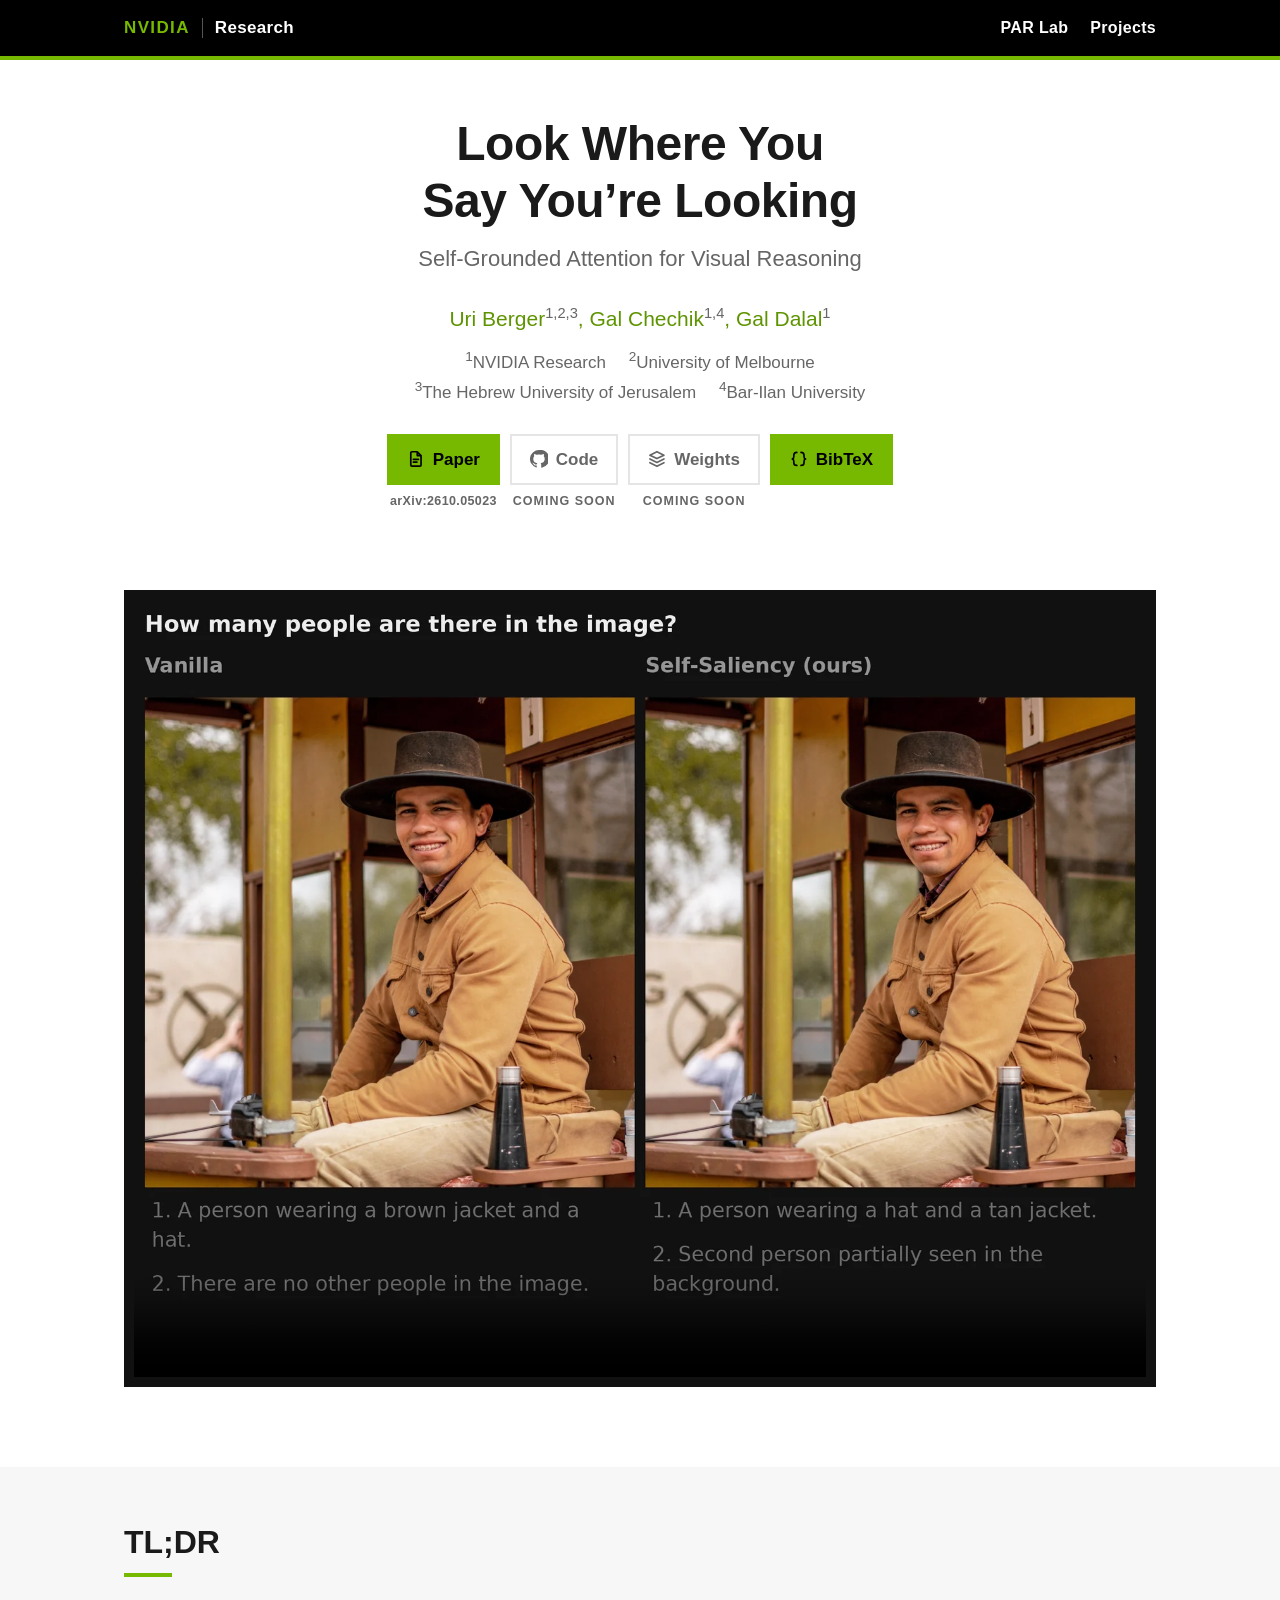
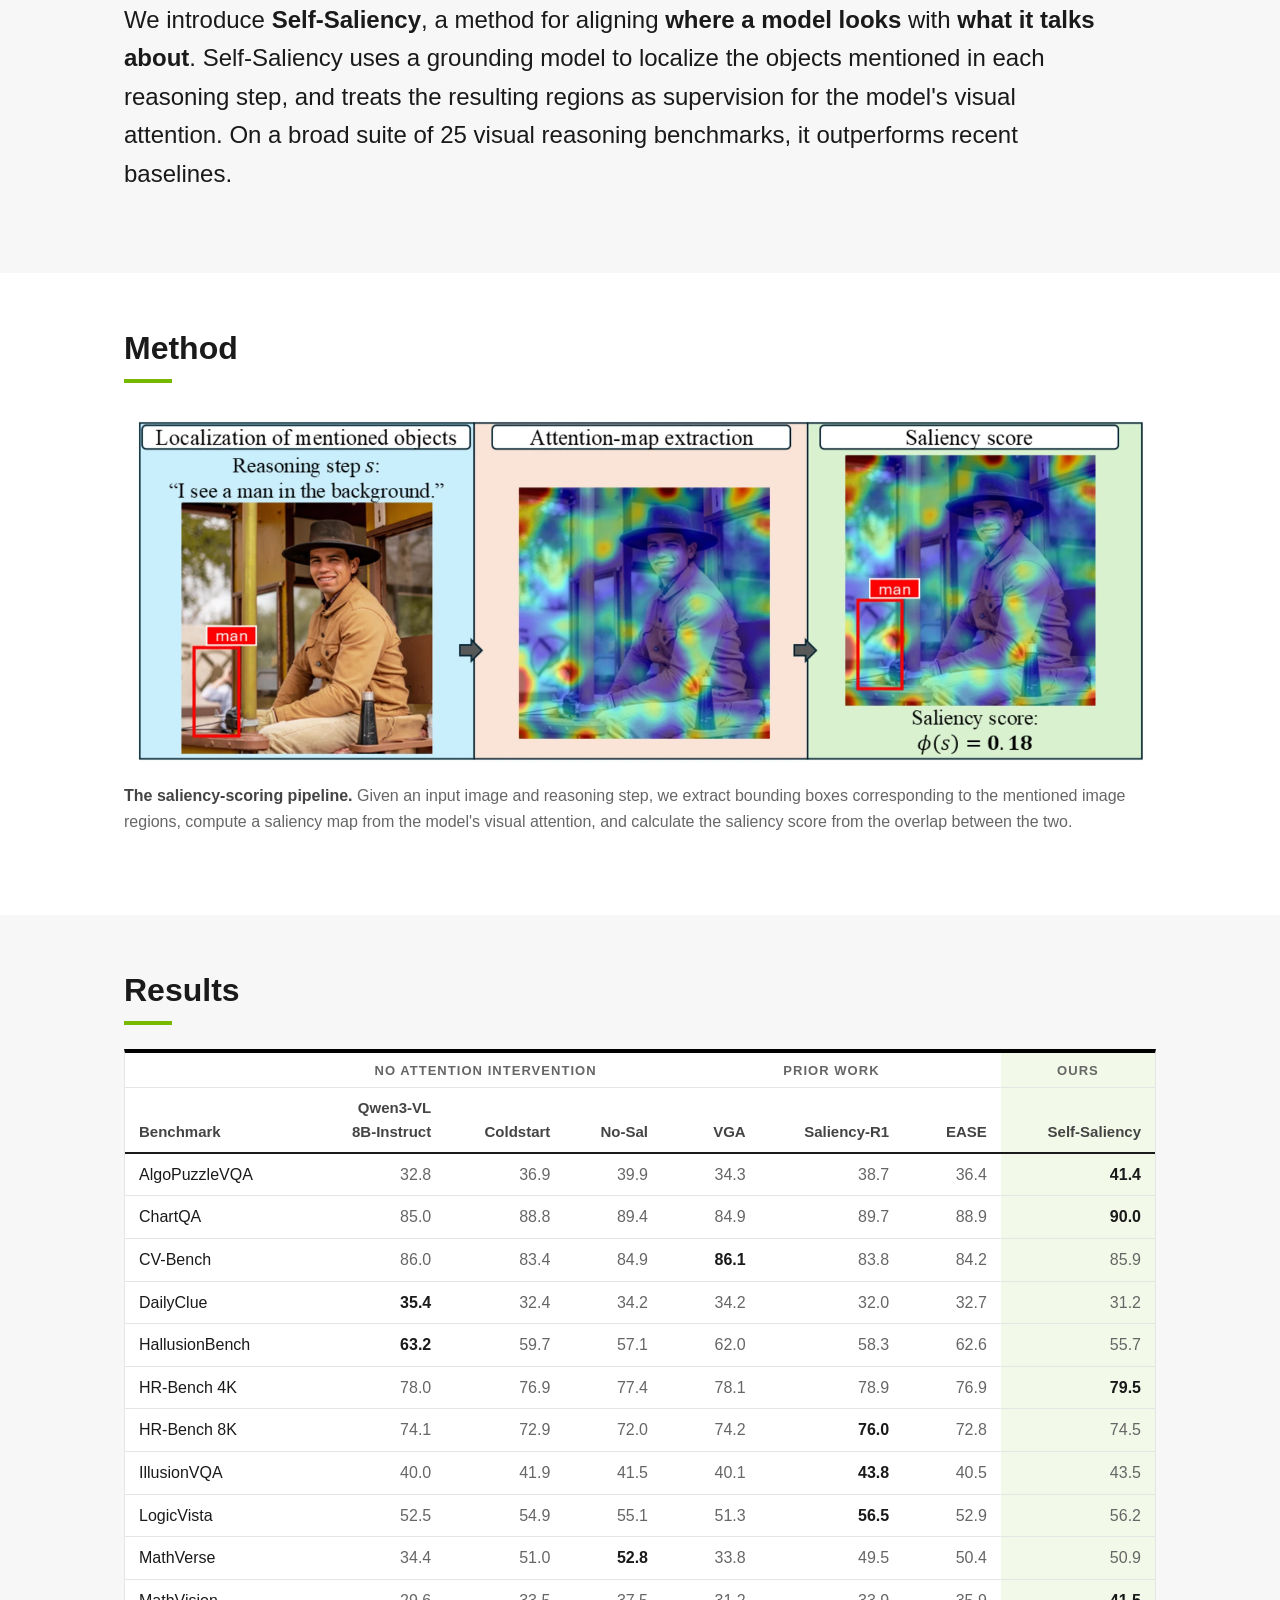
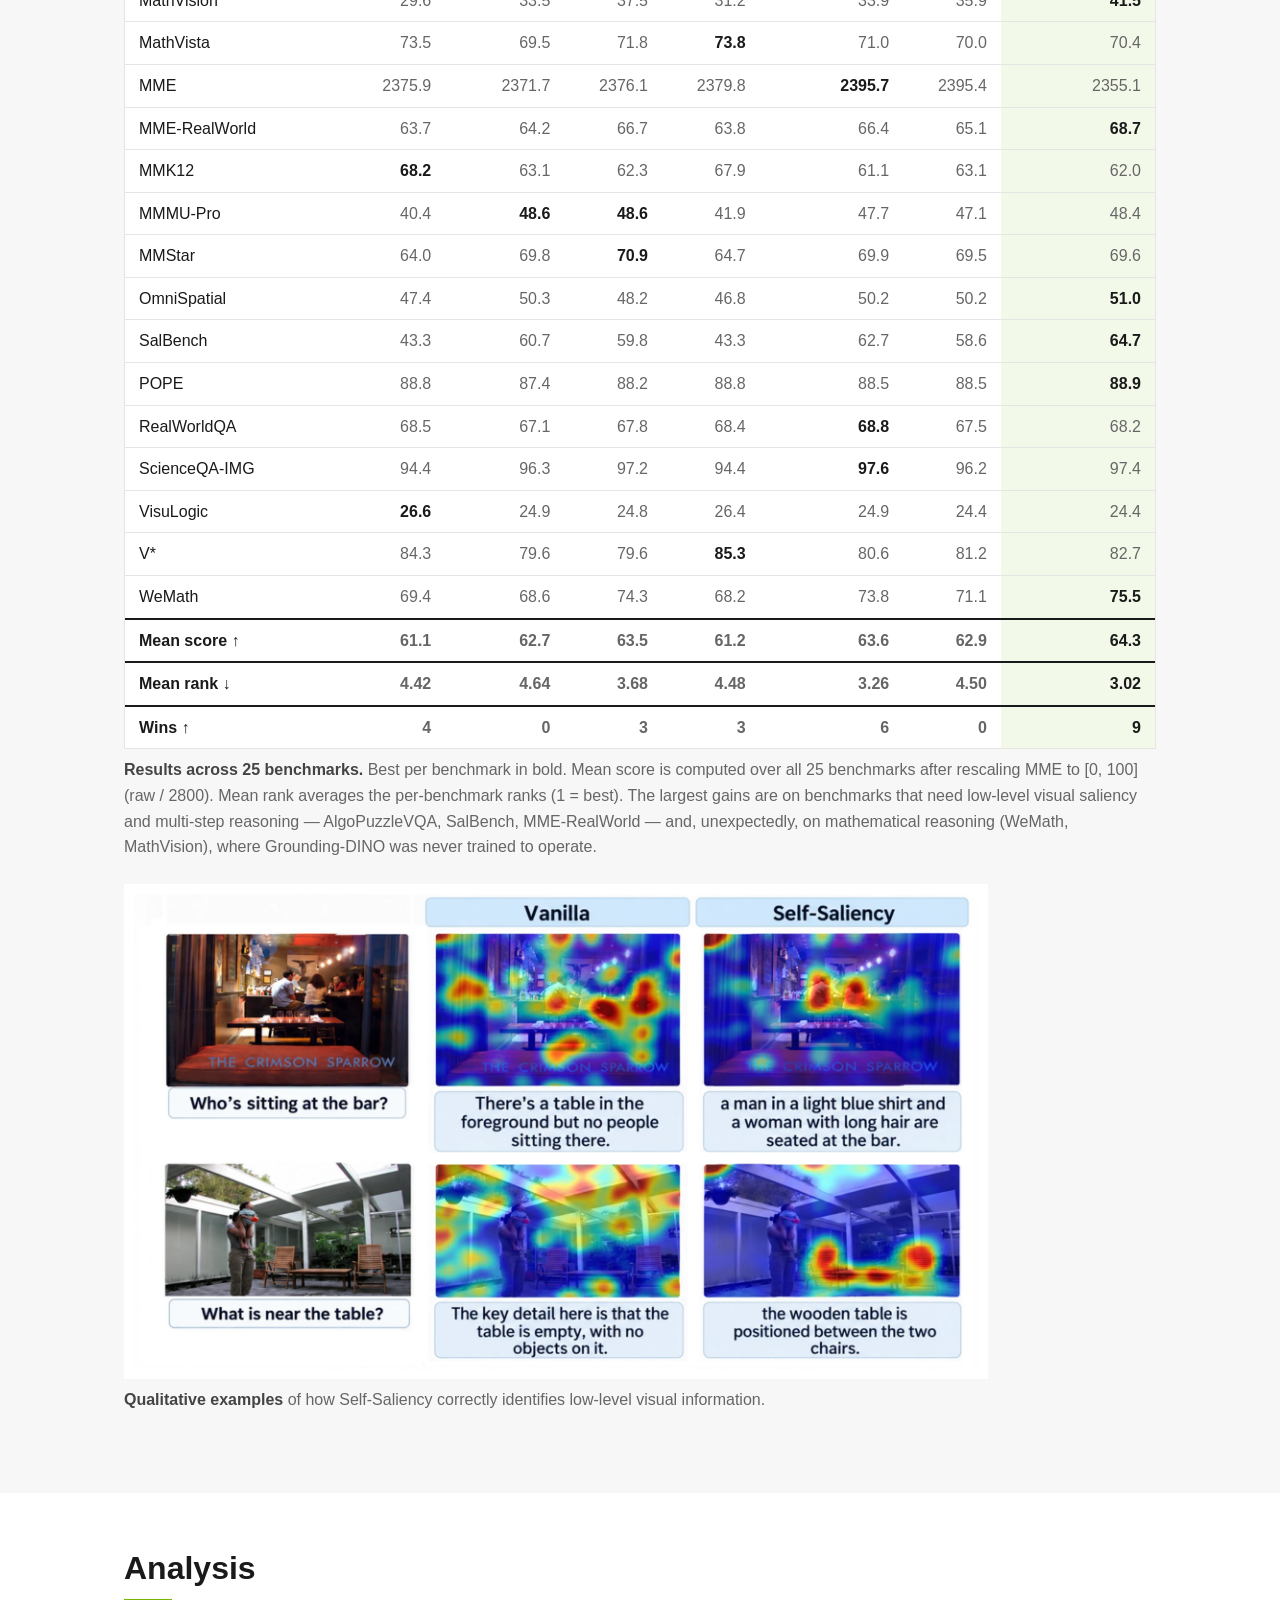
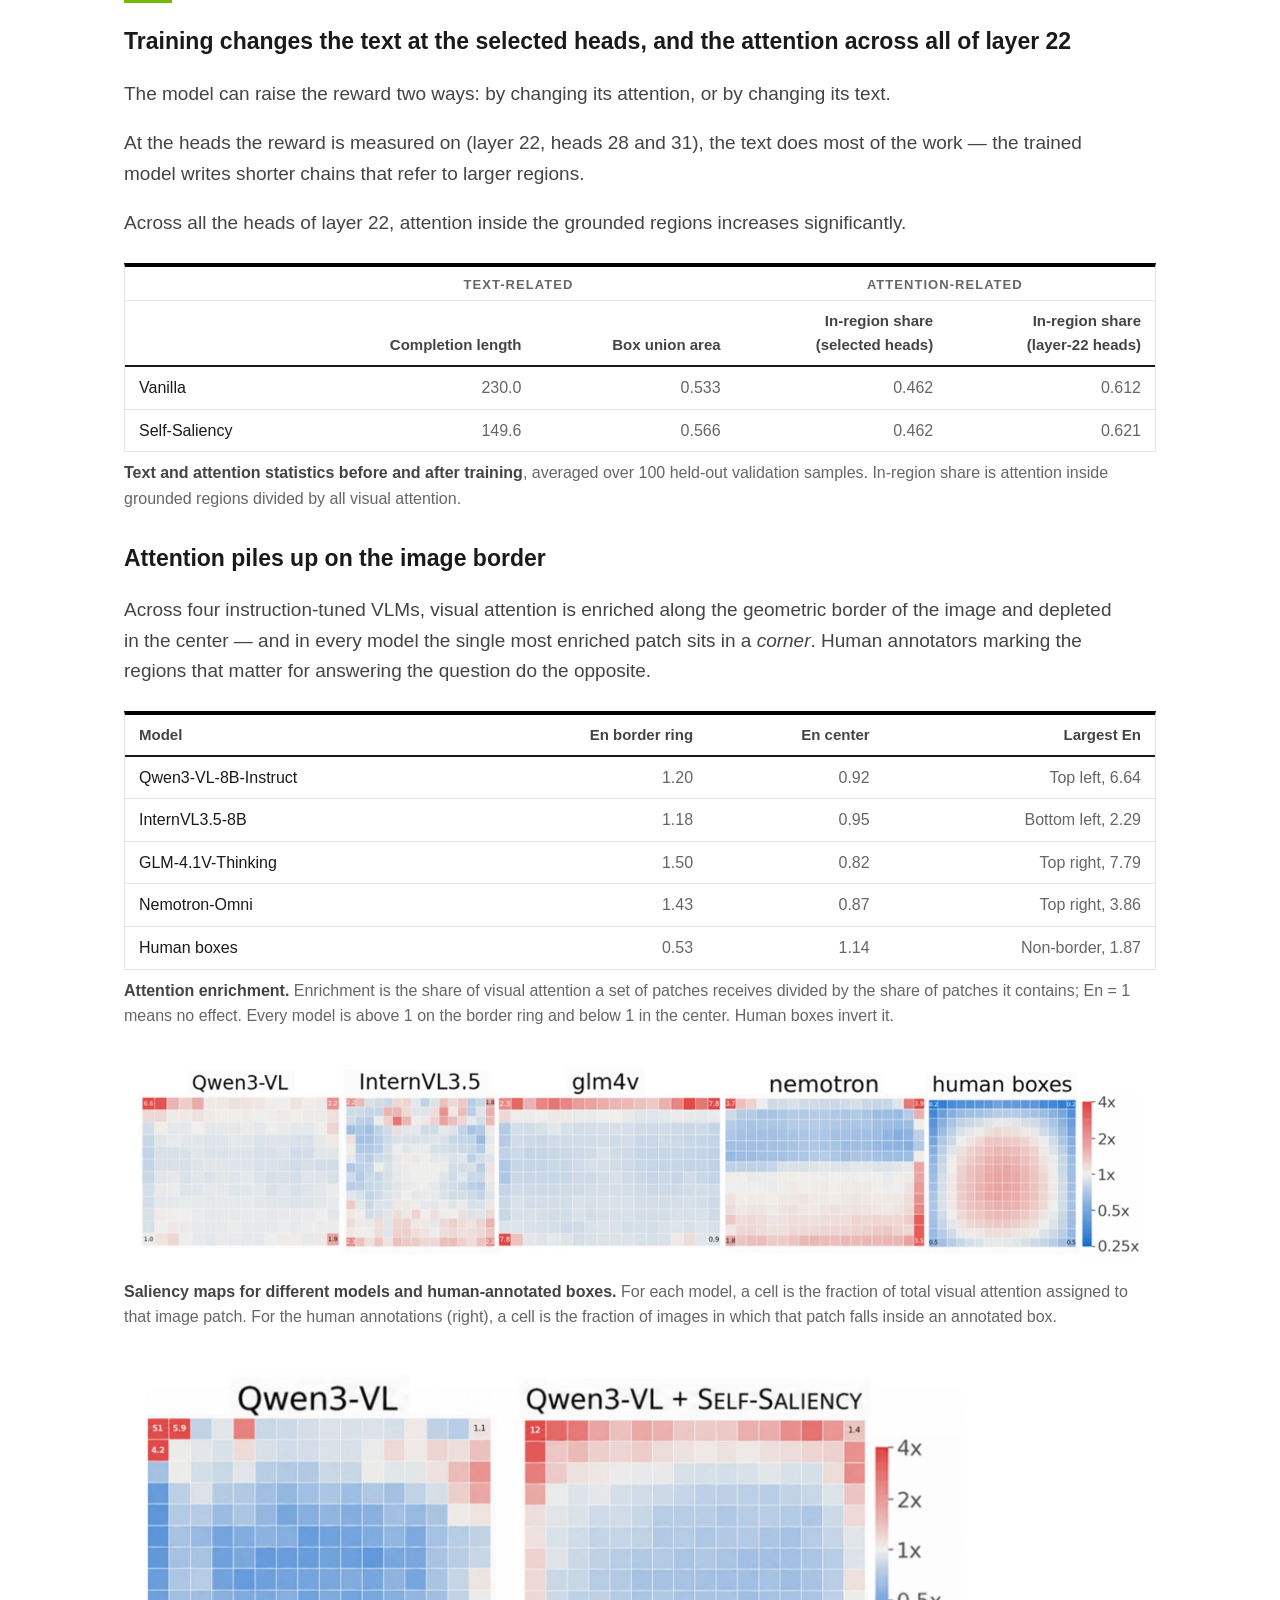
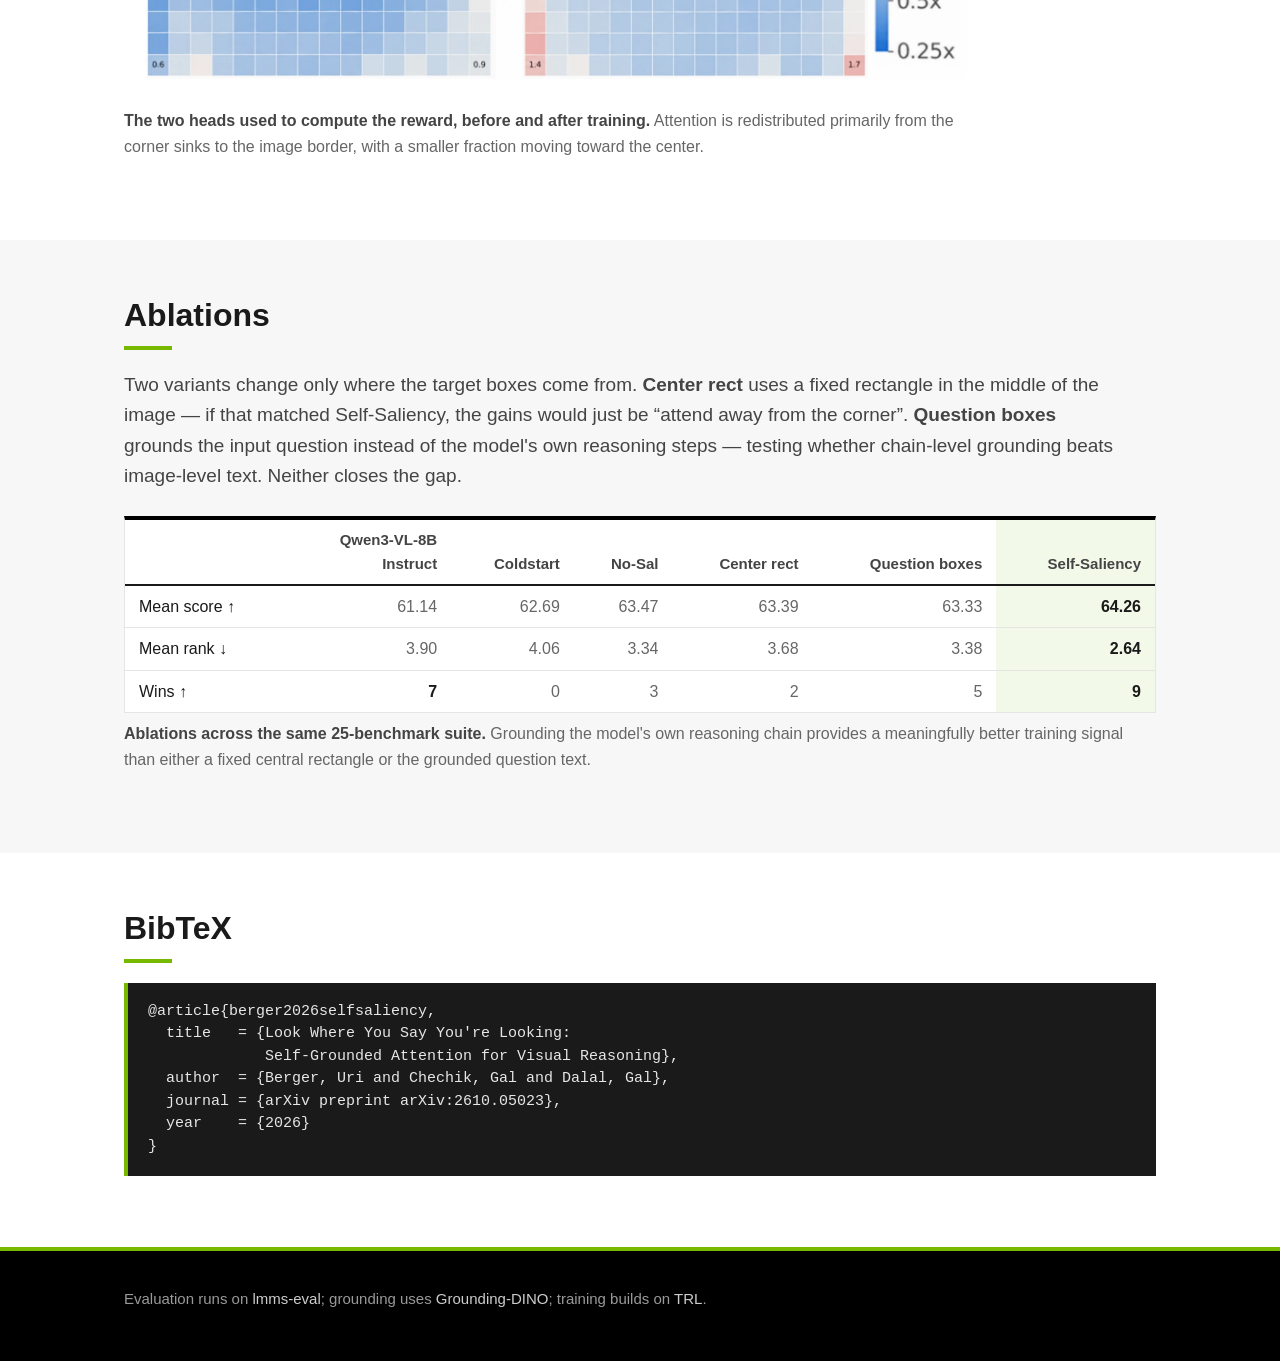
==== commit 03df8e99: "publication-ready: drop the placeholder banner The page is meant to be live now; the code and the we" ====
--- a/index.html
+++ b/index.html
@@ -7,7 +7,6 @@
 <title>Self-Saliency &mdash; Look Where You Say You're Looking</title>
 <meta name="description" content="Self-Saliency post-trains a vision-language model to put its visual attention inside the image regions its own reasoning chain just named. Best mean score, best mean rank and most wins across a 25-benchmark visual-reasoning suite.">
 
-<!-- TODO(publish): confirm this is the final Pages URL before the social card is scraped. -->
 <link rel="canonical" href="https://uriberger.github.io/self-saliency/">
 <meta property="og:type" content="website">
 <meta property="og:title" content="Self-Saliency: Look Where You Say You're Looking">
@@ -46,20 +45,6 @@
   </div>
 </header>
 
-<!-- ====================================================================
-     TODO(publish): delete this entire banner once the items below are done.
-     Each is also marked inline with a TODO(publish) comment.
-     ==================================================================== -->
-<div class="todo-banner" id="todo-banner">
-  <div class="nv-container">
-    <strong>Placeholder content &mdash; not ready to publish.</strong>
-    <ul>
-      <li>The code repository, once it is public.</li>
-      <li>Hugging Face links for the released checkpoints.</li>
-    </ul>
-  </div>
-</div>
-
 <main id="main">
 
 <!-- ================================ hero ================================ -->
@@ -67,8 +52,8 @@
   <h1>Look Where You Say You&rsquo;re Looking</h1>
   <p class="nv-subtitle">Self-Grounded Attention for Visual Reasoning</p>
 
-  <!-- TODO(publish): Uri Berger has no research.nvidia.com/person page (404);
-       wrap the name in an <a> once there is a homepage to point at. -->
+  <!-- Uri Berger has no research.nvidia.com/person page; wrap the name in an
+       <a> once there is a homepage to point at. -->
   <p class="nv-authors">
     Uri Berger<sup>1,2,3</sup>,
     <a href="https://research.nvidia.com/person/gal-chechik">Gal Chechik</a><sup>1,4</sup>,
@@ -85,10 +70,10 @@
     <li><a class="nv-btn" href="https://arxiv.org/abs/2610.05023">
       <svg class="ico-stroke" viewBox="0 0 16 16" aria-hidden="true"><path d="M9.2 1.6H4.4a1 1 0 00-1 1v10.8a1 1 0 001 1h7.2a1 1 0 001-1V5zM9.2 1.6V5h3.4M5.7 8.4h4.6M5.7 10.8h3.2"/></svg>
       Paper</a><span class="nv-btn-note">arXiv:2610.05023</span></li>
-    <li><a class="nv-btn" aria-disabled="true" title="TODO(publish): link the repository once it is public">
+    <li><a class="nv-btn" aria-disabled="true" title="The code release is not public yet">
       <svg class="ico-fill" viewBox="0 0 16 16" aria-hidden="true"><path d="M8 0a8 8 0 00-2.5 15.6c.4.07.55-.17.55-.38v-1.3C3.83 14.3 3.35 13 3.35 13c-.36-.92-.89-1.17-.89-1.17-.73-.5.06-.49.06-.49.8.06 1.23.83 1.23.83.72 1.23 1.88.87 2.34.67.07-.52.28-.87.51-1.07-1.78-.2-3.64-.89-3.64-3.95 0-.87.31-1.59.82-2.15-.08-.2-.36-1.02.08-2.12 0 0 .67-.21 2.2.82a7.6 7.6 0 014 0c1.53-1.03 2.2-.82 2.2-.82.44 1.1.16 1.92.08 2.12.51.56.82 1.28.82 2.15 0 3.07-1.87 3.75-3.65 3.95.29.25.54.73.54 1.48v2.2c0 .21.14.46.55.38A8 8 0 008 0z"/></svg>
       Code</a><span class="nv-btn-note nv-btn-note--soon">Coming soon</span></li>
-    <li><a class="nv-btn" aria-disabled="true" title="TODO(publish): Hugging Face links">
+    <li><a class="nv-btn" aria-disabled="true" title="The trained checkpoints are not released yet">
       <svg class="ico-stroke" viewBox="0 0 16 16" aria-hidden="true"><path d="M8 1.5l6.3 3.1L8 7.7 1.7 4.6zM1.7 8l6.3 3.1L14.3 8M1.7 11.4l6.3 3.1 6.3-3.1"/></svg>
       Weights</a><span class="nv-btn-note nv-btn-note--soon">Coming soon</span></li>
     <li><a class="nv-btn" href="#bibtex">
--- a/static/css/index.css
+++ b/static/css/index.css
@@ -28,19 +28,6 @@
 .nv-bibtex         { font-size: 15px; }
 .nv-footer         { font-size: 15px; }
 
-/* ---------- placeholder banner (delete before publishing) ---------- */
-
-.todo-banner {
-  background: #fff8e1;
-  border-bottom: 1px solid #f0d58a;
-  color: #6b4a00;
-  font-size: 16px;
-  padding: 12px 0;
-}
-.todo-banner strong { font-weight: 700; }
-.todo-banner ul { margin: 6px 0 0; padding-left: 20px; }
-.todo-banner code { font-family: var(--nv-mono); font-size: 0.9em; }
-
 .skip { position: absolute; left: -9999px; }
 .skip:focus {
   left: 16px; top: 16px; z-index: 100;
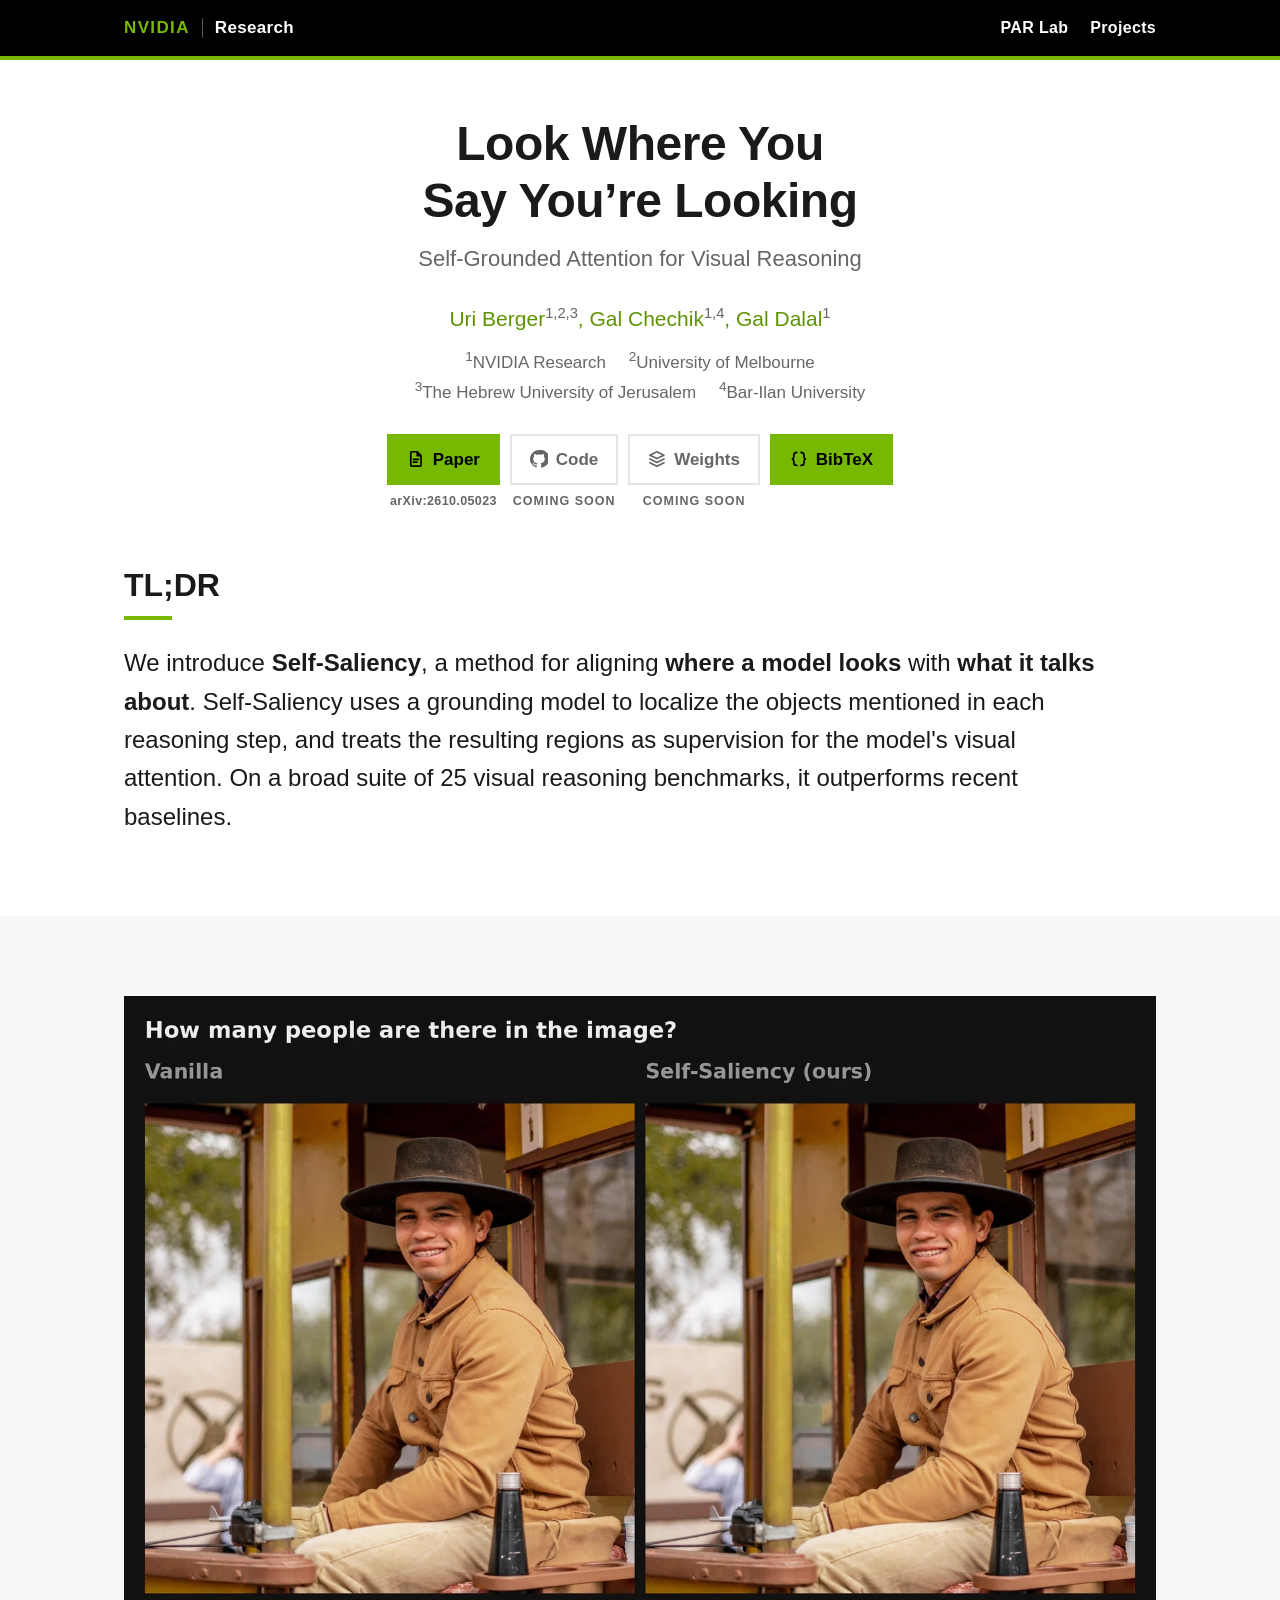
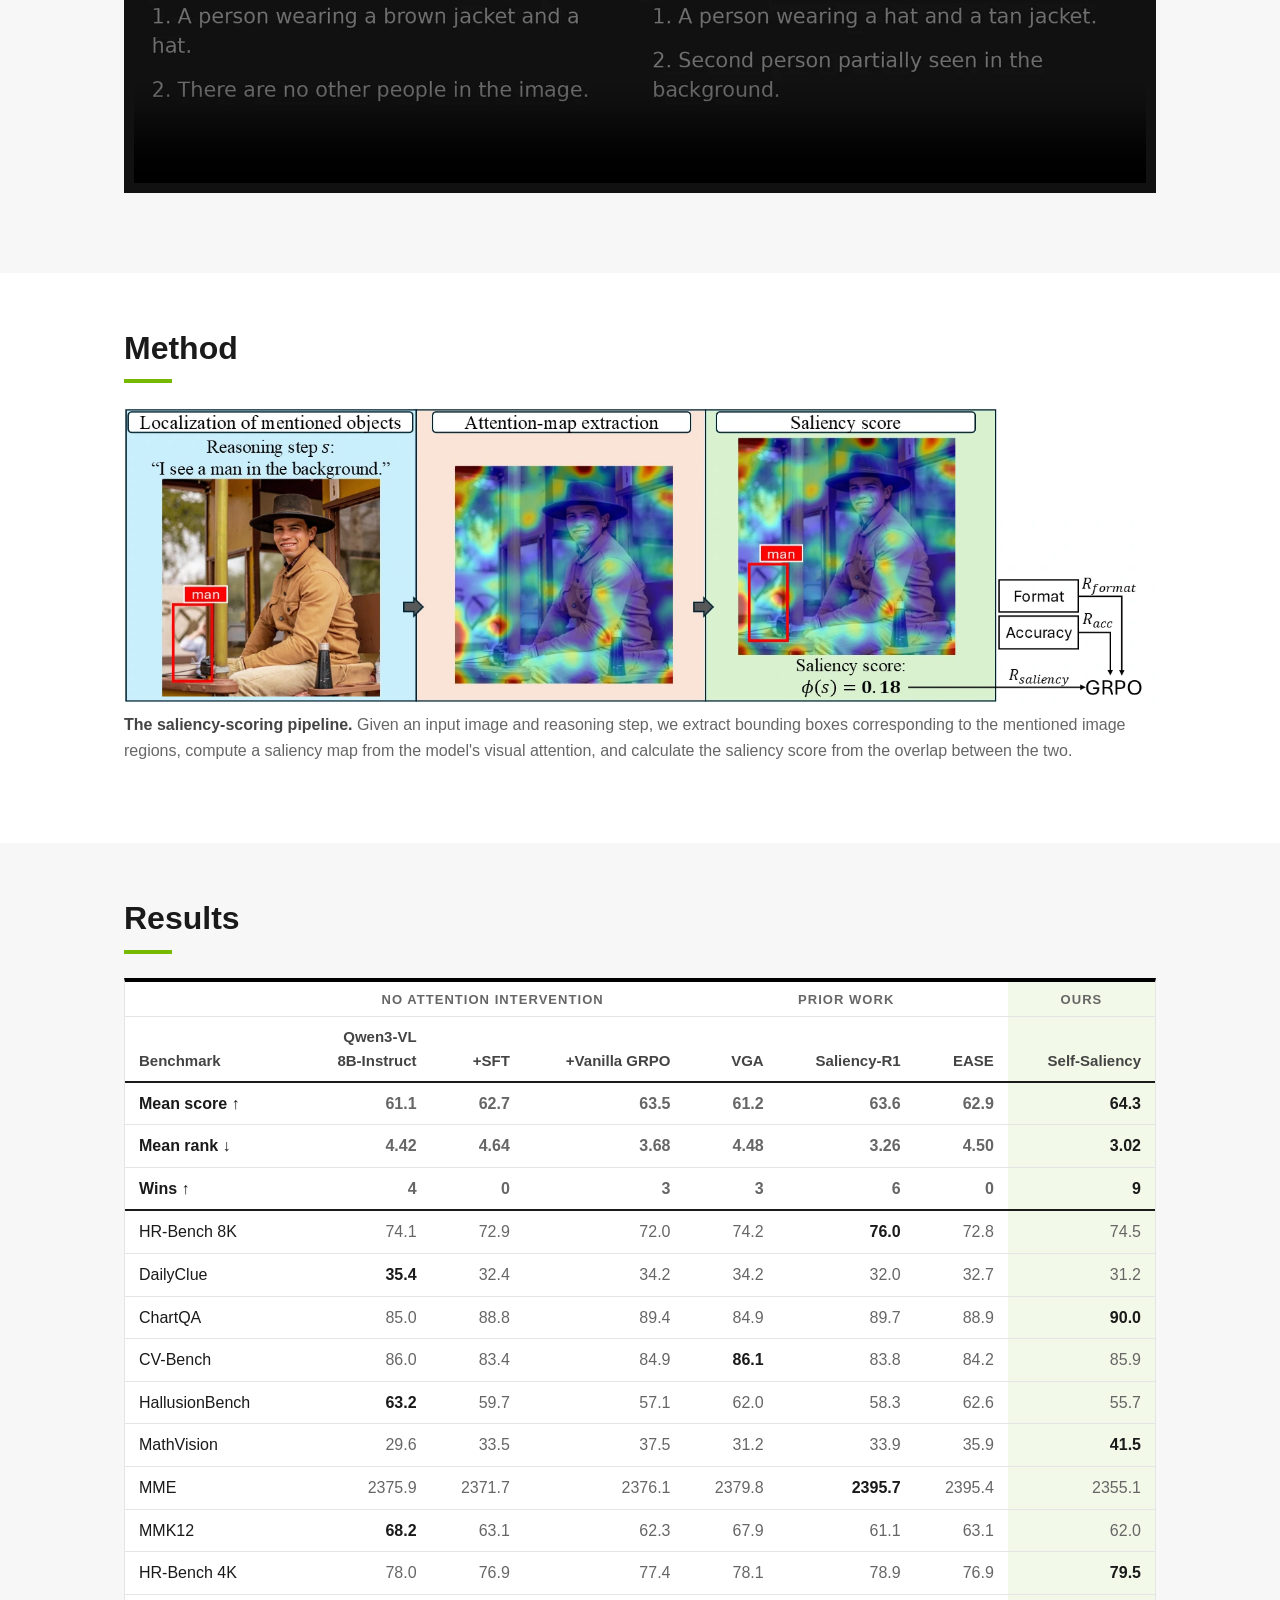
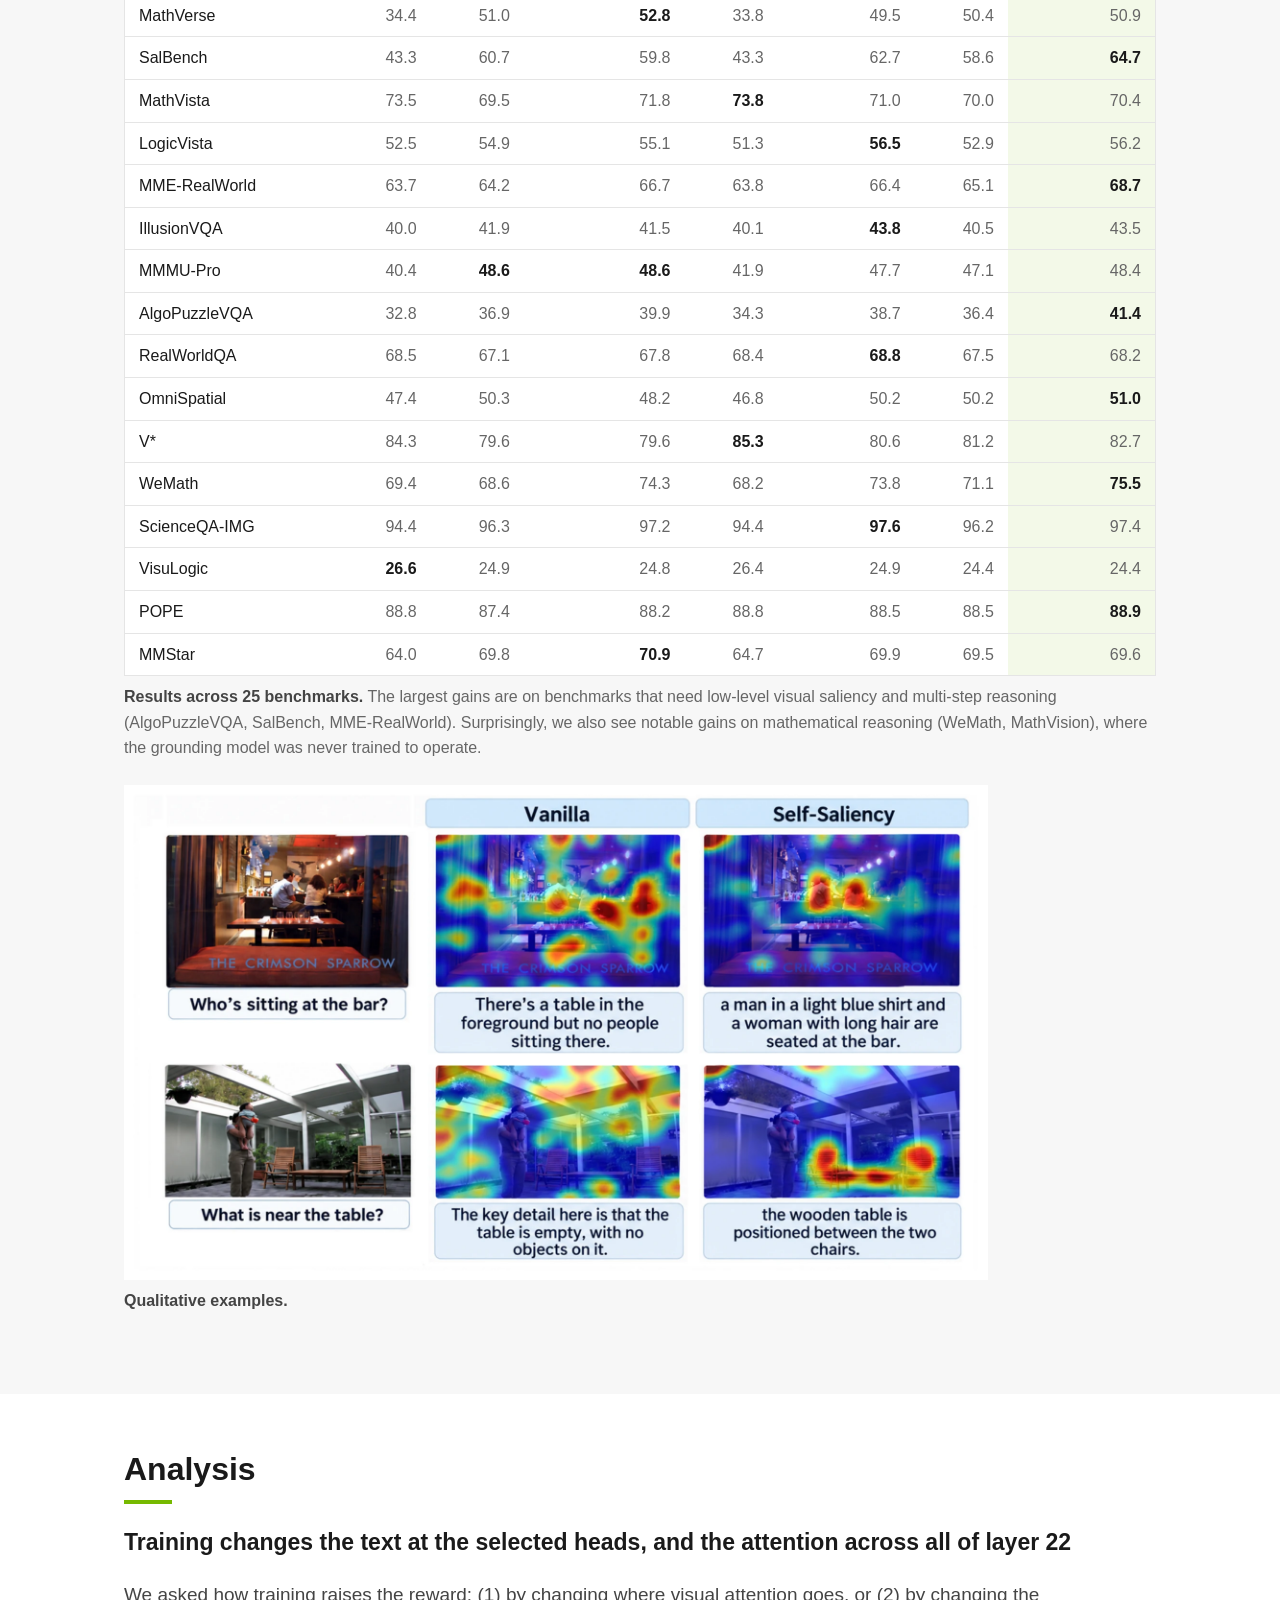
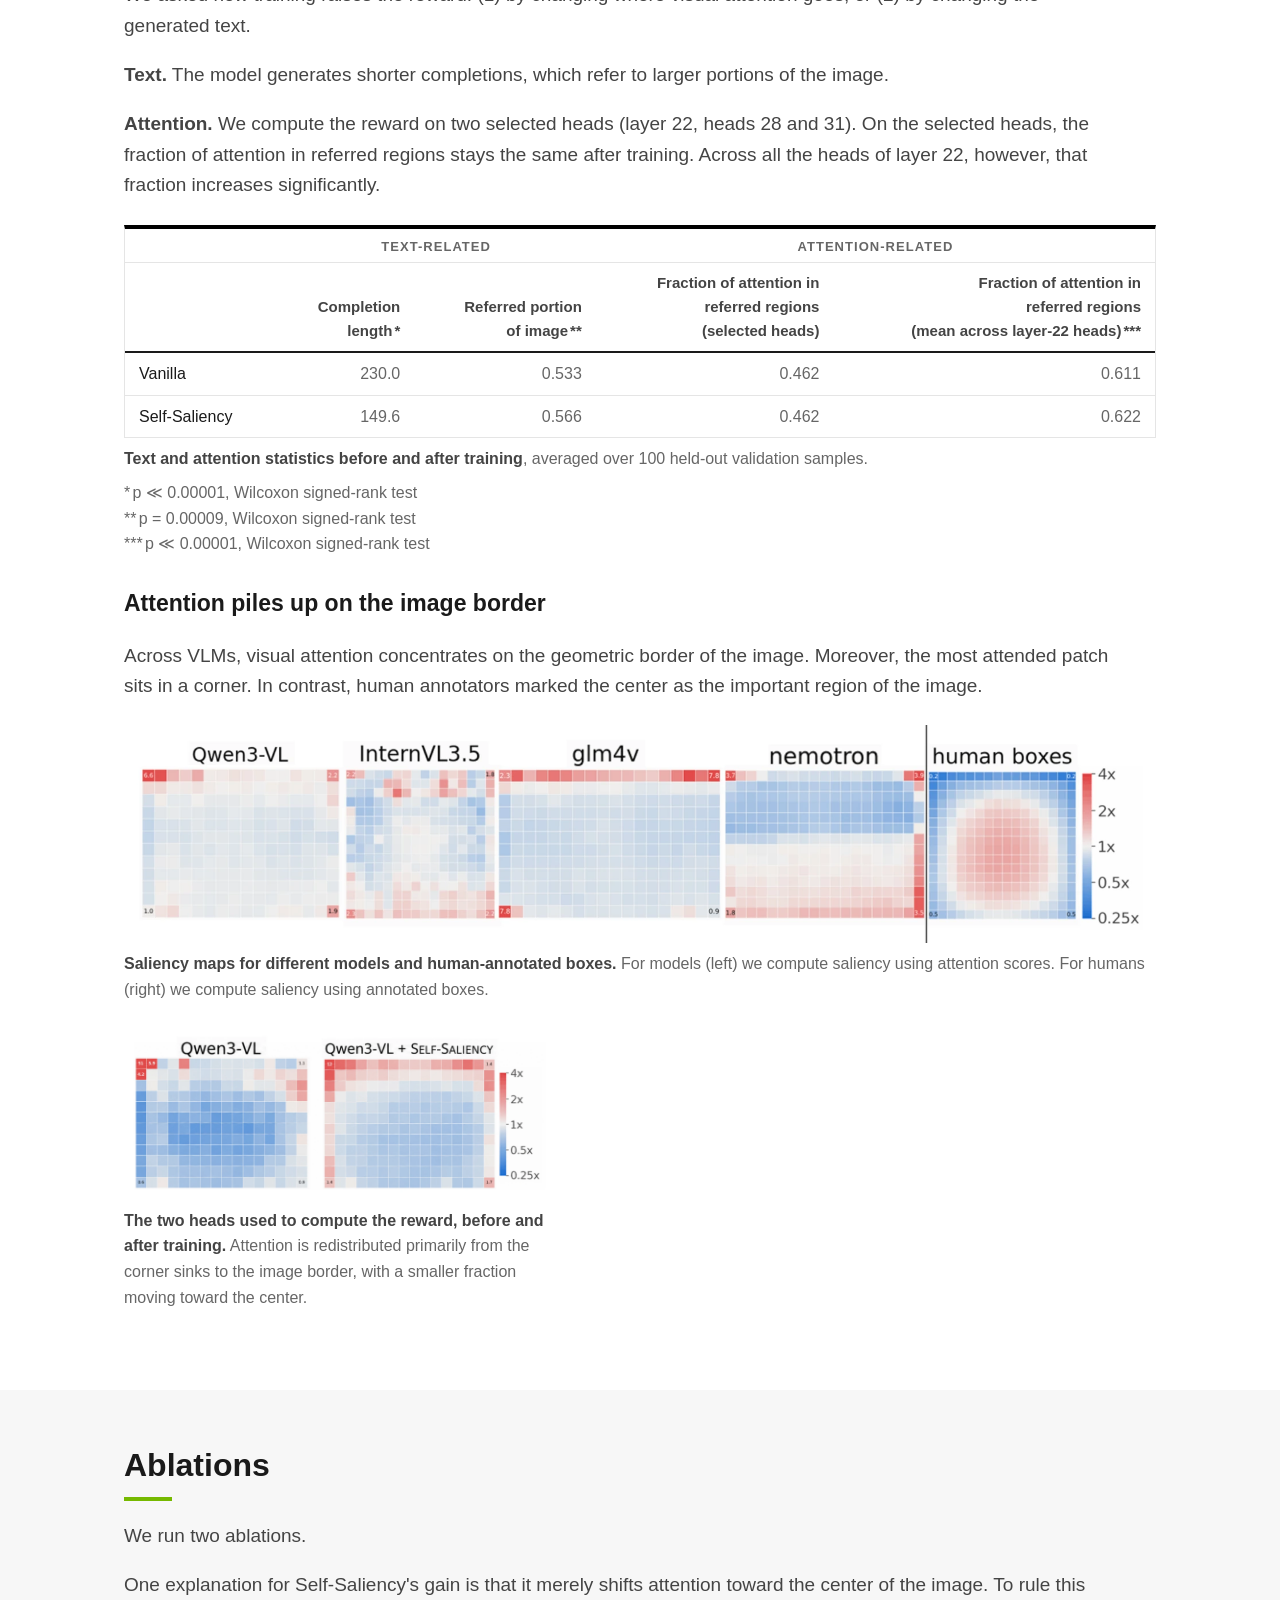
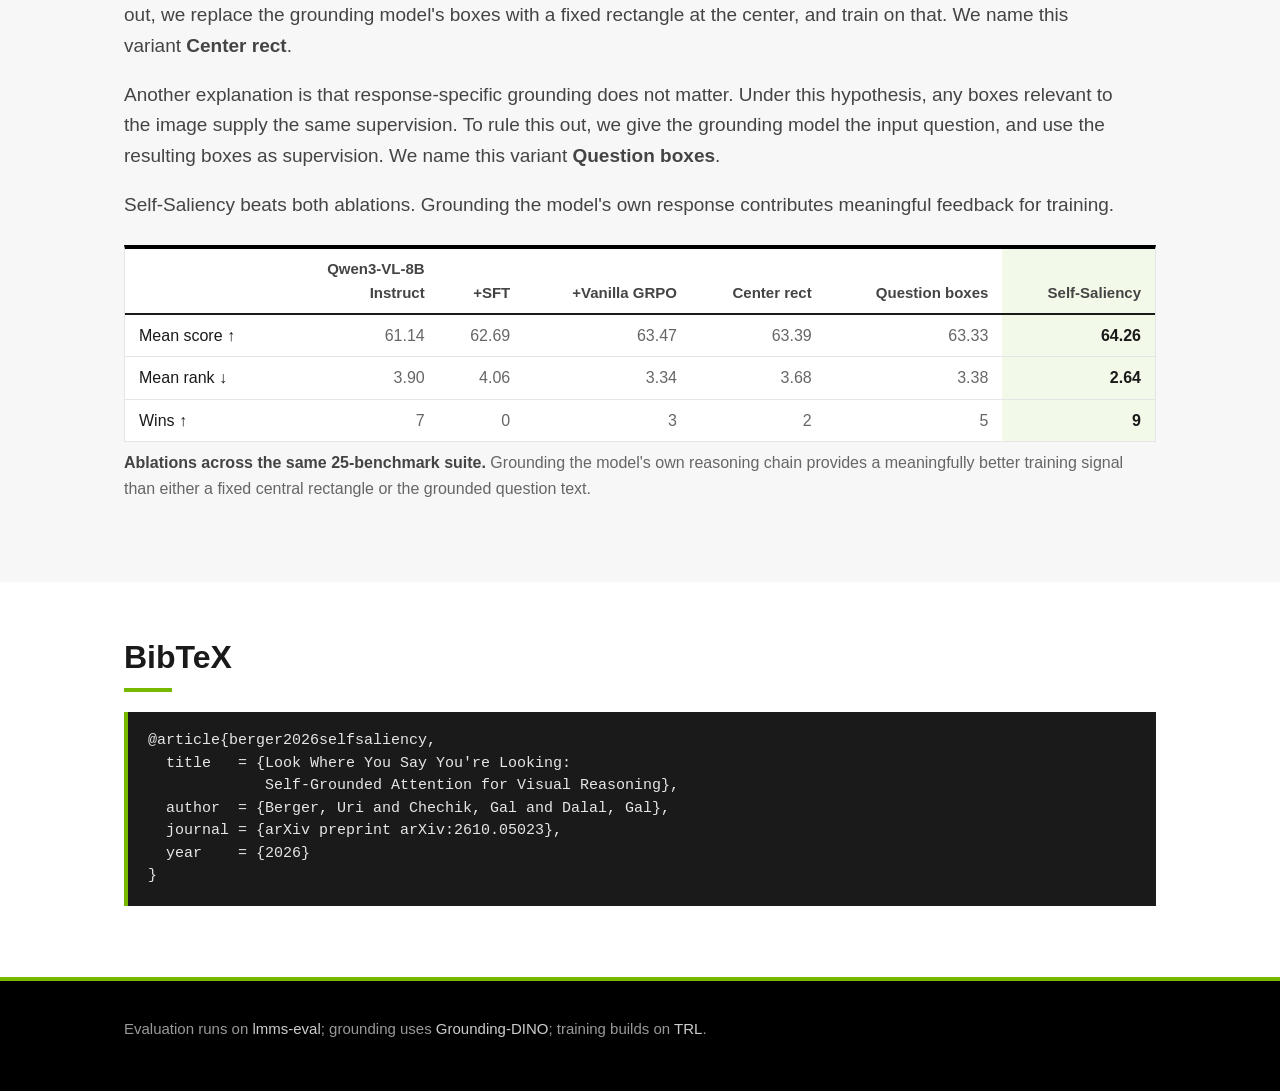
==== commit d558fc59: "rework the sections: order, wording, tables and figures TL;DR now leads, ahead of the clip. The pipe" ====
--- a/index.html
+++ b/index.html
@@ -82,8 +82,23 @@
   </ul>
 </div>
 
+<!-- =============================== tl;dr =============================== -->
+<section class="nv-section" aria-labelledby="tldr-h">
+  <div class="nv-container nv-tldr">
+    <h2 id="tldr-h">TL;DR</h2>
+    <p>
+      We introduce <b>Self-Saliency</b>, a method for aligning <b>where a model
+      looks</b> with <b>what it talks about</b>. Self-Saliency uses a grounding
+      model to localize the objects mentioned in each reasoning step, and treats
+      the resulting regions as supervision for the model's visual attention. On
+      a broad suite of 25 visual reasoning benchmarks, it outperforms recent
+      baselines.
+    </p>
+  </div>
+</section>
+
 <!-- ============================== teaser ================================ -->
-<section class="nv-section" aria-label="Teaser">
+<section class="nv-section nv-alt" aria-label="Teaser">
   <div class="nv-container">
     <figure class="nv-figure nv-figure--dark">
       <video id="teaser" playsinline muted loop controls preload="metadata"
@@ -98,28 +113,13 @@
   </div>
 </section>
 
-<!-- =============================== tl;dr =============================== -->
-<section class="nv-section nv-alt" aria-labelledby="tldr-h">
-  <div class="nv-container nv-tldr">
-    <h2 id="tldr-h">TL;DR</h2>
-    <p>
-      We introduce <b>Self-Saliency</b>, a method for aligning <b>where a model
-      looks</b> with <b>what it talks about</b>. Self-Saliency uses a grounding
-      model to localize the objects mentioned in each reasoning step, and treats
-      the resulting regions as supervision for the model's visual attention. On
-      a broad suite of 25 visual reasoning benchmarks, it outperforms recent
-      baselines.
-    </p>
-  </div>
-</section>
-
 <!-- =============================== method =============================== -->
 <section class="nv-section" aria-labelledby="method-h">
   <div class="nv-container">
     <h2 id="method-h">Method</h2>
     <figure class="nv-figure">
-      <img src="static/images/fig2.webp" width="1800" height="642" loading="lazy"
-           alt="Pipeline diagram: an input image and reasoning step feed a grounding model that produces bounding boxes; the model's visual attention produces a saliency map; the two are combined into a saliency score.">
+      <img src="static/images/fig2.webp" width="1512" height="435" loading="lazy"
+           alt="Pipeline diagram: an input image and reasoning step feed a grounding model that produces bounding boxes; the model's visual attention produces a saliency map; the overlap between the two gives a saliency score, which joins the format and accuracy rewards as input to GRPO.">
       <figcaption>
         <b>The saliency-scoring pipeline.</b> Given an input image and reasoning
         step, we extract bounding boxes corresponding to the mentioned image
@@ -148,8 +148,8 @@
             <tr>
               <th scope="col">Benchmark</th>
               <th scope="col">Qwen3-VL<br>8B-Instruct</th>
-              <th scope="col">Coldstart</th>
-              <th scope="col">No-Sal</th>
+              <th scope="col">+SFT</th>
+              <th scope="col">+Vanilla GRPO</th>
               <th scope="col">VGA</th>
               <th scope="col">Saliency-R1</th>
               <th scope="col">EASE</th>
@@ -157,47 +157,45 @@
             </tr>
           </thead>
           <tbody>
-            <tr><th scope="row">AlgoPuzzleVQA</th><td>32.8</td><td>36.9</td><td>39.9</td><td>34.3</td><td>38.7</td><td>36.4</td><td class="col-ours best">41.4</td></tr>
-            <tr><th scope="row">ChartQA</th><td>85.0</td><td>88.8</td><td>89.4</td><td>84.9</td><td>89.7</td><td>88.9</td><td class="col-ours best">90.0</td></tr>
-            <tr><th scope="row">CV-Bench</th><td>86.0</td><td>83.4</td><td>84.9</td><td class="best">86.1</td><td>83.8</td><td>84.2</td><td class="col-ours">85.9</td></tr>
-            <tr><th scope="row">DailyClue</th><td class="best">35.4</td><td>32.4</td><td>34.2</td><td>34.2</td><td>32.0</td><td>32.7</td><td class="col-ours">31.2</td></tr>
-            <tr><th scope="row">HallusionBench</th><td class="best">63.2</td><td>59.7</td><td>57.1</td><td>62.0</td><td>58.3</td><td>62.6</td><td class="col-ours">55.7</td></tr>
-            <tr><th scope="row">HR-Bench 4K</th><td>78.0</td><td>76.9</td><td>77.4</td><td>78.1</td><td>78.9</td><td>76.9</td><td class="col-ours best">79.5</td></tr>
-            <tr><th scope="row">HR-Bench 8K</th><td>74.1</td><td>72.9</td><td>72.0</td><td>74.2</td><td class="best">76.0</td><td>72.8</td><td class="col-ours">74.5</td></tr>
-            <tr><th scope="row">IllusionVQA</th><td>40.0</td><td>41.9</td><td>41.5</td><td>40.1</td><td class="best">43.8</td><td>40.5</td><td class="col-ours">43.5</td></tr>
-            <tr><th scope="row">LogicVista</th><td>52.5</td><td>54.9</td><td>55.1</td><td>51.3</td><td class="best">56.5</td><td>52.9</td><td class="col-ours">56.2</td></tr>
-            <tr><th scope="row">MathVerse</th><td>34.4</td><td>51.0</td><td class="best">52.8</td><td>33.8</td><td>49.5</td><td>50.4</td><td class="col-ours">50.9</td></tr>
-            <tr><th scope="row">MathVision</th><td>29.6</td><td>33.5</td><td>37.5</td><td>31.2</td><td>33.9</td><td>35.9</td><td class="col-ours best">41.5</td></tr>
-            <tr><th scope="row">MathVista</th><td>73.5</td><td>69.5</td><td>71.8</td><td class="best">73.8</td><td>71.0</td><td>70.0</td><td class="col-ours">70.4</td></tr>
-            <tr><th scope="row">MME</th><td>2375.9</td><td>2371.7</td><td>2376.1</td><td>2379.8</td><td class="best">2395.7</td><td>2395.4</td><td class="col-ours">2355.1</td></tr>
-            <tr><th scope="row">MME-RealWorld</th><td>63.7</td><td>64.2</td><td>66.7</td><td>63.8</td><td>66.4</td><td>65.1</td><td class="col-ours best">68.7</td></tr>
-            <tr><th scope="row">MMK12</th><td class="best">68.2</td><td>63.1</td><td>62.3</td><td>67.9</td><td>61.1</td><td>63.1</td><td class="col-ours">62.0</td></tr>
-            <tr><th scope="row">MMMU-Pro</th><td>40.4</td><td class="best">48.6</td><td class="best">48.6</td><td>41.9</td><td>47.7</td><td>47.1</td><td class="col-ours">48.4</td></tr>
-            <tr><th scope="row">MMStar</th><td>64.0</td><td>69.8</td><td class="best">70.9</td><td>64.7</td><td>69.9</td><td>69.5</td><td class="col-ours">69.6</td></tr>
-            <tr><th scope="row">OmniSpatial</th><td>47.4</td><td>50.3</td><td>48.2</td><td>46.8</td><td>50.2</td><td>50.2</td><td class="col-ours best">51.0</td></tr>
-            <tr><th scope="row">SalBench</th><td>43.3</td><td>60.7</td><td>59.8</td><td>43.3</td><td>62.7</td><td>58.6</td><td class="col-ours best">64.7</td></tr>
-            <tr><th scope="row">POPE</th><td>88.8</td><td>87.4</td><td>88.2</td><td>88.8</td><td>88.5</td><td>88.5</td><td class="col-ours best">88.9</td></tr>
-            <tr><th scope="row">RealWorldQA</th><td>68.5</td><td>67.1</td><td>67.8</td><td>68.4</td><td class="best">68.8</td><td>67.5</td><td class="col-ours">68.2</td></tr>
-            <tr><th scope="row">ScienceQA-IMG</th><td>94.4</td><td>96.3</td><td>97.2</td><td>94.4</td><td class="best">97.6</td><td>96.2</td><td class="col-ours">97.4</td></tr>
-            <tr><th scope="row">VisuLogic</th><td class="best">26.6</td><td>24.9</td><td>24.8</td><td>26.4</td><td>24.9</td><td>24.4</td><td class="col-ours">24.4</td></tr>
-            <tr><th scope="row">V*</th><td>84.3</td><td>79.6</td><td>79.6</td><td class="best">85.3</td><td>80.6</td><td>81.2</td><td class="col-ours">82.7</td></tr>
-            <tr><th scope="row">WeMath</th><td>69.4</td><td>68.6</td><td>74.3</td><td>68.2</td><td>73.8</td><td>71.1</td><td class="col-ours best">75.5</td></tr>
-
             <tr class="summary"><th scope="row">Mean score &uarr;</th><td>61.1</td><td>62.7</td><td>63.5</td><td>61.2</td><td>63.6</td><td>62.9</td><td class="col-ours best">64.3</td></tr>
             <tr class="summary"><th scope="row">Mean rank &darr;</th><td>4.42</td><td>4.64</td><td>3.68</td><td>4.48</td><td>3.26</td><td>4.50</td><td class="col-ours best">3.02</td></tr>
             <tr class="summary"><th scope="row">Wins &uarr;</th><td>4</td><td>0</td><td>3</td><td>3</td><td>6</td><td>0</td><td class="col-ours best">9</td></tr>
           </tbody>
+          <tbody>
+            <tr><th scope="row">HR-Bench 8K</th><td>74.1</td><td>72.9</td><td>72.0</td><td>74.2</td><td class="best">76.0</td><td>72.8</td><td class="col-ours">74.5</td></tr>
+            <tr><th scope="row">DailyClue</th><td class="best">35.4</td><td>32.4</td><td>34.2</td><td>34.2</td><td>32.0</td><td>32.7</td><td class="col-ours">31.2</td></tr>
+            <tr><th scope="row">ChartQA</th><td>85.0</td><td>88.8</td><td>89.4</td><td>84.9</td><td>89.7</td><td>88.9</td><td class="col-ours best">90.0</td></tr>
+            <tr><th scope="row">CV-Bench</th><td>86.0</td><td>83.4</td><td>84.9</td><td class="best">86.1</td><td>83.8</td><td>84.2</td><td class="col-ours">85.9</td></tr>
+            <tr><th scope="row">HallusionBench</th><td class="best">63.2</td><td>59.7</td><td>57.1</td><td>62.0</td><td>58.3</td><td>62.6</td><td class="col-ours">55.7</td></tr>
+            <tr><th scope="row">MathVision</th><td>29.6</td><td>33.5</td><td>37.5</td><td>31.2</td><td>33.9</td><td>35.9</td><td class="col-ours best">41.5</td></tr>
+            <tr><th scope="row">MME</th><td>2375.9</td><td>2371.7</td><td>2376.1</td><td>2379.8</td><td class="best">2395.7</td><td>2395.4</td><td class="col-ours">2355.1</td></tr>
+            <tr><th scope="row">MMK12</th><td class="best">68.2</td><td>63.1</td><td>62.3</td><td>67.9</td><td>61.1</td><td>63.1</td><td class="col-ours">62.0</td></tr>
+            <tr><th scope="row">HR-Bench 4K</th><td>78.0</td><td>76.9</td><td>77.4</td><td>78.1</td><td>78.9</td><td>76.9</td><td class="col-ours best">79.5</td></tr>
+            <tr><th scope="row">MathVerse</th><td>34.4</td><td>51.0</td><td class="best">52.8</td><td>33.8</td><td>49.5</td><td>50.4</td><td class="col-ours">50.9</td></tr>
+            <tr><th scope="row">SalBench</th><td>43.3</td><td>60.7</td><td>59.8</td><td>43.3</td><td>62.7</td><td>58.6</td><td class="col-ours best">64.7</td></tr>
+            <tr><th scope="row">MathVista</th><td>73.5</td><td>69.5</td><td>71.8</td><td class="best">73.8</td><td>71.0</td><td>70.0</td><td class="col-ours">70.4</td></tr>
+            <tr><th scope="row">LogicVista</th><td>52.5</td><td>54.9</td><td>55.1</td><td>51.3</td><td class="best">56.5</td><td>52.9</td><td class="col-ours">56.2</td></tr>
+            <tr><th scope="row">MME-RealWorld</th><td>63.7</td><td>64.2</td><td>66.7</td><td>63.8</td><td>66.4</td><td>65.1</td><td class="col-ours best">68.7</td></tr>
+            <tr><th scope="row">IllusionVQA</th><td>40.0</td><td>41.9</td><td>41.5</td><td>40.1</td><td class="best">43.8</td><td>40.5</td><td class="col-ours">43.5</td></tr>
+            <tr><th scope="row">MMMU-Pro</th><td>40.4</td><td class="best">48.6</td><td class="best">48.6</td><td>41.9</td><td>47.7</td><td>47.1</td><td class="col-ours">48.4</td></tr>
+            <tr><th scope="row">AlgoPuzzleVQA</th><td>32.8</td><td>36.9</td><td>39.9</td><td>34.3</td><td>38.7</td><td>36.4</td><td class="col-ours best">41.4</td></tr>
+            <tr><th scope="row">RealWorldQA</th><td>68.5</td><td>67.1</td><td>67.8</td><td>68.4</td><td class="best">68.8</td><td>67.5</td><td class="col-ours">68.2</td></tr>
+            <tr><th scope="row">OmniSpatial</th><td>47.4</td><td>50.3</td><td>48.2</td><td>46.8</td><td>50.2</td><td>50.2</td><td class="col-ours best">51.0</td></tr>
+            <tr><th scope="row">V*</th><td>84.3</td><td>79.6</td><td>79.6</td><td class="best">85.3</td><td>80.6</td><td>81.2</td><td class="col-ours">82.7</td></tr>
+            <tr><th scope="row">WeMath</th><td>69.4</td><td>68.6</td><td>74.3</td><td>68.2</td><td>73.8</td><td>71.1</td><td class="col-ours best">75.5</td></tr>
+            <tr><th scope="row">ScienceQA-IMG</th><td>94.4</td><td>96.3</td><td>97.2</td><td>94.4</td><td class="best">97.6</td><td>96.2</td><td class="col-ours">97.4</td></tr>
+            <tr><th scope="row">VisuLogic</th><td class="best">26.6</td><td>24.9</td><td>24.8</td><td>26.4</td><td>24.9</td><td>24.4</td><td class="col-ours">24.4</td></tr>
+            <tr><th scope="row">POPE</th><td>88.8</td><td>87.4</td><td>88.2</td><td>88.8</td><td>88.5</td><td>88.5</td><td class="col-ours best">88.9</td></tr>
+            <tr><th scope="row">MMStar</th><td>64.0</td><td>69.8</td><td class="best">70.9</td><td>64.7</td><td>69.9</td><td>69.5</td><td class="col-ours">69.6</td></tr>
+          </tbody>
         </table>
       </div>
       <figcaption>
-        <b>Results across 25 benchmarks.</b> Best per benchmark in bold. Mean
-        score is computed over all 25 benchmarks after rescaling MME to
-        [0,&nbsp;100] (raw&nbsp;/&nbsp;2800). Mean rank averages the
-        per-benchmark ranks (1&nbsp;=&nbsp;best). The largest gains are on
-        benchmarks that need low-level visual saliency and multi-step reasoning
-        &mdash; AlgoPuzzleVQA, SalBench, MME-RealWorld &mdash; and, unexpectedly,
-        on mathematical reasoning (WeMath, MathVision), where Grounding-DINO was
-        never trained to operate.
+        <b>Results across 25 benchmarks.</b> The largest gains are on benchmarks
+        that need low-level visual saliency and multi-step reasoning
+        (AlgoPuzzleVQA, SalBench, MME-RealWorld). Surprisingly, we also see
+        notable gains on mathematical reasoning (WeMath, MathVision), where the
+        grounding model was never trained to operate.
       </figcaption>
     </figure>
 
@@ -205,8 +203,7 @@
       <img src="static/images/fig3.webp" width="1800" height="1032" loading="lazy"
            alt="Qualitative examples in which Self-Saliency attends to and correctly reads small, low-level visual details.">
       <figcaption>
-        <b>Qualitative examples</b> of how Self-Saliency correctly identifies
-        low-level visual information.
+        <b>Qualitative examples.</b>
       </figcaption>
     </figure>
   </div>
@@ -222,17 +219,18 @@
       all of layer 22
     </h3>
     <p>
-      The model can raise the reward two ways: by changing its attention, or by
-      changing its text.
-    </p>
-    <p>
-      At the heads the reward is measured on (layer 22, heads 28 and 31), the
-      text does most of the work &mdash; the trained model writes shorter chains
-      that refer to larger regions.
-    </p>
-    <p>
-      Across all the heads of layer 22, attention inside the grounded regions
-      increases significantly.
+      We asked how training raises the reward: (1)&nbsp;by changing where visual
+      attention goes, or (2)&nbsp;by changing the generated text.
+    </p>
+    <p>
+      <b>Text.</b> The model generates shorter completions, which refer to
+      larger portions of the image.
+    </p>
+    <p>
+      <b>Attention.</b> We compute the reward on two selected heads (layer 22,
+      heads 28 and 31). On the selected heads, the fraction of attention in
+      referred regions stays the same after training. Across all the heads of
+      layer 22, however, that fraction increases significantly.
     </p>
 
     <figure class="nv-figure">
@@ -246,74 +244,47 @@
             </tr>
             <tr>
               <th scope="col"></th>
-              <th scope="col">Completion length</th>
-              <th scope="col">Box union area</th>
-              <th scope="col">In-region share<br>(selected heads)</th>
-              <th scope="col">In-region share<br>(layer-22 heads)</th>
+              <th scope="col">Completion<br>length&#8239;*</th>
+              <th scope="col">Referred portion<br>of image&#8239;**</th>
+              <th scope="col">Fraction of attention in<br>referred regions<br>(selected heads)</th>
+              <th scope="col">Fraction of attention in<br>referred regions<br>(mean across layer-22 heads)&#8239;***</th>
             </tr>
           </thead>
           <tbody>
-            <tr><th scope="row">Vanilla</th><td>230.0</td><td>0.533</td><td>0.462</td><td>0.612</td></tr>
-            <tr><th scope="row">Self-Saliency</th><td>149.6</td><td>0.566</td><td>0.462</td><td>0.621</td></tr>
+            <tr><th scope="row">Vanilla</th><td>230.0</td><td>0.533</td><td>0.462</td><td>0.611</td></tr>
+            <tr><th scope="row">Self-Saliency</th><td>149.6</td><td>0.566</td><td>0.462</td><td>0.622</td></tr>
           </tbody>
         </table>
       </div>
       <figcaption>
         <b>Text and attention statistics before and after training</b>, averaged
-        over 100 held-out validation samples. In-region share is attention inside
-        grounded regions divided by all visual attention.
+        over 100 held-out validation samples.
+        <span class="nv-footnotes">
+          *&#8239;p&nbsp;&#8810;&nbsp;0.00001, Wilcoxon signed-rank test<br>
+          **&#8239;p&nbsp;=&nbsp;0.00009, Wilcoxon signed-rank test<br>
+          ***&#8239;p&nbsp;&#8810;&nbsp;0.00001, Wilcoxon signed-rank test
+        </span>
       </figcaption>
     </figure>
 
     <h3>Attention piles up on the image border</h3>
     <p>
-      Across four instruction-tuned VLMs, visual attention is enriched along the
-      geometric border of the image and depleted in the center &mdash; and in
-      every model the single most enriched patch sits in a <em>corner</em>.
-      Human annotators marking the regions that matter for answering the
-      question do the opposite.
-    </p>
-
-    <figure class="nv-figure">
-      <div class="nv-table-scroll">
-        <table>
-          <thead>
-            <tr>
-              <th scope="col">Model</th>
-              <th scope="col">En border ring</th>
-              <th scope="col">En center</th>
-              <th scope="col">Largest En</th>
-            </tr>
-          </thead>
-          <tbody>
-            <tr><th scope="row">Qwen3-VL-8B-Instruct</th><td>1.20</td><td>0.92</td><td>Top left, 6.64</td></tr>
-            <tr><th scope="row">InternVL3.5-8B</th><td>1.18</td><td>0.95</td><td>Bottom left, 2.29</td></tr>
-            <tr><th scope="row">GLM-4.1V-Thinking</th><td>1.50</td><td>0.82</td><td>Top right, 7.79</td></tr>
-            <tr><th scope="row">Nemotron-Omni</th><td>1.43</td><td>0.87</td><td>Top right, 3.86</td></tr>
-            <tr><th scope="row">Human boxes</th><td>0.53</td><td>1.14</td><td>Non-border, 1.87</td></tr>
-          </tbody>
-        </table>
-      </div>
-      <figcaption>
-        <b>Attention enrichment.</b> Enrichment is the share of visual attention
-        a set of patches receives divided by the share of patches it contains;
-        En&nbsp;=&nbsp;1 means no effect. Every model is above 1 on the border
-        ring and below 1 in the center. Human boxes invert it.
-      </figcaption>
-    </figure>
+      Across VLMs, visual attention concentrates on the geometric border of the
+      image. Moreover, the most attended patch sits in a corner. In contrast,
+      human annotators marked the center as the important region of the image.
+    </p>
 
     <figure class="nv-figure">
       <img src="static/images/fig4.webp" width="1800" height="380" loading="lazy"
-           alt="Five patch-grid heatmaps. The four model maps light up along the image border with a bright corner; the human-annotation map is brightest in the middle.">
+           alt="Five patch-grid heatmaps, separated by a vertical rule. The four model maps on the left light up along the image border with a bright corner; the human-annotation map on the right is brightest in the middle.">
       <figcaption>
         <b>Saliency maps for different models and human-annotated boxes.</b> For
-        each model, a cell is the fraction of total visual attention assigned to
-        that image patch. For the human annotations (right), a cell is the
-        fraction of images in which that patch falls inside an annotated box.
-      </figcaption>
-    </figure>
-
-    <figure class="nv-figure nv-figure--narrow">
+        models (left) we compute saliency using attention scores. For humans
+        (right) we compute saliency using annotated boxes.
+      </figcaption>
+    </figure>
+
+    <figure class="nv-figure nv-figure--half">
       <img src="static/images/fig5.webp" width="1800" height="722" loading="lazy"
            alt="Two patch-grid heatmaps of the two heads used to compute the reward, before and after training. The bright top-left corner is much weaker after training and the mass is spread along the border and toward the center.">
       <figcaption>
@@ -330,14 +301,23 @@
   <div class="nv-container">
     <h2 id="ablation-h">Ablations</h2>
 
-    <p>
-      Two variants change only where the target boxes come from.
-      <b>Center rect</b> uses a fixed rectangle in the middle of the image
-      &mdash; if that matched Self-Saliency, the gains would just be
-      &ldquo;attend away from the corner&rdquo;.
-      <b>Question boxes</b> grounds the input question instead of the model's
-      own reasoning steps &mdash; testing whether chain-level grounding beats
-      image-level text. Neither closes the gap.
+    <p>We run two ablations.</p>
+    <p>
+      One explanation for Self-Saliency's gain is that it merely shifts
+      attention toward the center of the image. To rule this out, we replace the
+      grounding model's boxes with a fixed rectangle at the center, and train on
+      that. We name this variant <b>Center rect</b>.
+    </p>
+    <p>
+      Another explanation is that response-specific grounding does not matter.
+      Under this hypothesis, any boxes relevant to the image supply the same
+      supervision. To rule this out, we give the grounding model the input
+      question, and use the resulting boxes as supervision. We name this variant
+      <b>Question boxes</b>.
+    </p>
+    <p>
+      Self-Saliency beats both ablations. Grounding the model's own response
+      contributes meaningful feedback for training.
     </p>
 
     <figure class="nv-figure">
@@ -347,8 +327,8 @@
             <tr>
               <th scope="col"></th>
               <th scope="col">Qwen3-VL-8B<br>Instruct</th>
-              <th scope="col">Coldstart</th>
-              <th scope="col">No-Sal</th>
+              <th scope="col">+SFT</th>
+              <th scope="col">+Vanilla GRPO</th>
               <th scope="col">Center rect</th>
               <th scope="col">Question boxes</th>
               <th scope="col" class="col-ours">Self-Saliency</th>
@@ -357,7 +337,7 @@
           <tbody>
             <tr><th scope="row">Mean score &uarr;</th><td>61.14</td><td>62.69</td><td>63.47</td><td>63.39</td><td>63.33</td><td class="col-ours best">64.26</td></tr>
             <tr><th scope="row">Mean rank &darr;</th><td>3.90</td><td>4.06</td><td>3.34</td><td>3.68</td><td>3.38</td><td class="col-ours best">2.64</td></tr>
-            <tr><th scope="row">Wins &uarr;</th><td class="best">7</td><td>0</td><td>3</td><td>2</td><td>5</td><td class="col-ours best">9</td></tr>
+            <tr><th scope="row">Wins &uarr;</th><td>7</td><td>0</td><td>3</td><td>2</td><td>5</td><td class="col-ours best">9</td></tr>
           </tbody>
         </table>
       </div>
--- a/static/css/index.css
+++ b/static/css/index.css
@@ -154,6 +154,14 @@
 
 .nv-figure figcaption b { color: var(--nv-ink-2); font-weight: 700; }
 .nv-figure--narrow { max-width: 54rem; }
+.nv-figure--half   { max-width: 27rem; }
+
+/* the significance key under a caption: same size and colour, its own block */
+.nv-footnotes {
+  display: block;
+  margin-top: 8px;
+  font-variant-numeric: tabular-nums;
+}
 
 /* ---------- tables ---------- */
 
@@ -216,8 +224,11 @@
 .col-ours { background: rgba(118, 185, 0, 0.09); }
 thead th.col-ours { background: rgba(118, 185, 0, 0.09); }
 
-tr.summary th[scope="row"], tr.summary td { border-top: 2px solid var(--nv-ink); }
+/* the summary rows lead the table, so the rule that sets them apart goes under
+   the last of them rather than over the first */
 tr.summary td, tr.summary th[scope="row"] { font-weight: 700; }
+tbody:first-of-type tr.summary:last-child th[scope="row"],
+tbody:first-of-type tr.summary:last-child td { border-bottom: 2px solid var(--nv-ink); }
 
 /* ---------- footer ---------- */
 
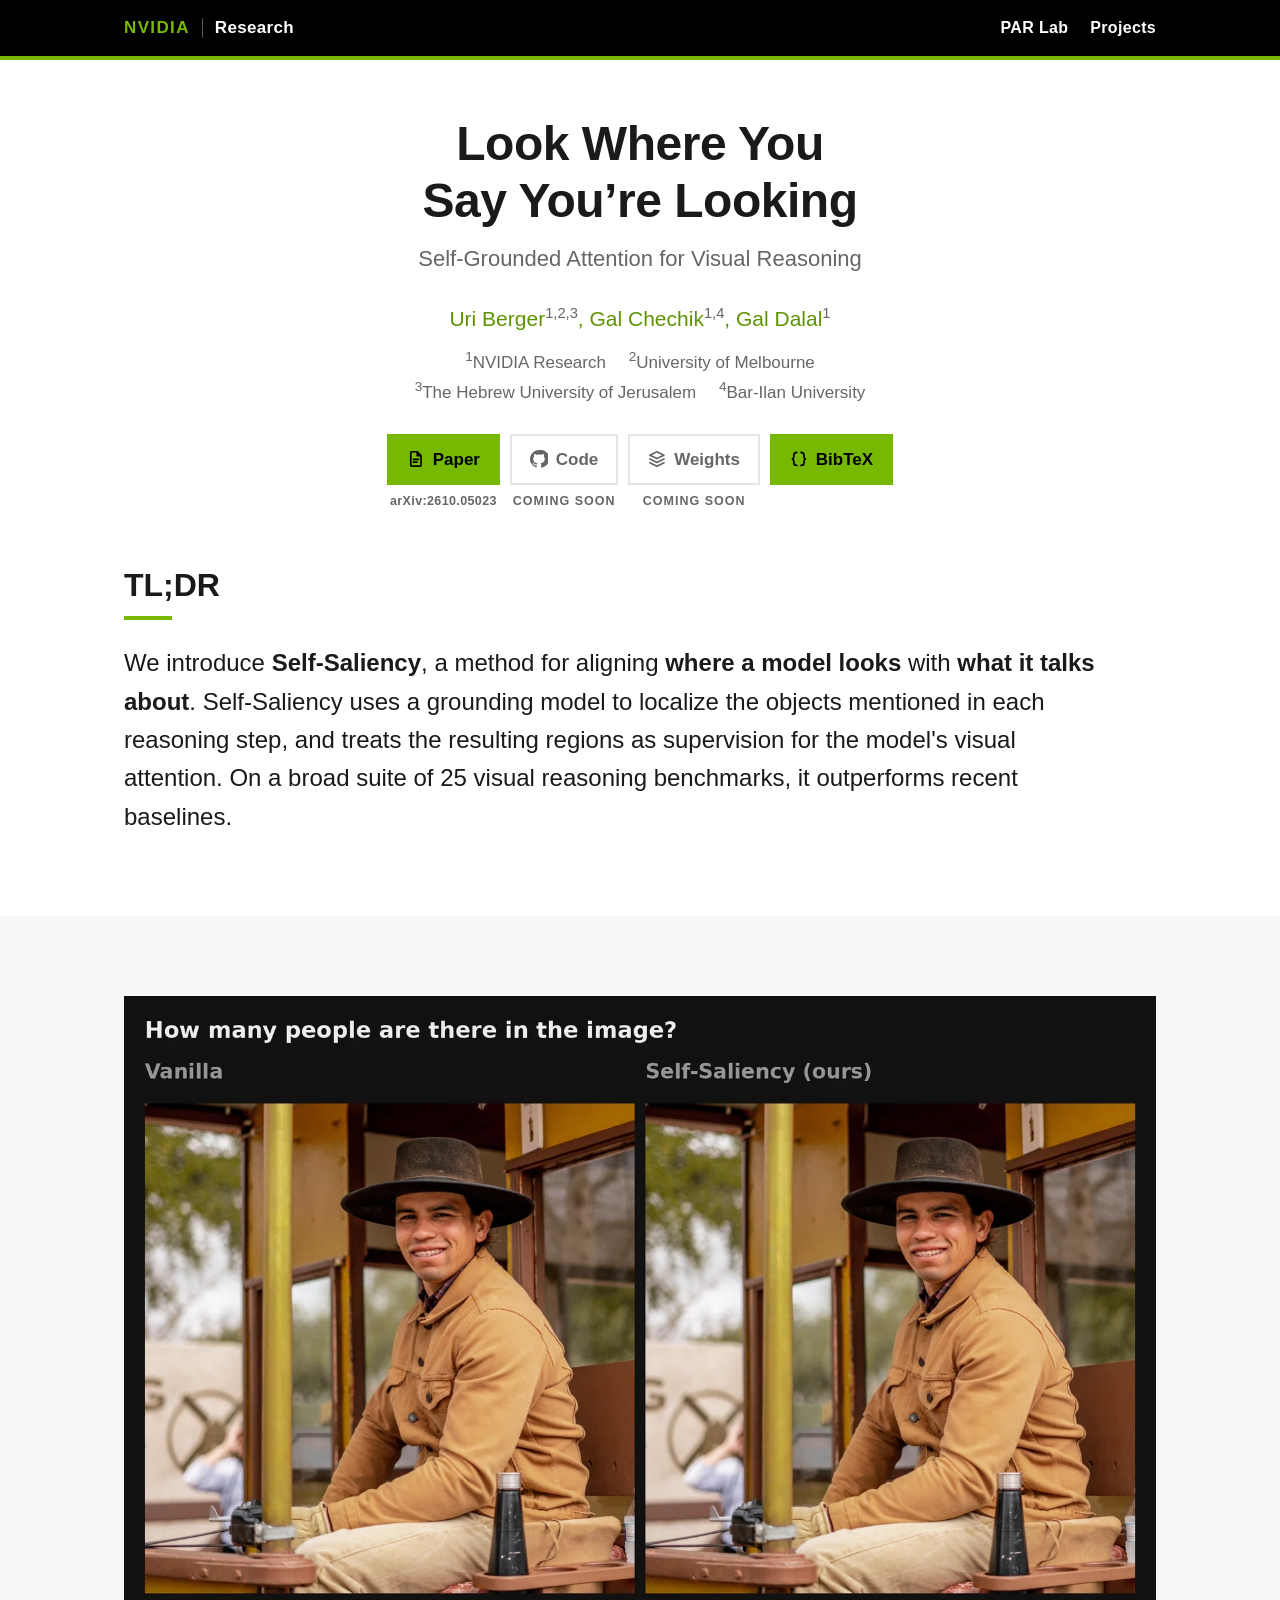
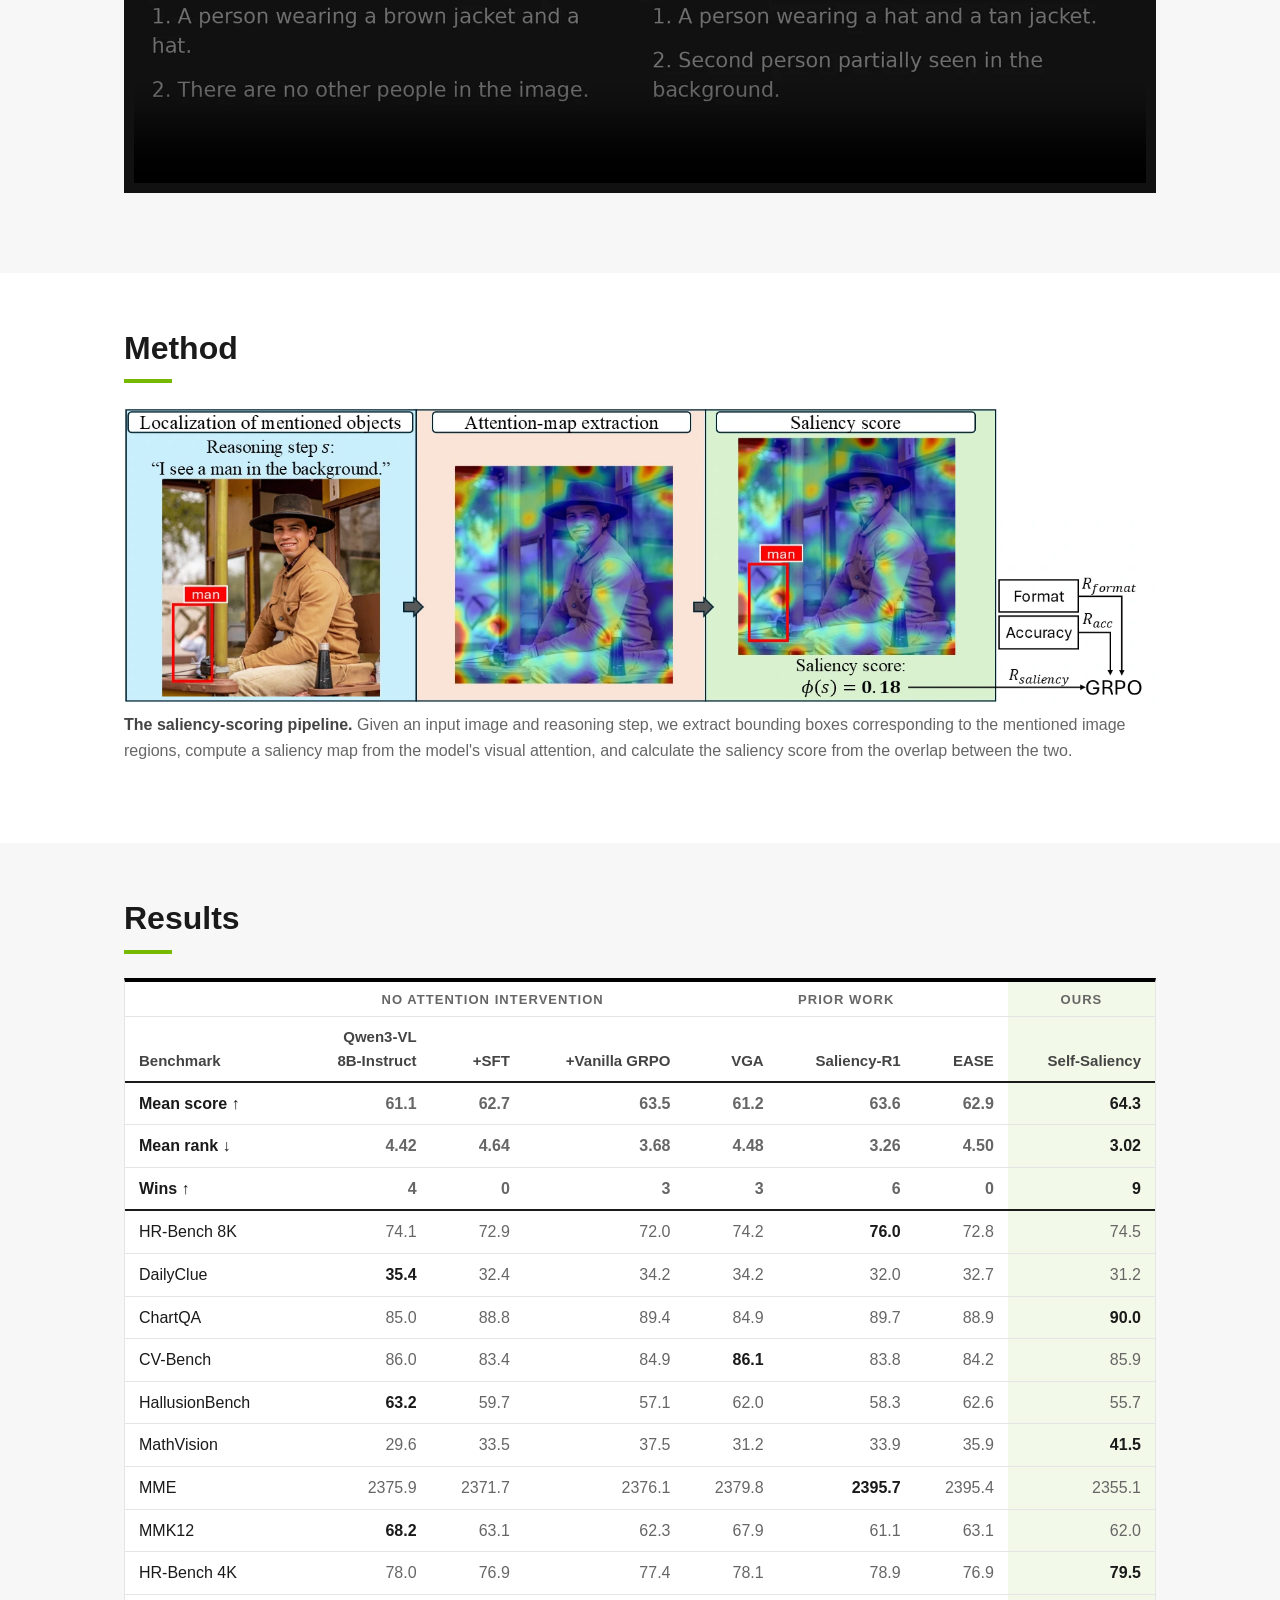
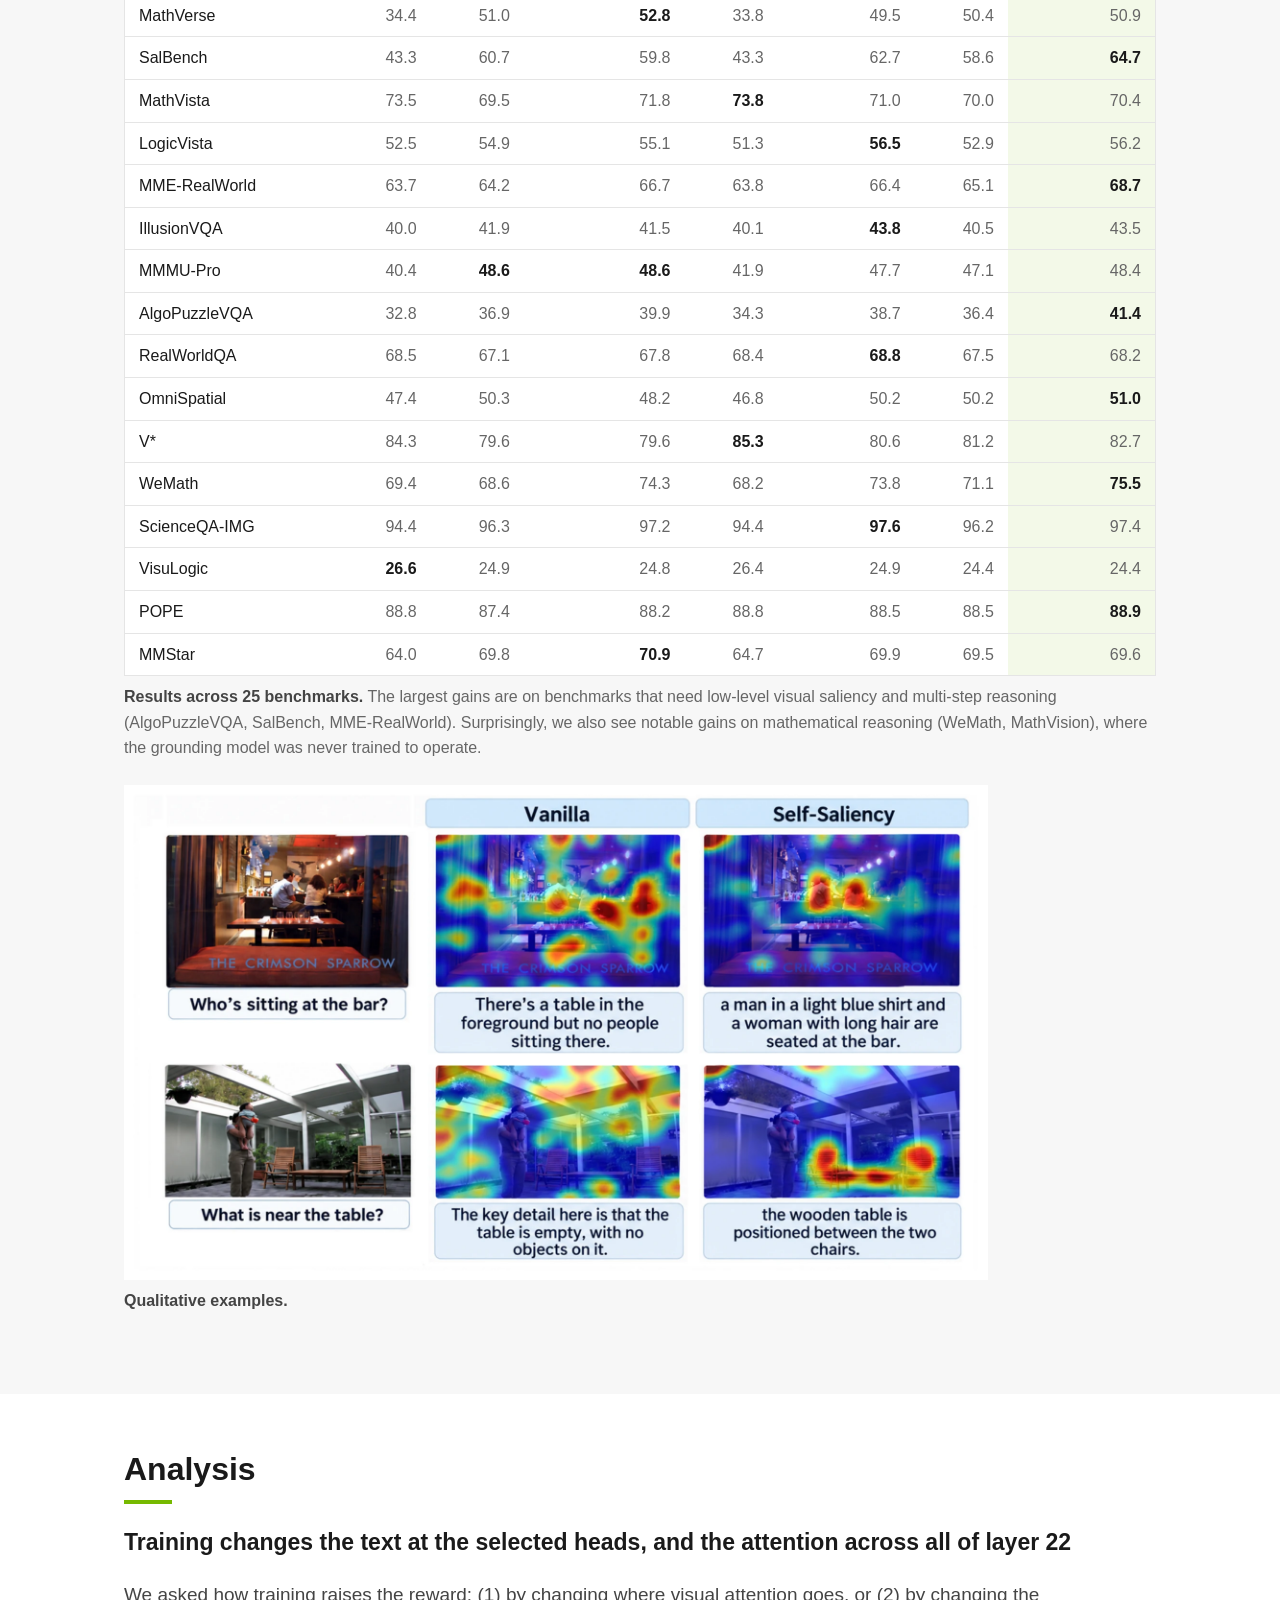
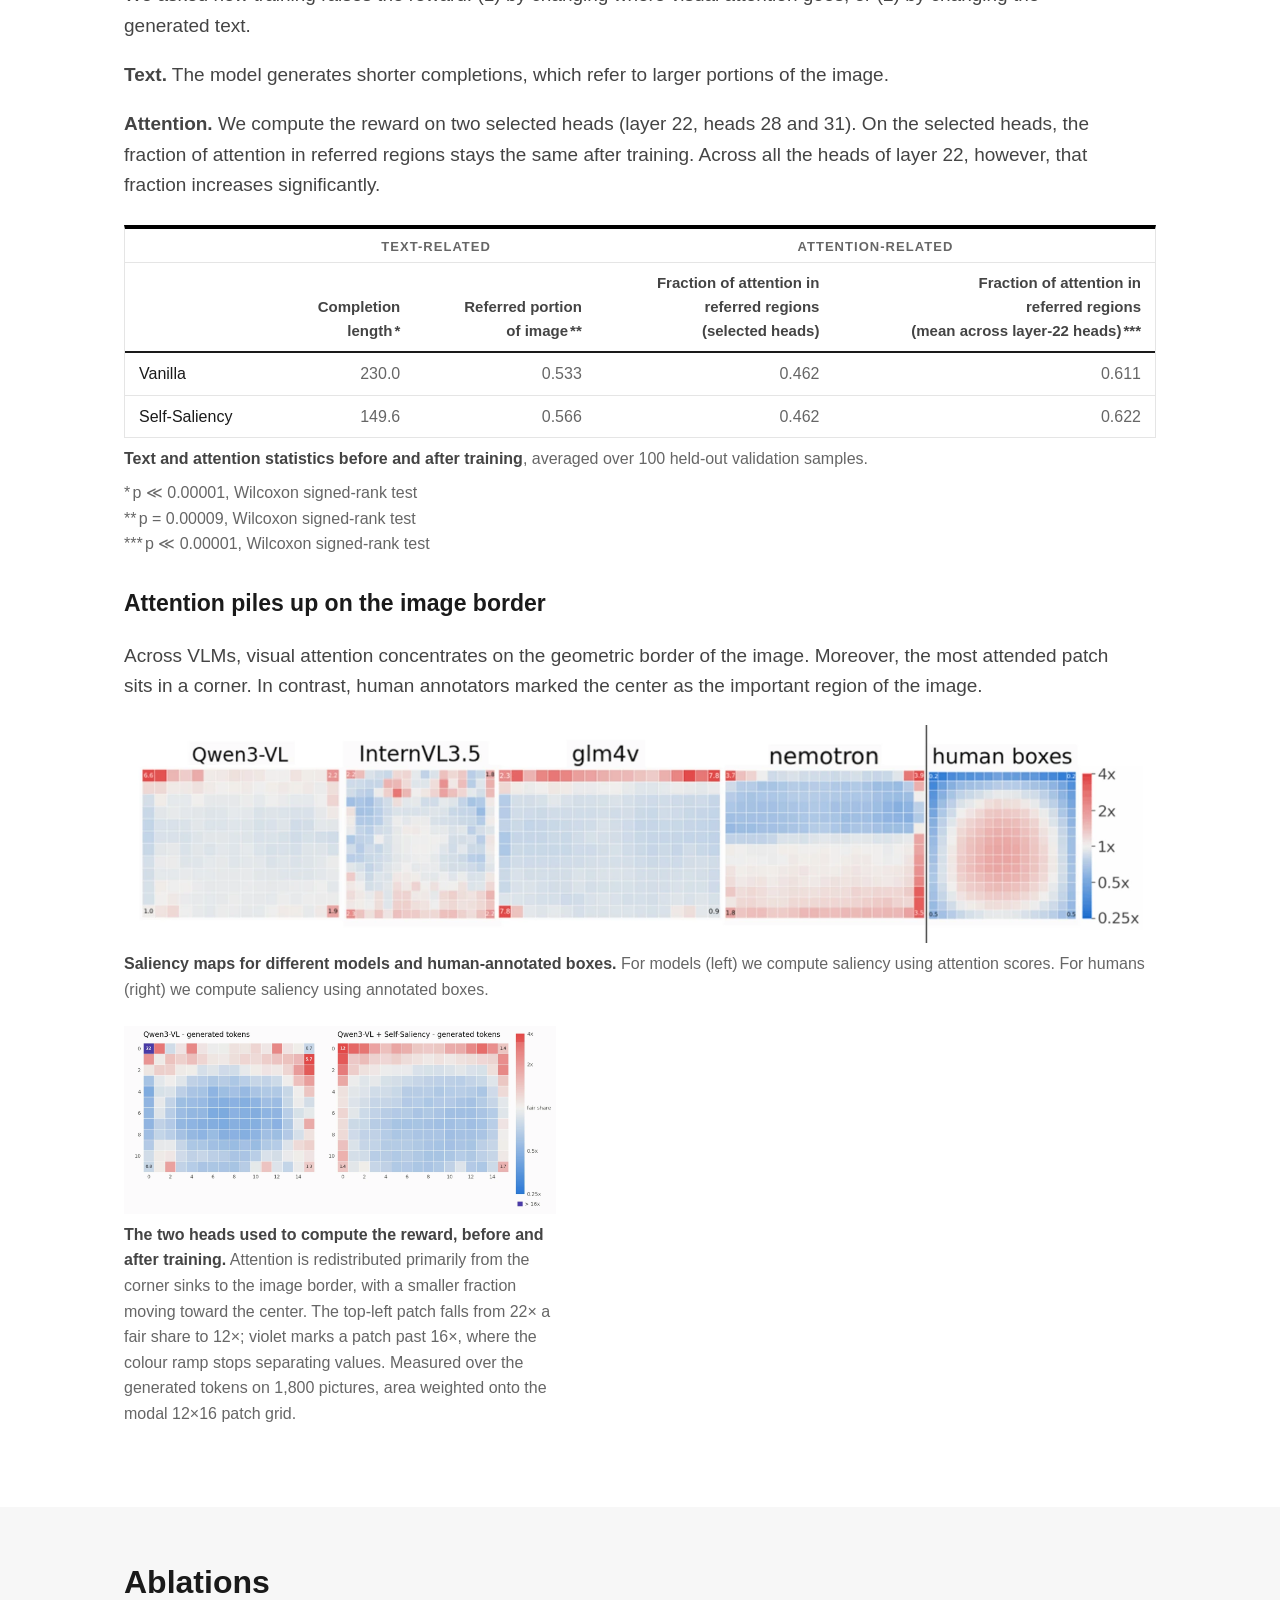
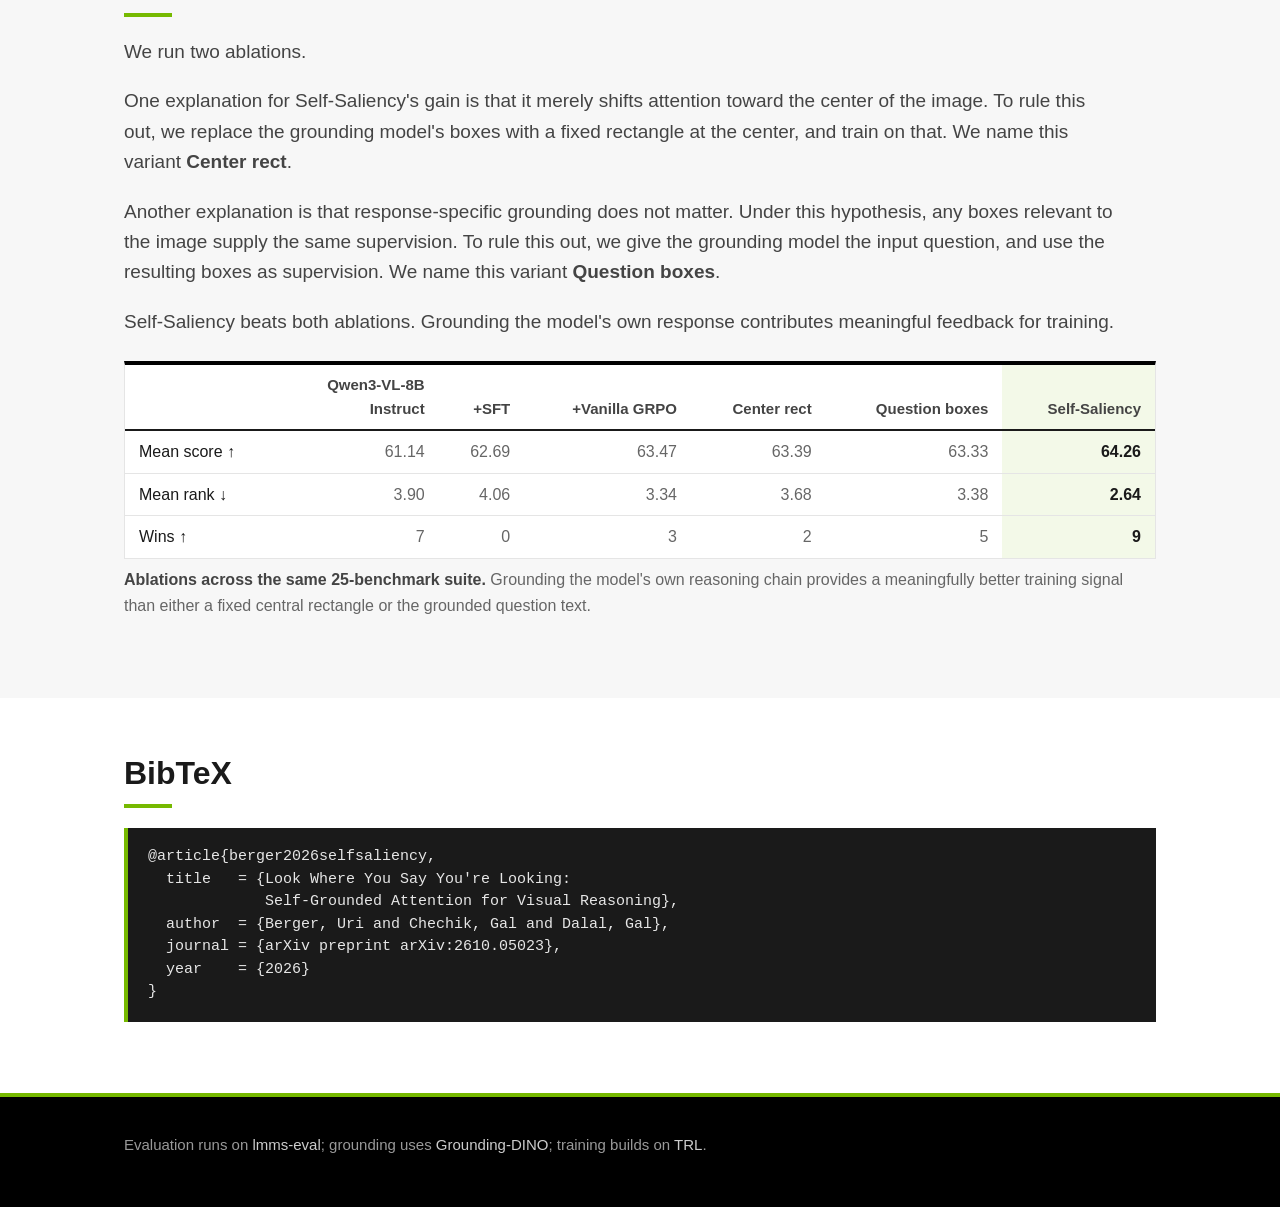
==== commit 02c8849c: "fig5: the regenerated pair, with a colour for the off-scale corner Replaces the PDF render of Figure" ====
--- a/index.html
+++ b/index.html
@@ -285,12 +285,16 @@
     </figure>
 
     <figure class="nv-figure nv-figure--half">
-      <img src="static/images/fig5.webp" width="1800" height="722" loading="lazy"
-           alt="Two patch-grid heatmaps of the two heads used to compute the reward, before and after training. The bright top-left corner is much weaker after training and the mass is spread along the border and toward the center.">
+      <img src="static/images/fig5.webp" width="1600" height="694" loading="lazy"
+           alt="Two patch-grid heatmaps of the two heads used to compute the reward, before and after training. Before training the top-left corner is violet, the colour reserved for patches above 16 times a fair share. After training the same corner is red, inside the scale, and the attention is spread along the border and toward the center.">
       <figcaption>
         <b>The two heads used to compute the reward, before and after
         training.</b> Attention is redistributed primarily from the corner sinks
         to the image border, with a smaller fraction moving toward the center.
+        The top-left patch falls from 22&times; a fair share to 12&times;; violet
+        marks a patch past 16&times;, where the colour ramp stops separating
+        values. Measured over the generated tokens on 1,800 pictures, area
+        weighted onto the modal 12&times;16 patch grid.
       </figcaption>
     </figure>
   </div>
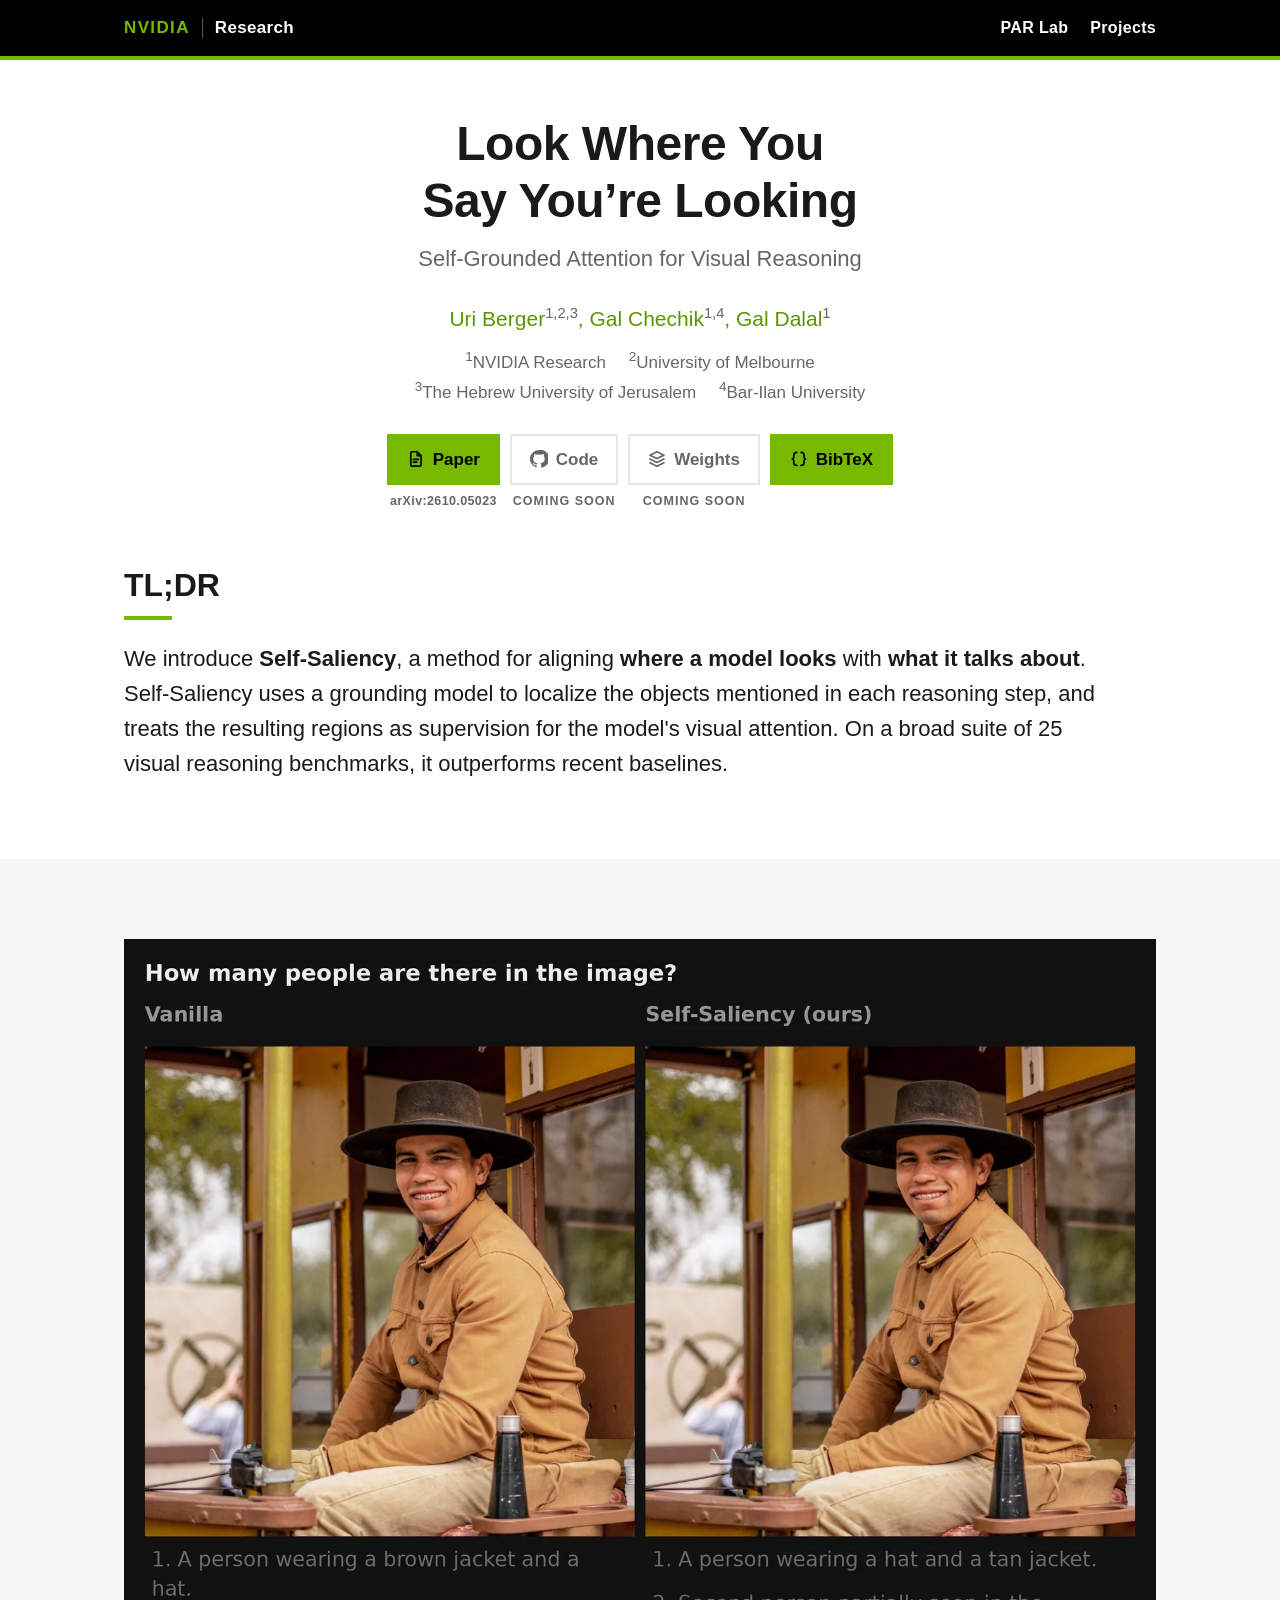
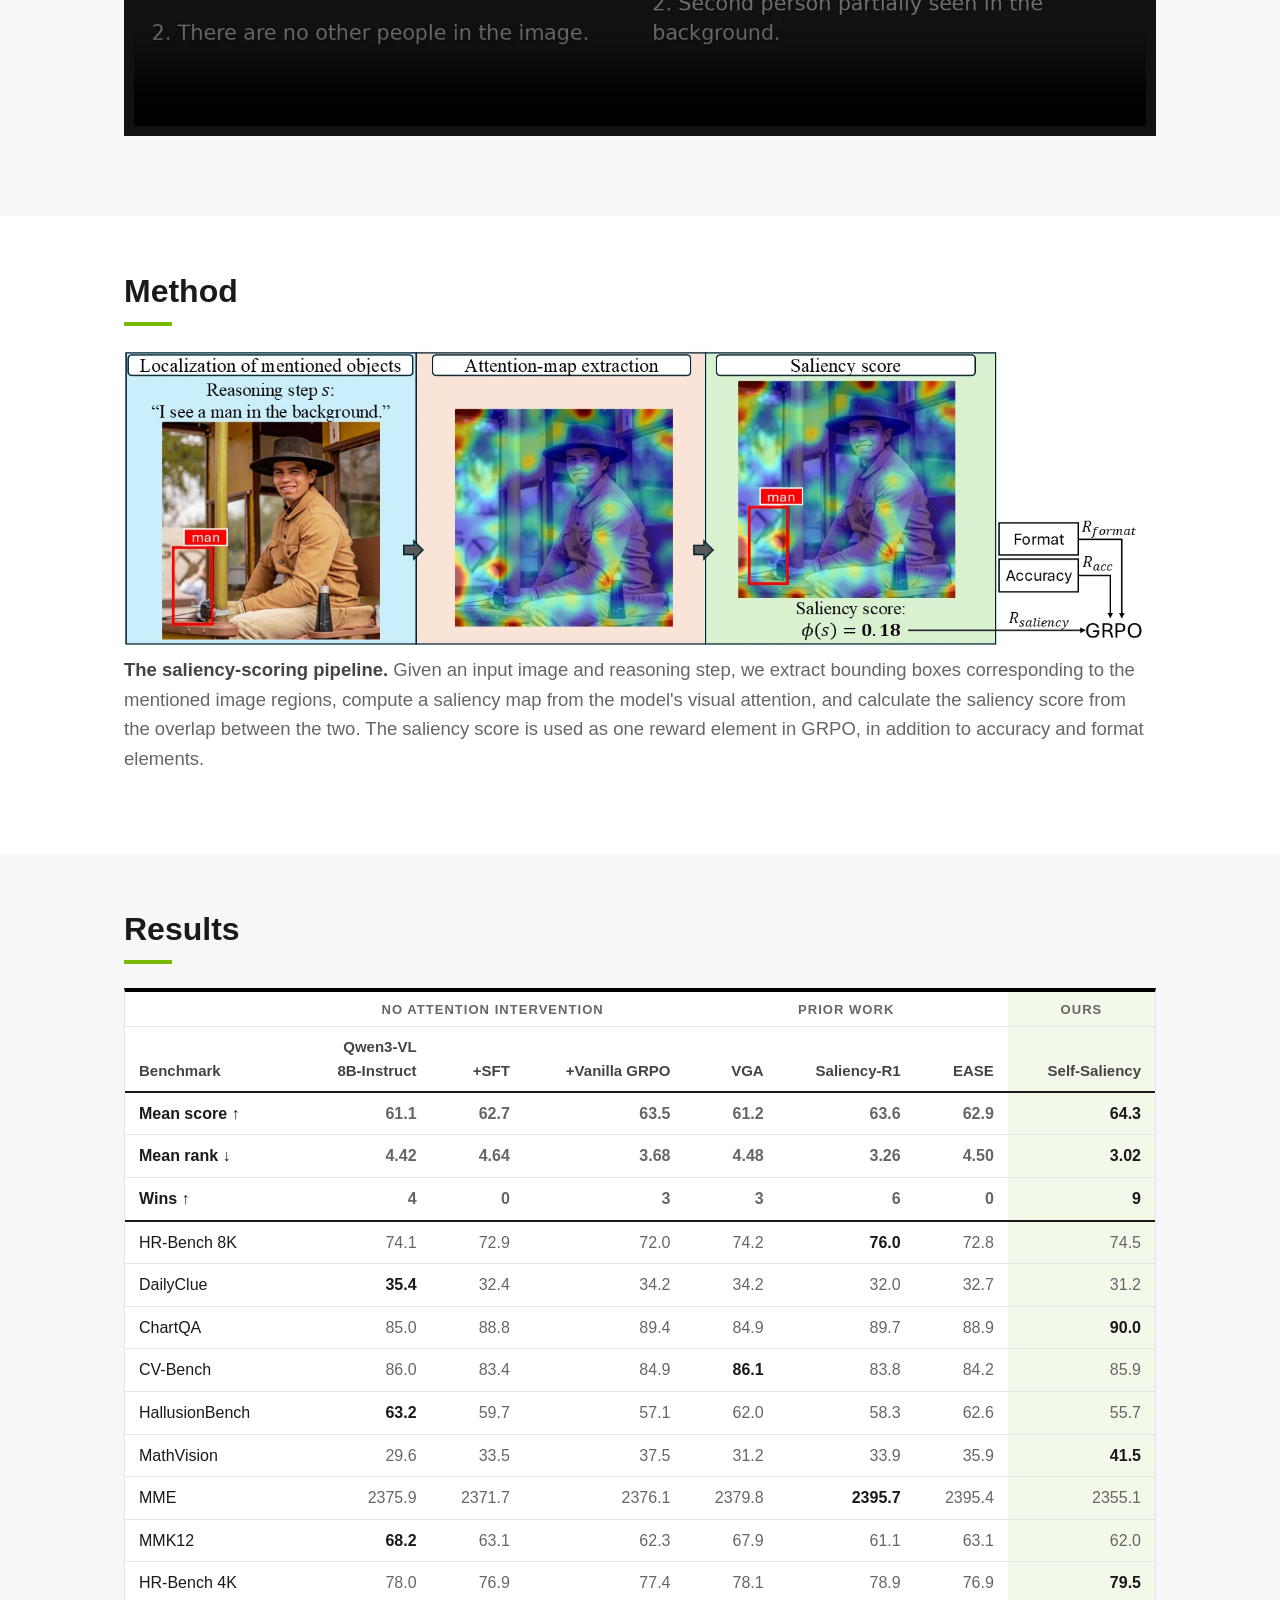
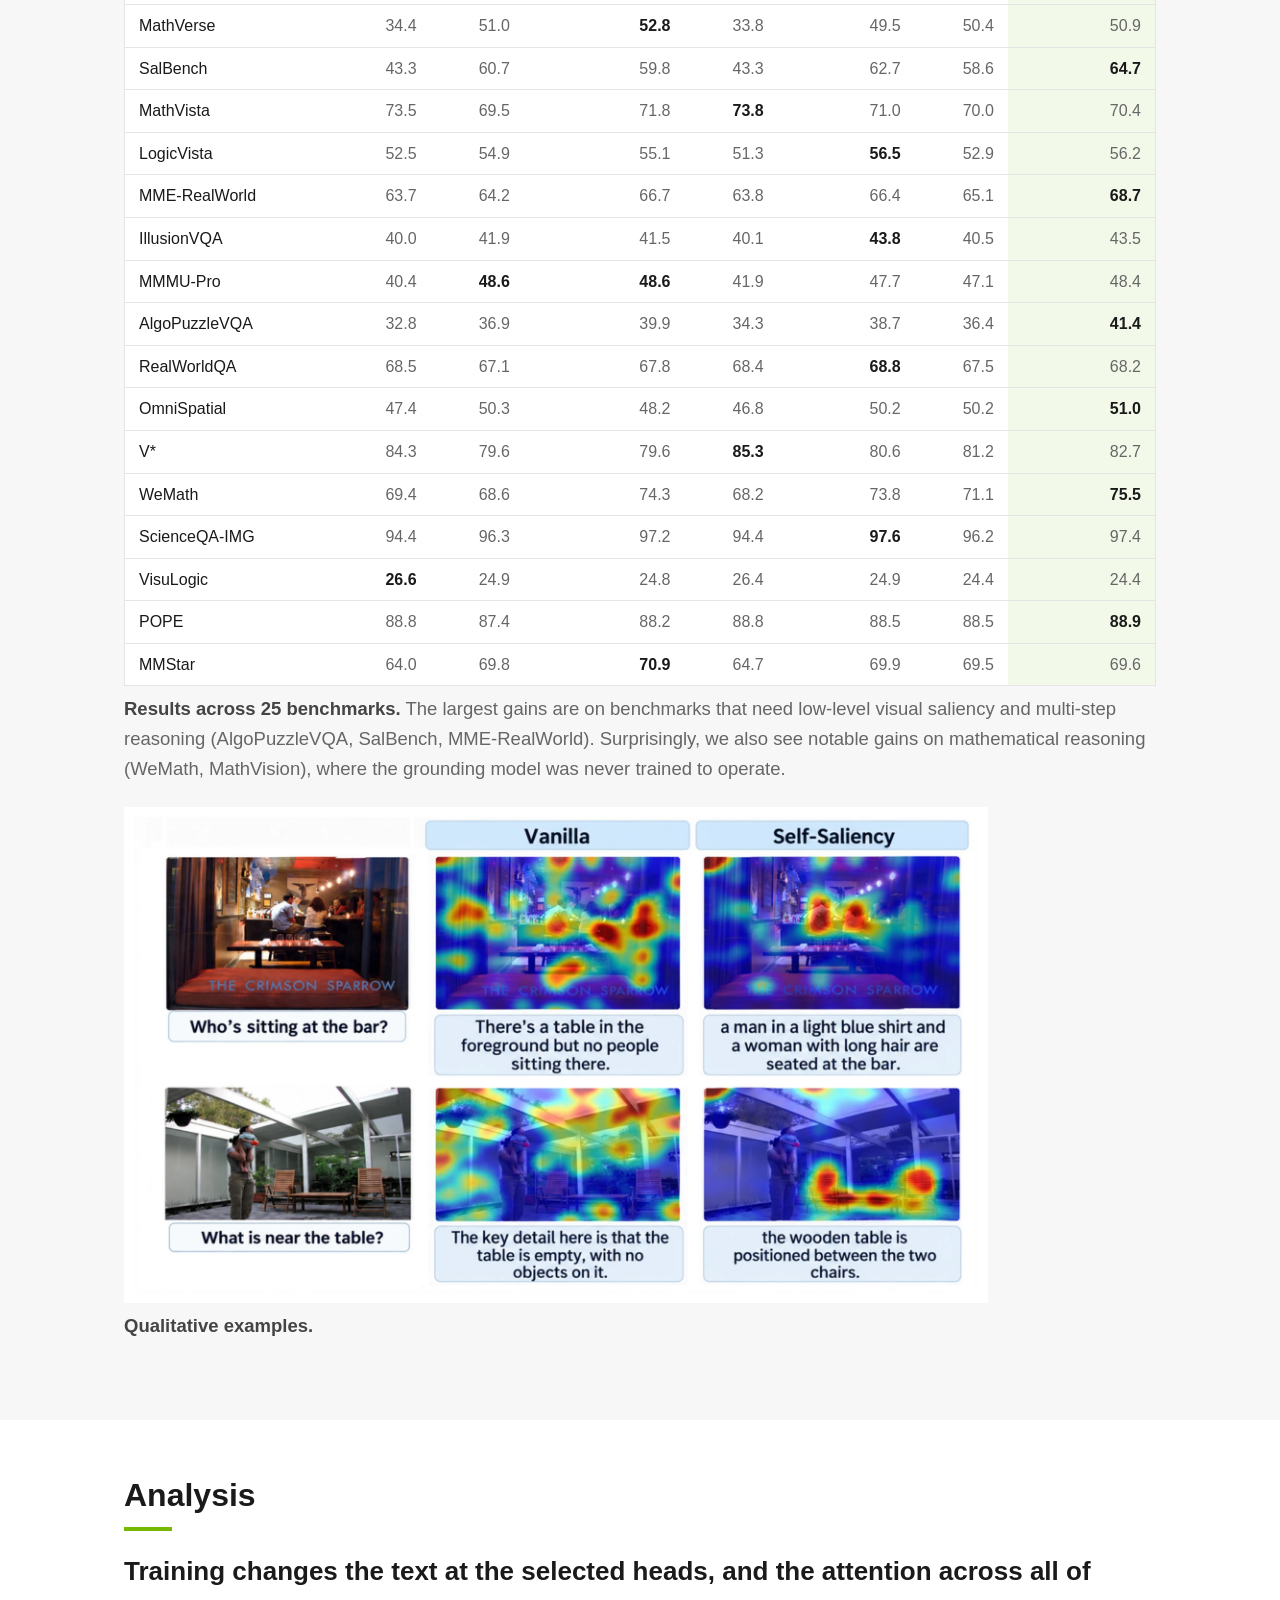
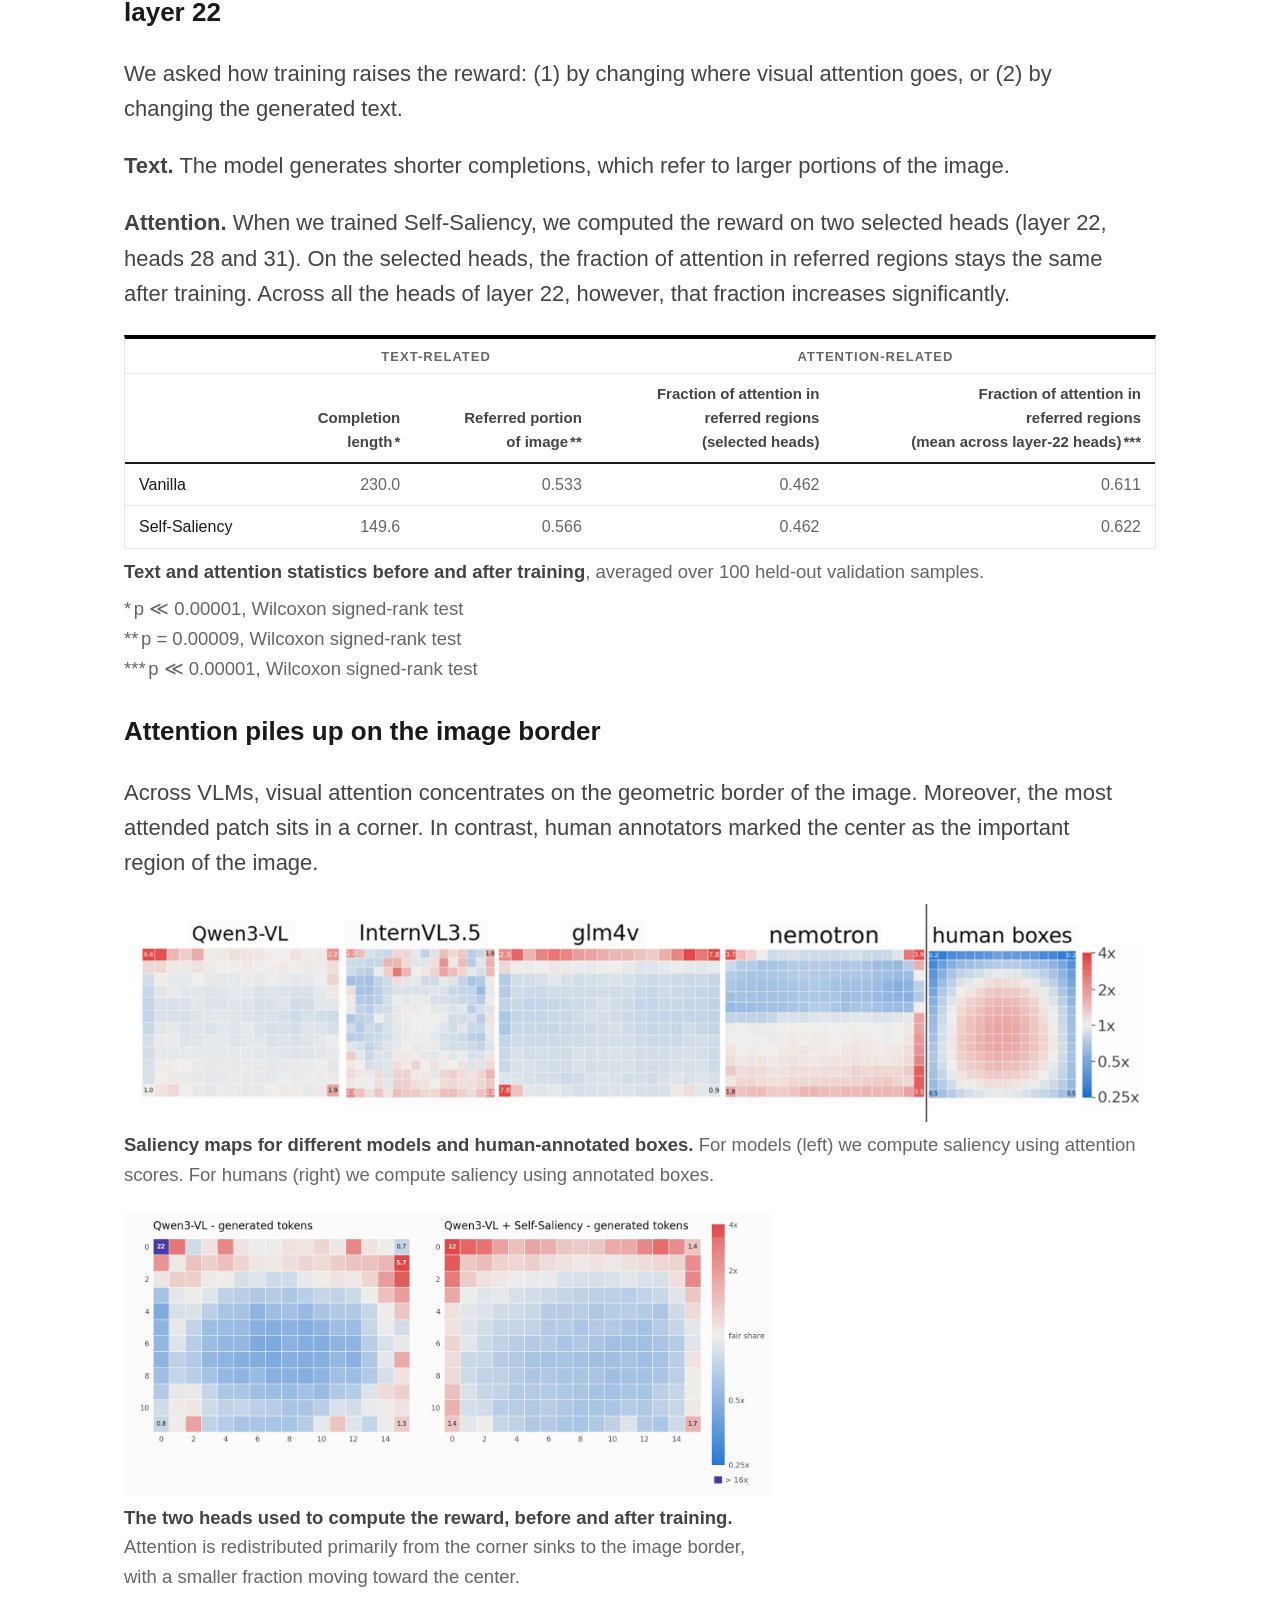
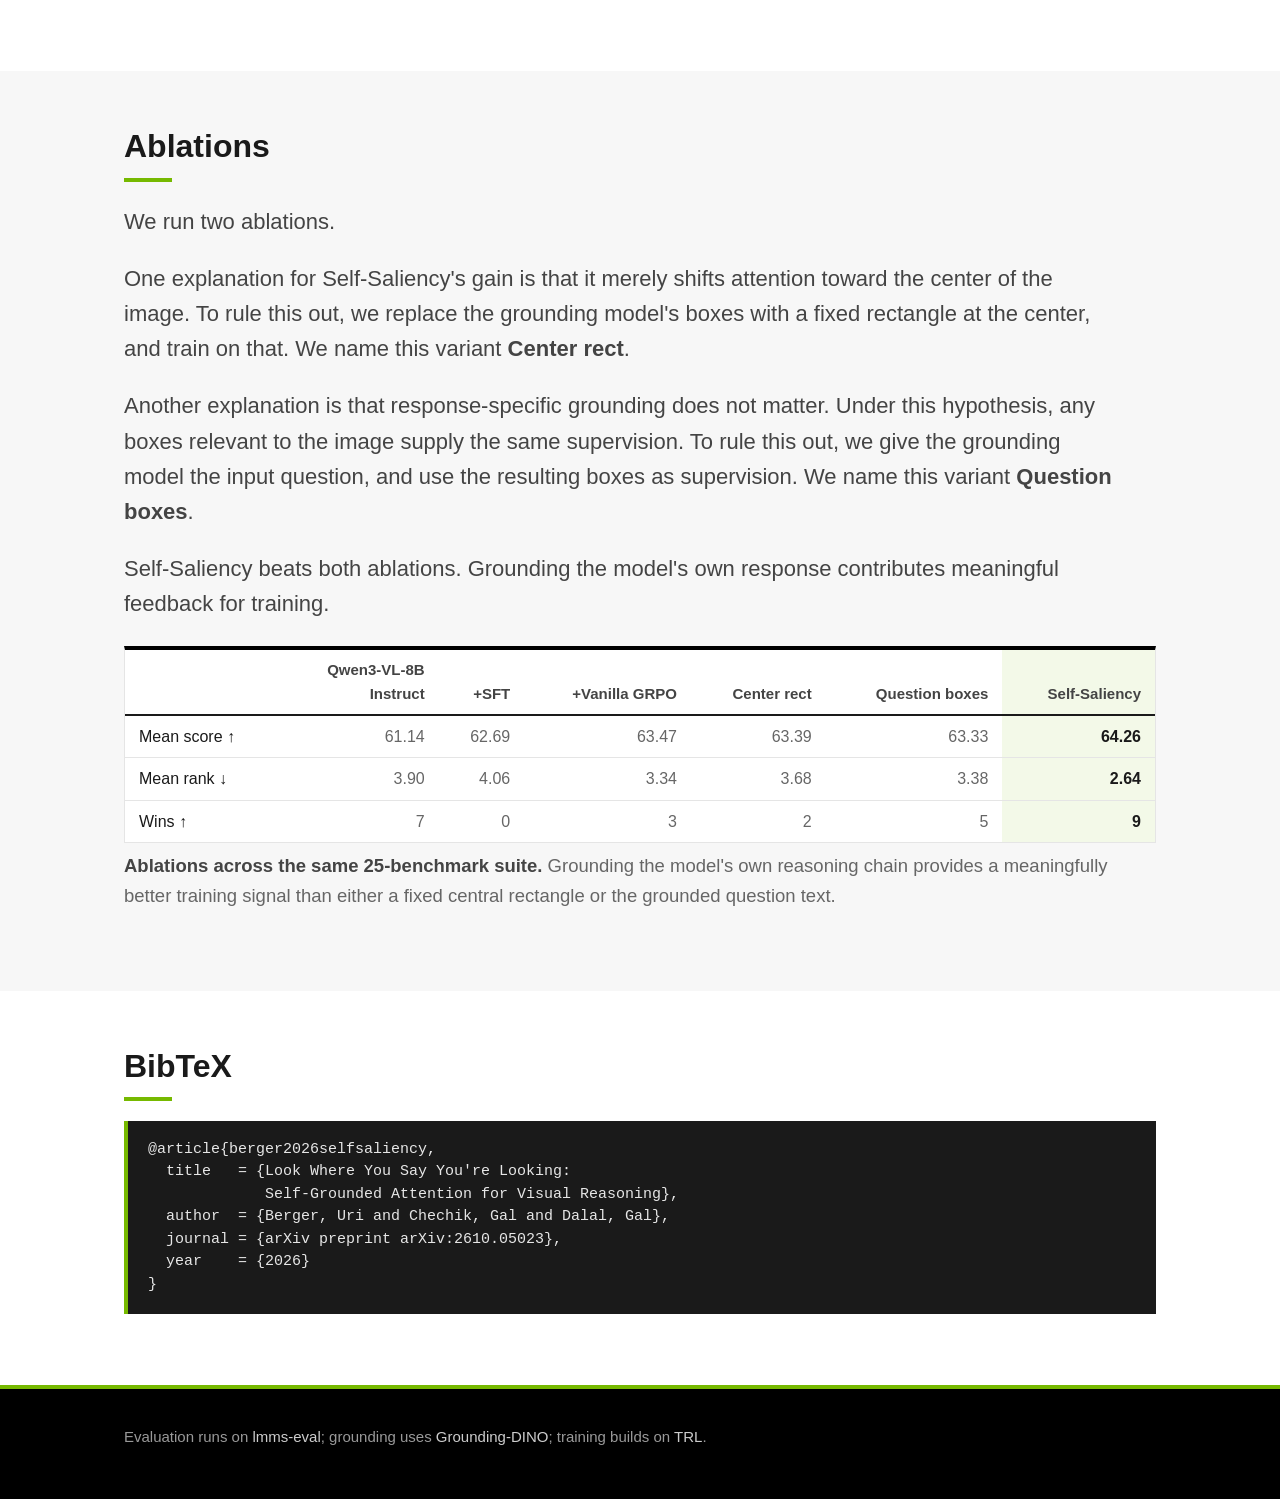
==== commit cd0f40cd: "larger body copy, larger Figure 5, three wording fixes Section copy 19 -> 22px and captions 16 -> 18" ====
--- a/index.html
+++ b/index.html
@@ -124,7 +124,9 @@
         <b>The saliency-scoring pipeline.</b> Given an input image and reasoning
         step, we extract bounding boxes corresponding to the mentioned image
         regions, compute a saliency map from the model's visual attention, and
-        calculate the saliency score from the overlap between the two.
+        calculate the saliency score from the overlap between the two. The
+        saliency score is used as one reward element in GRPO, in addition to
+        accuracy and format elements.
       </figcaption>
     </figure>
   </div>
@@ -227,8 +229,9 @@
       larger portions of the image.
     </p>
     <p>
-      <b>Attention.</b> We compute the reward on two selected heads (layer 22,
-      heads 28 and 31). On the selected heads, the fraction of attention in
+      <b>Attention.</b> When we trained Self-Saliency, we computed the reward on
+      two selected heads (layer 22, heads 28 and 31). On the selected heads, the
+      fraction of attention in
       referred regions stays the same after training. Across all the heads of
       layer 22, however, that fraction increases significantly.
     </p>
@@ -284,17 +287,13 @@
       </figcaption>
     </figure>
 
-    <figure class="nv-figure nv-figure--half">
+    <figure class="nv-figure nv-figure--mid">
       <img src="static/images/fig5.webp" width="1600" height="694" loading="lazy"
            alt="Two patch-grid heatmaps of the two heads used to compute the reward, before and after training. Before training the top-left corner is violet, the colour reserved for patches above 16 times a fair share. After training the same corner is red, inside the scale, and the attention is spread along the border and toward the center.">
       <figcaption>
         <b>The two heads used to compute the reward, before and after
         training.</b> Attention is redistributed primarily from the corner sinks
         to the image border, with a smaller fraction moving toward the center.
-        The top-left patch falls from 22&times; a fair share to 12&times;; violet
-        marks a patch past 16&times;, where the colour ramp stops separating
-        values. Measured over the generated tokens on 1,800 pictures, area
-        weighted onto the modal 12&times;16 patch grid.
       </figcaption>
     </figure>
   </div>
--- a/static/css/index.css
+++ b/static/css/index.css
@@ -23,8 +23,8 @@
 .nv-topnav         { font-size: 16px; }
 .nv-btn            { font-size: 17px; }
 .nv-section h2     { font-size: 32px; }
-.nv-section h3     { font-size: 23px; }
-.nv-figure figcaption { font-size: 16px; }
+.nv-section h3     { font-size: 26px; }
+.nv-figure figcaption { font-size: 18.5px; }
 .nv-bibtex         { font-size: 15px; }
 .nv-footer         { font-size: 15px; }
 
@@ -132,8 +132,8 @@
 /* ---------- TL;DR ---------- */
 
 .nv-tldr p {
-  font-size: 24px;
-  line-height: 1.6;
+  font-size: 27px;
+  line-height: 1.58;
   color: var(--nv-ink);
   max-width: 60ch;
 }
@@ -141,7 +141,10 @@
 
 /* ---------- sections ---------- */
 
-.nv-section p { max-width: var(--measure); }
+/* Section copy and captions both go up ~1.15x, keeping the gap between them: 22/18.5
+   is the 19/16 they were. h3 and the TL;DR move with them, since both sizes exist to
+   sit a fixed step above body copy -- raise the body alone and h3 lands on top of it. */
+.nv-section p { max-width: var(--measure); font-size: 22px; }
 .nv-section h3 { font-weight: 700; }
 .nv-section h3:first-of-type { margin-top: 0; }
 
@@ -154,7 +157,7 @@
 
 .nv-figure figcaption b { color: var(--nv-ink-2); font-weight: 700; }
 .nv-figure--narrow { max-width: 54rem; }
-.nv-figure--half   { max-width: 27rem; }
+.nv-figure--mid    { max-width: 40.5rem; }   /* 1.5x the half-width it replaced */
 
 /* the significance key under a caption: same size and colour, its own block */
 .nv-footnotes {
@@ -236,6 +239,6 @@
 
 @media (max-width: 640px) {
   .nv-paper-head { padding-top: 36px; }
-  .nv-tldr p { font-size: 21px; }
+  .nv-tldr p { font-size: 24px; }
   th, td { padding: 7px 10px; }
 }
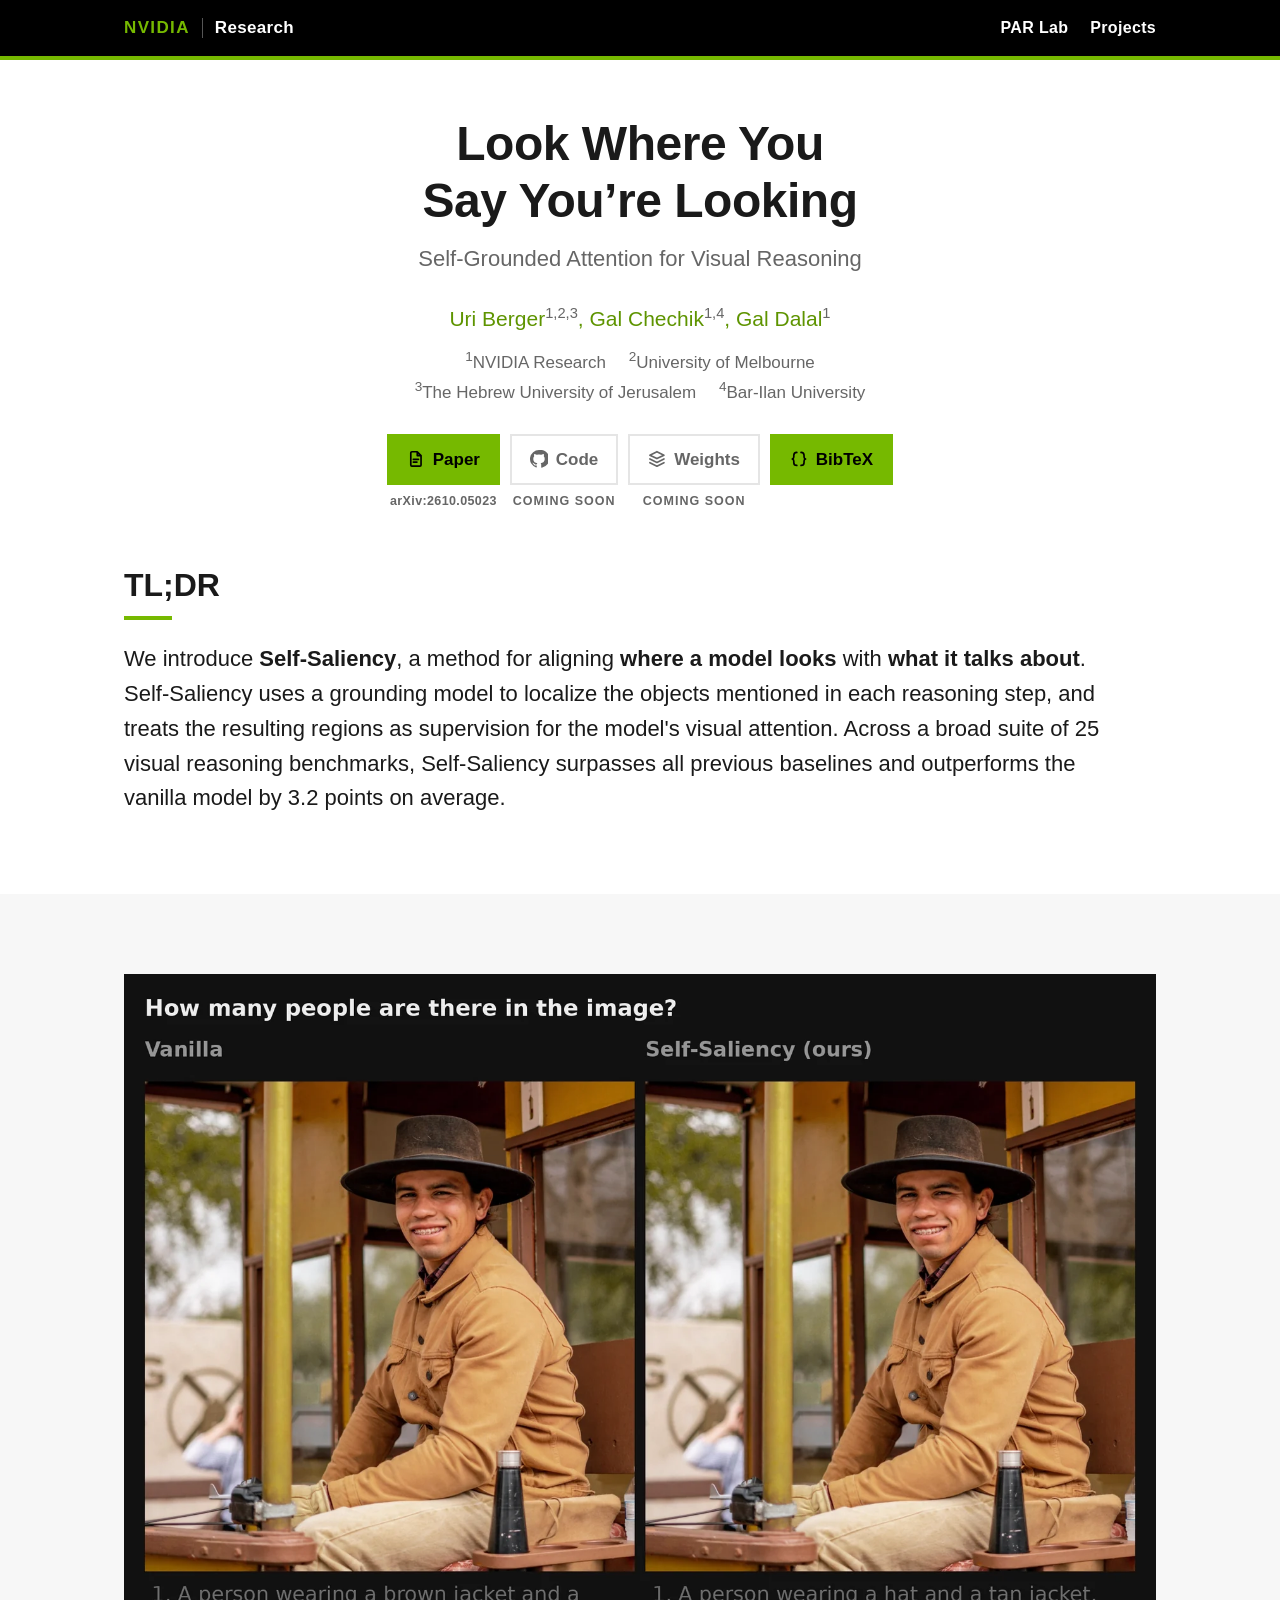
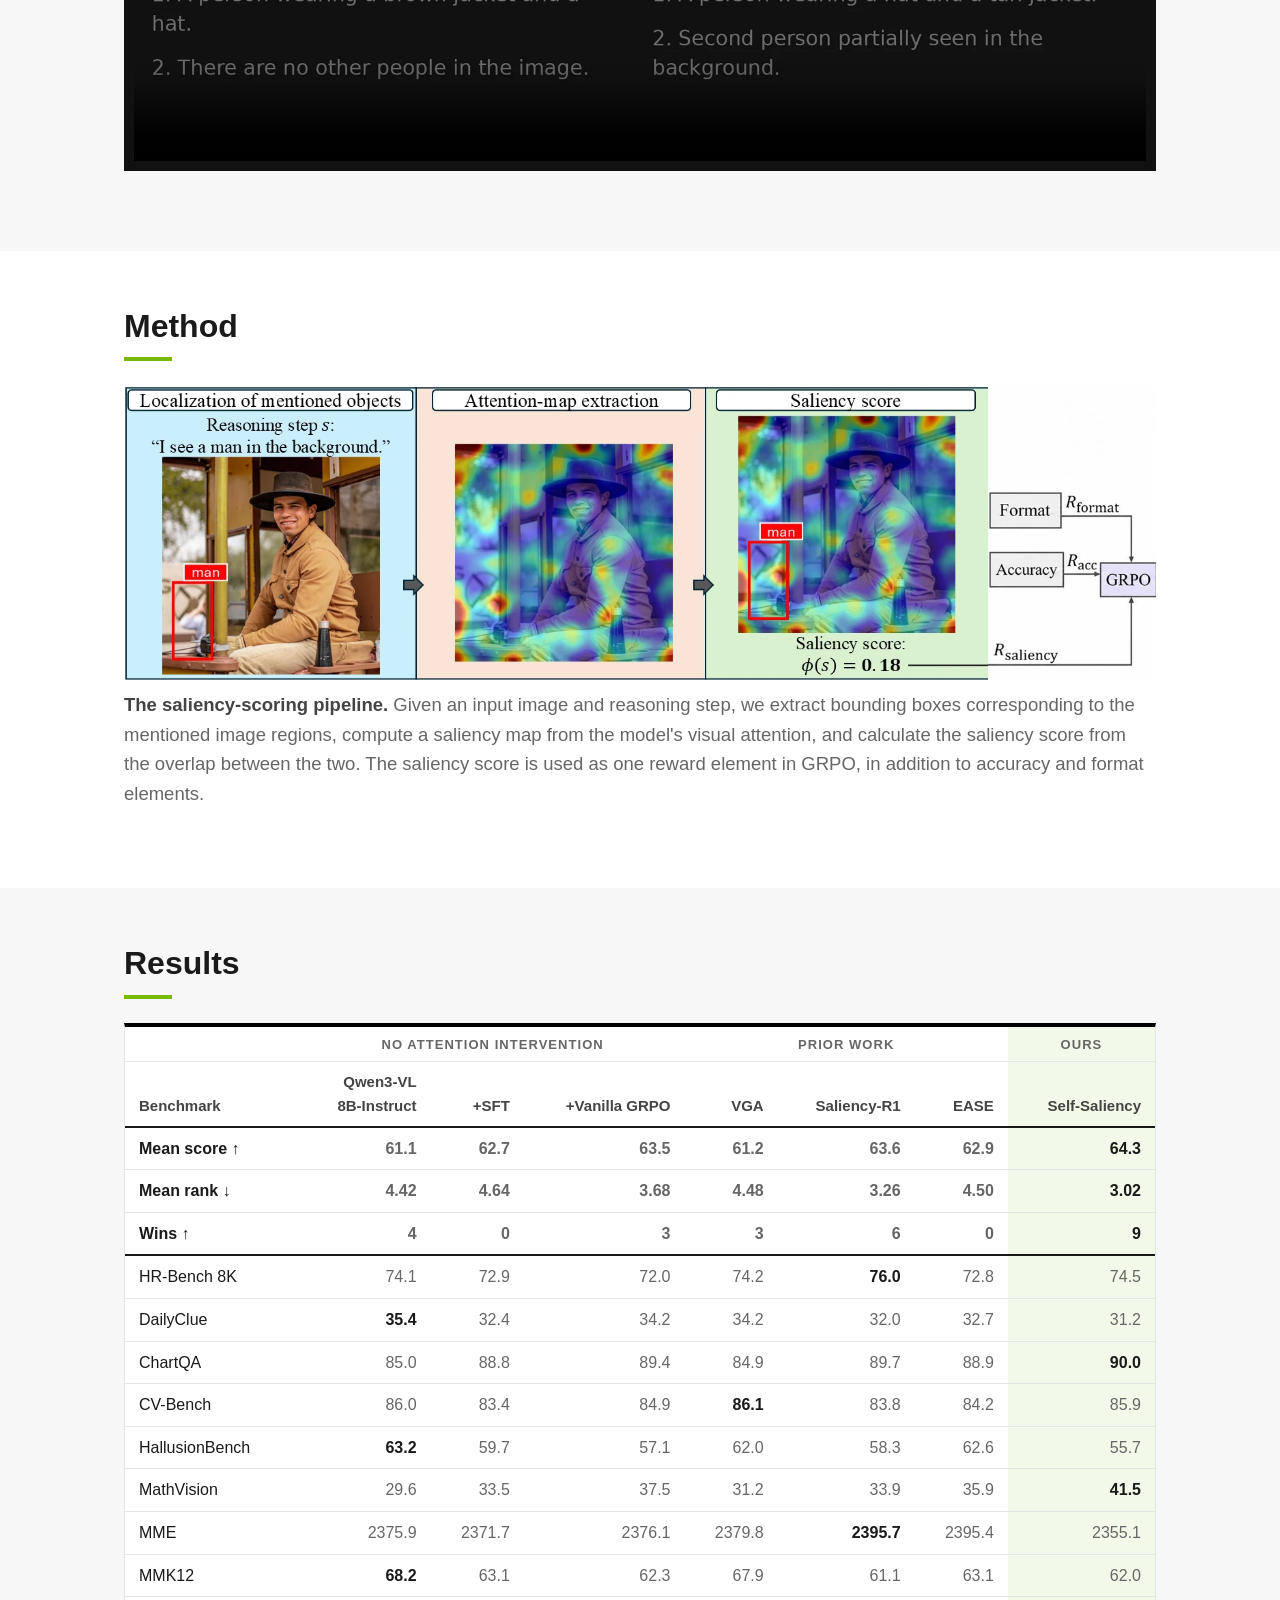
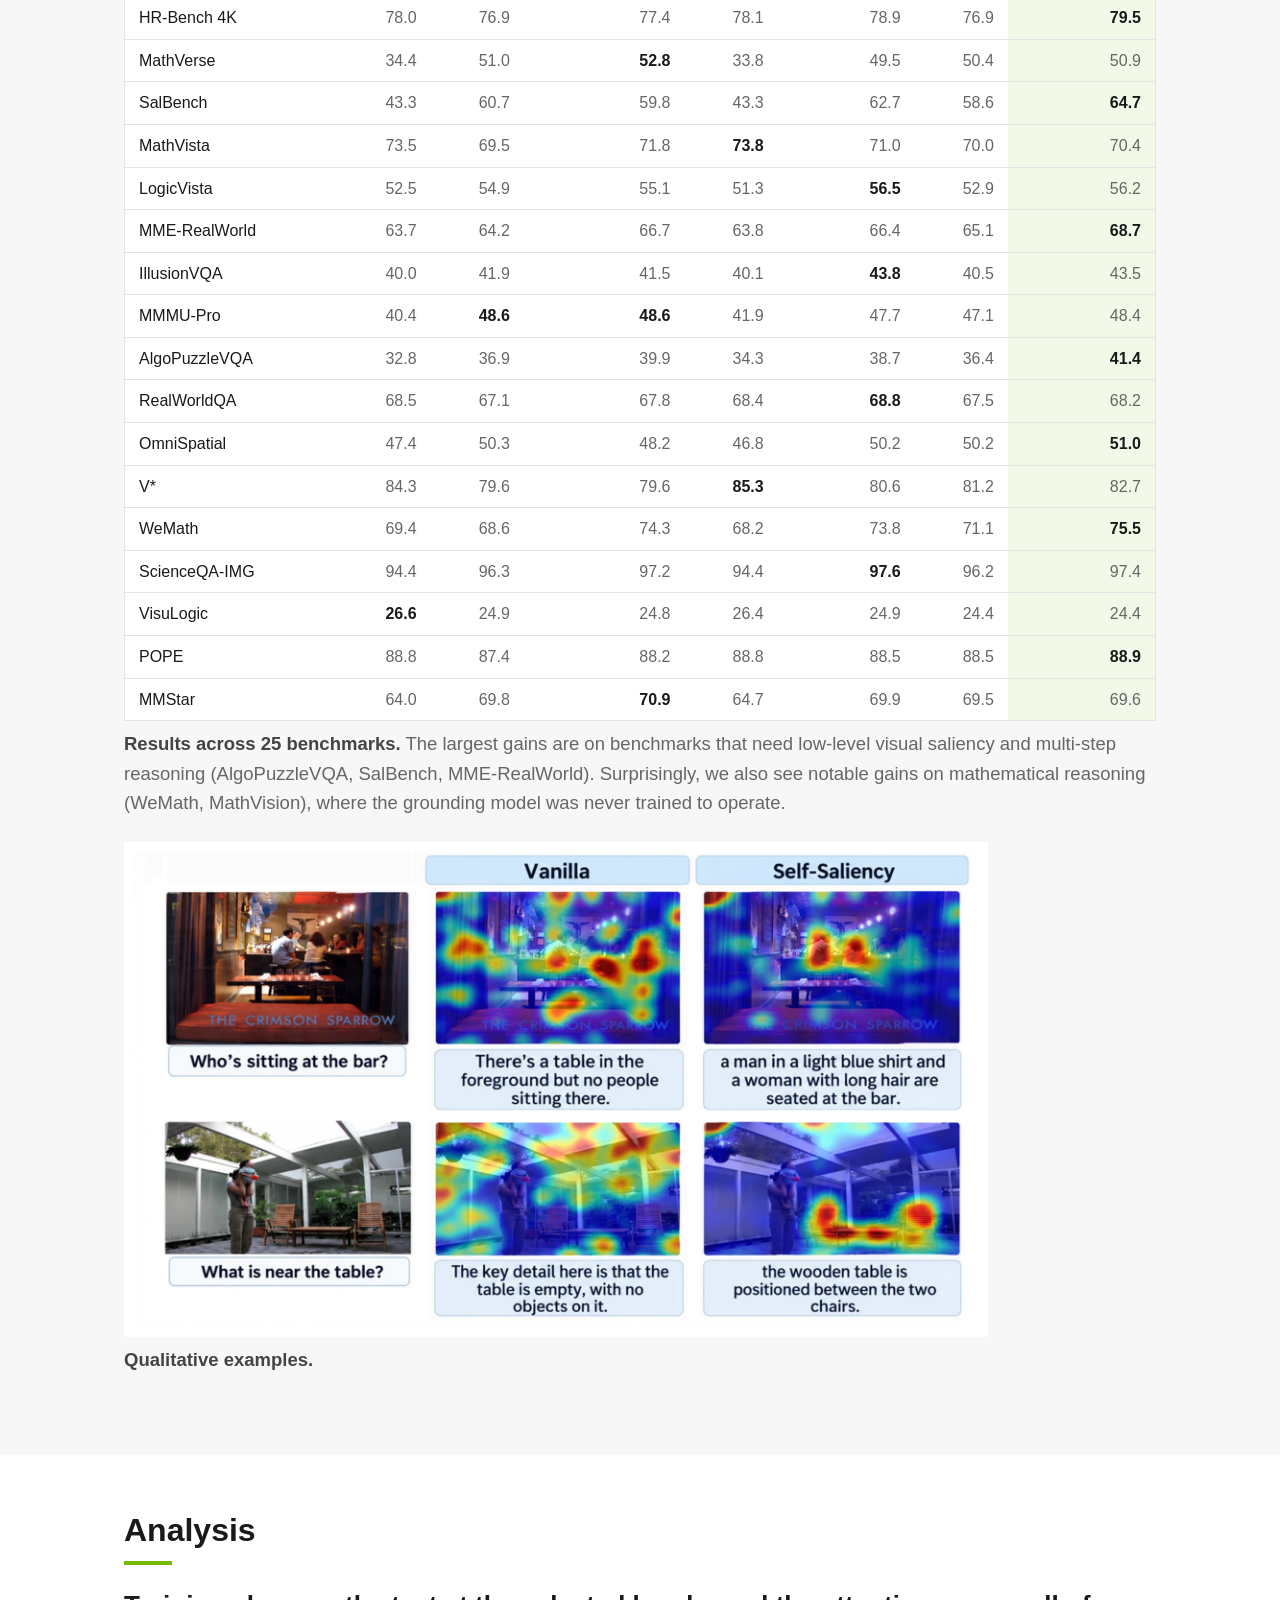
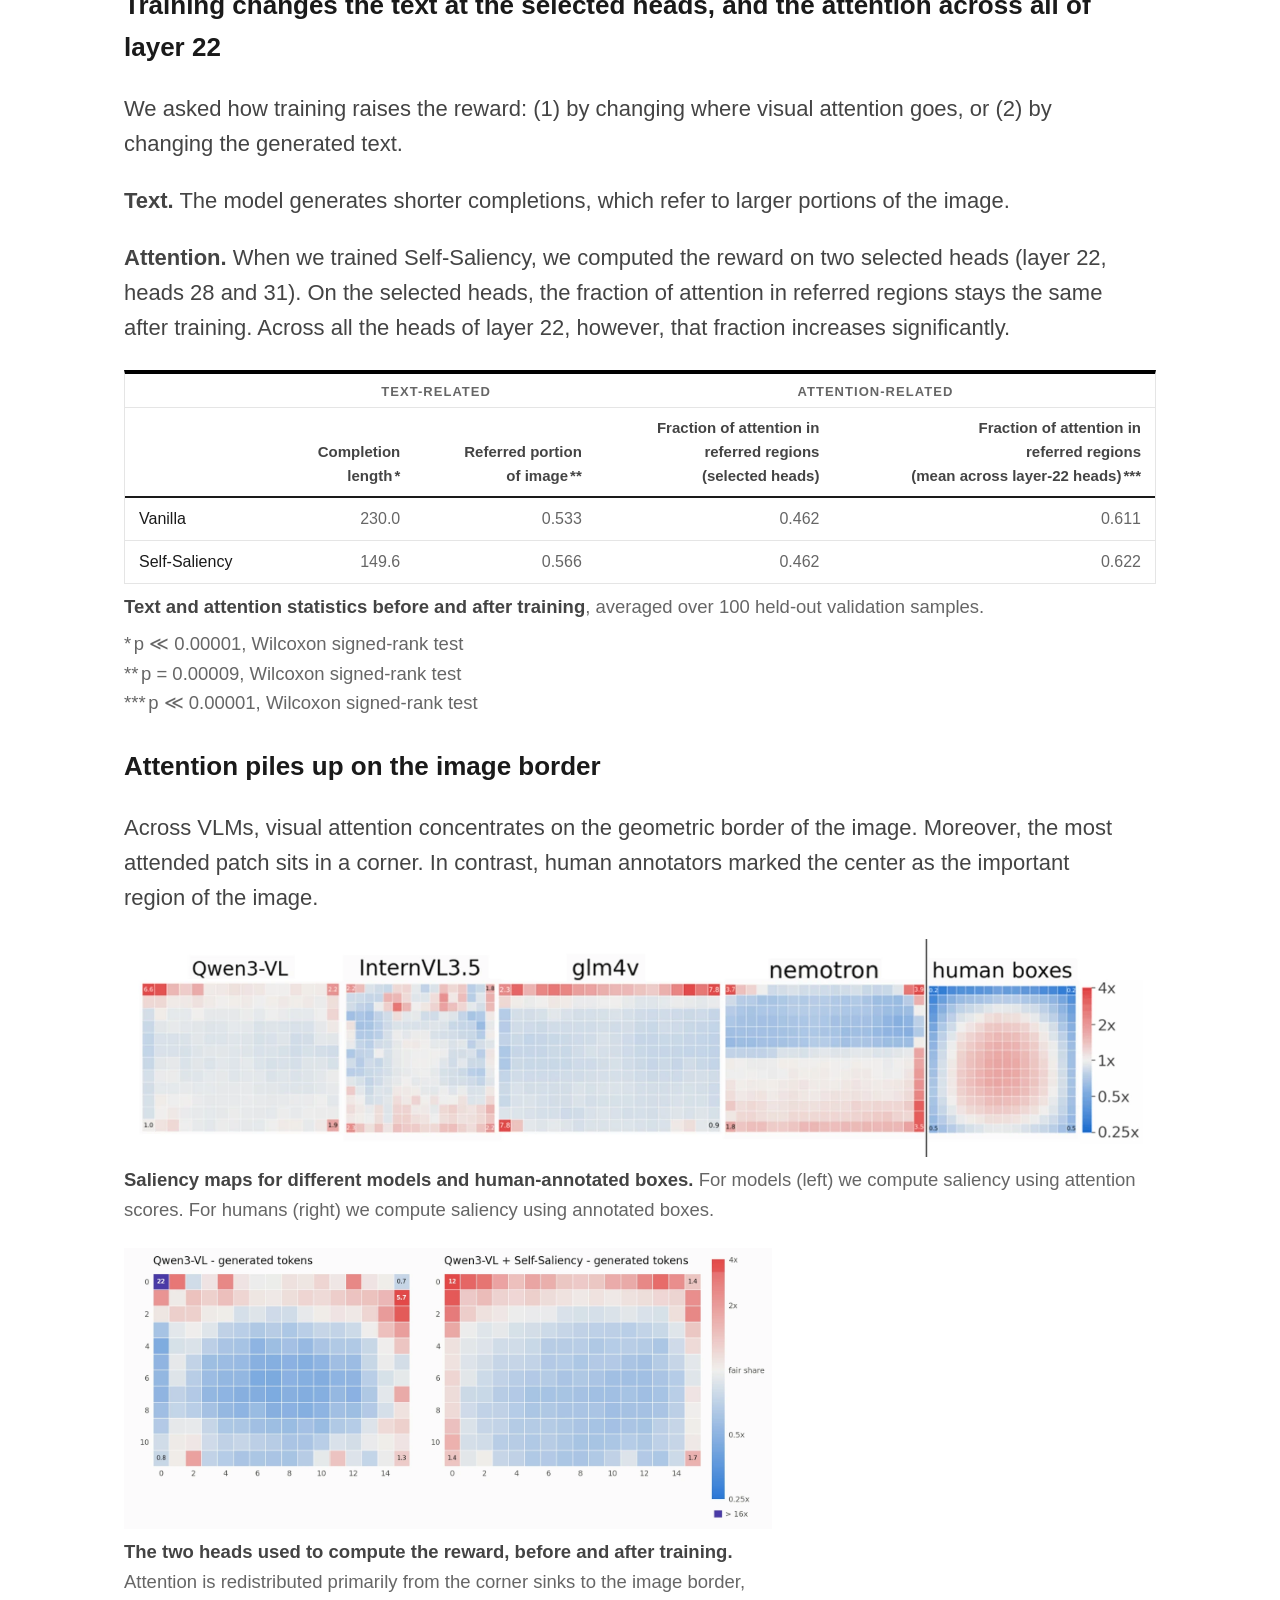
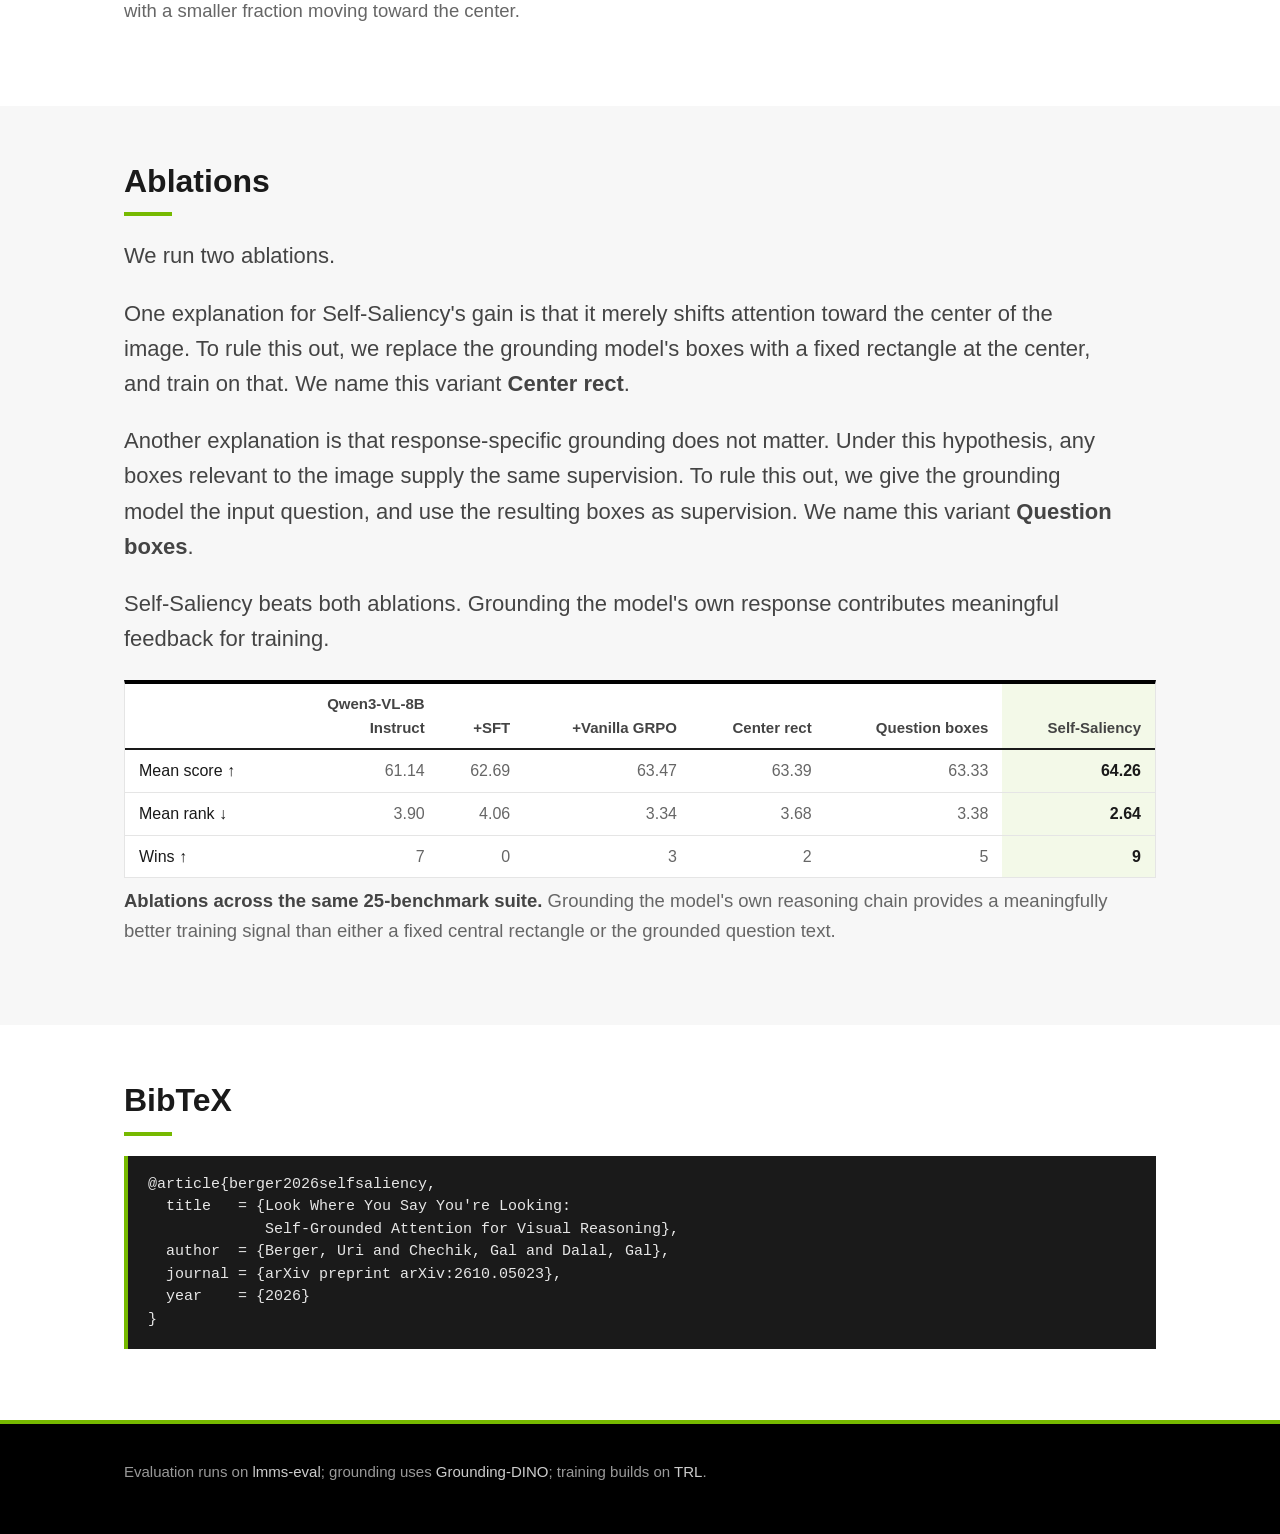
==== commit f92e99de: "TL;DR gets the margin, and the refreshed pipeline figure The closing sentence now names the gap rath" ====
--- a/index.html
+++ b/index.html
@@ -90,9 +90,10 @@
       We introduce <b>Self-Saliency</b>, a method for aligning <b>where a model
       looks</b> with <b>what it talks about</b>. Self-Saliency uses a grounding
       model to localize the objects mentioned in each reasoning step, and treats
-      the resulting regions as supervision for the model's visual attention. On
-      a broad suite of 25 visual reasoning benchmarks, it outperforms recent
-      baselines.
+      the resulting regions as supervision for the model's visual attention.
+      Across a broad suite of 25 visual reasoning benchmarks, Self-Saliency
+      surpasses all previous baselines and outperforms the vanilla model by 3.2
+      points on average.
     </p>
   </div>
 </section>
